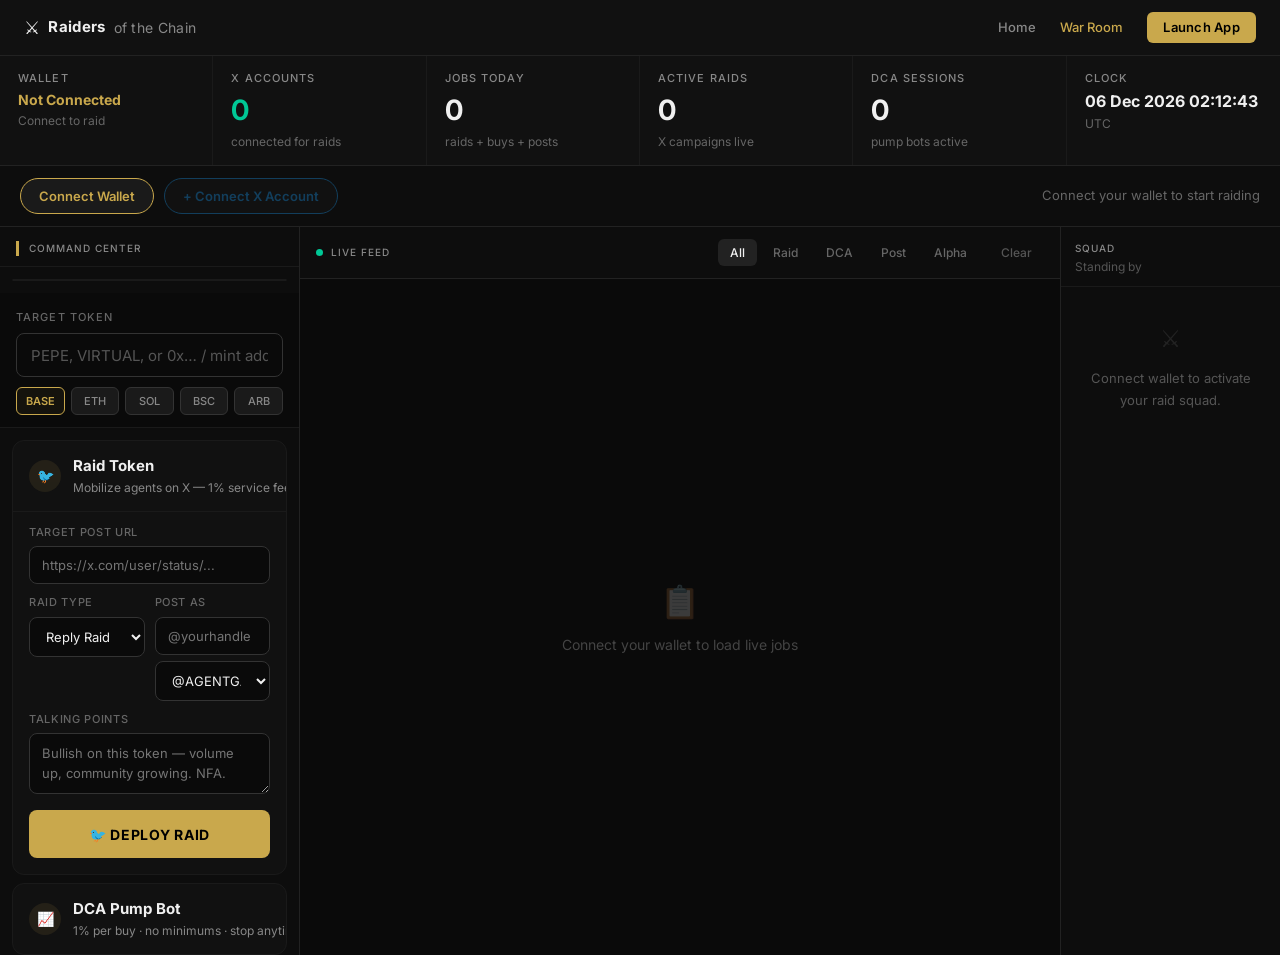
==== dashboard.html @ 89f08d8e "redesign: full dark command center UI — Inter font, flat dark palette, professional layout Co-Author" ====
<!DOCTYPE html>
<html lang="en">
<head>
  <meta charset="UTF-8">
  <meta name="viewport" content="width=device-width, initial-scale=1.0">
  <title>War Room — Raiders of the Chain</title>
  <link rel="preconnect" href="https://fonts.googleapis.com">
  <link rel="preconnect" href="https://fonts.gstatic.com" crossorigin>
  <link href="https://fonts.googleapis.com/css2?family=Inter:wght@400;500;600;700;800&display=swap" rel="stylesheet">
  <link rel="stylesheet" href="style.css">
  <link rel="icon" href="data:image/svg+xml,<svg xmlns='http://www.w3.org/2000/svg' viewBox='0 0 32 32'><rect width='32' height='32' rx='4' fill='%23FF4D00'/><text x='16' y='22' text-anchor='middle' font-family='monospace' font-weight='900' font-size='16' fill='%23000'>⚔</text></svg>">
  <style>
    *, *::before, *::after { box-sizing: border-box; }

    /* ── WAR ROOM SHELL ── */
    .wr-shell {
      display: grid;
      grid-template-columns: 300px 1fr 220px;
      grid-template-rows: auto auto 1fr;
      min-height: calc(100vh - 56px);
      background: #0a0a0a;
    }

    /* ── STATS BAR ── */
    .wr-statsbar {
      grid-column: 1 / -1;
      display: grid;
      grid-template-columns: repeat(6, 1fr);
      gap: 0;
      background: #111;
      border-bottom: 1px solid #222;
    }
    .wr-stat {
      padding: 14px 18px;
      display: flex; flex-direction: column; gap: 2px;
      border-right: 1px solid #1a1a1a;
    }
    .wr-stat:last-child { border-right: none; }
    .wr-stat-label {
      font-family: 'Inter', system-ui, sans-serif;
      font-size: 11px; font-weight: 500;
      color: #888; text-transform: uppercase;
      letter-spacing: 0.1em;
    }
    .wr-stat-val {
      font-family: 'Inter', system-ui, sans-serif;
      font-size: 28px; font-weight: 700;
      color: #f0f0f0;
    }
    .wr-stat-val.green { color: #00c896; }
    .wr-stat-val.red   { color: #ff4444; }
    .wr-stat-sub {
      font-family: 'Inter', system-ui, sans-serif;
      font-size: 12px; color: #666;
    }

    /* ── WALLET CONNECT BAR ── */
    .wallet-bar {
      grid-column: 1 / -1;
      display: flex; align-items: center; justify-content: space-between;
      padding: 12px 20px;
      background: #0d0d0d;
      border-bottom: 1px solid #222;
      flex-wrap: wrap; gap: 8px;
    }
    .wallet-bar-left { display: flex; align-items: center; gap: 10px; flex-wrap: wrap; }
    .wallet-addr {
      font-family: 'Inter', system-ui, sans-serif; font-size: 13px;
      color: #c9a84c; background: rgba(201,168,76,.08);
      border: 1px solid rgba(201,168,76,.2); border-radius: 20px;
      padding: 6px 14px;
    }
    .x-account-pill {
      display: inline-flex; align-items: center; gap: 6px;
      font-family: 'Inter', system-ui, sans-serif; font-size: 13px;
      background: rgba(29,155,240,.08); border: 1px solid rgba(29,155,240,.25);
      color: #1d9bf0; border-radius: 20px; padding: 6px 14px;
      cursor: pointer; transition: background .15s;
    }
    .x-account-pill:hover { background: rgba(29,155,240,.15); }
    .x-account-pill .remove-x { color: #ff4444; margin-left: 4px; font-size: 12px; }
    .btn-connect-wallet {
      font-family: 'Inter', system-ui, sans-serif; font-size: 13px; font-weight: 600;
      background: #1a1a1a; color: #c9a84c;
      border: 1px solid #c9a84c; border-radius: 20px;
      padding: 8px 18px; cursor: pointer;
      transition: all .15s; min-height: 36px;
    }
    .btn-connect-wallet:hover { background: rgba(201,168,76,.1); }
    .btn-connect-wallet.connected {
      background: rgba(0,200,150,.08); color: #00c896;
      border: 1px solid rgba(0,200,150,.3);
    }
    .btn-connect-x {
      font-family: 'Inter', system-ui, sans-serif; font-size: 13px; font-weight: 600;
      background: #1a1a1a; color: #1d9bf0;
      border: 1px solid #1d9bf0; border-radius: 20px;
      padding: 8px 18px; cursor: pointer;
      transition: all .15s; min-height: 36px;
    }
    .btn-connect-x:hover { background: rgba(29,155,240,.1); }
    .btn-connect-x:disabled { opacity: .35; cursor: not-allowed; }

    /* ── LEFT: COMMAND PANEL ── */
    .cmd-panel {
      background: #0d0d0d;
      border-right: 1px solid #222;
      overflow-y: auto;
      height: calc(100vh - 56px - 64px - 52px);
      display: flex; flex-direction: column;
    }
    .cmd-panel::-webkit-scrollbar { width: 3px; }
    .cmd-panel::-webkit-scrollbar-thumb { background: #333; border-radius: 2px; }

    .cmd-target {
      padding: 16px 16px 12px;
      border-bottom: 1px solid #1a1a1a;
      background: #0a0a0a;
    }
    .cmd-target-label {
      font-family: 'Inter', system-ui, sans-serif;
      font-size: 11px; font-weight: 500;
      color: #666; text-transform: uppercase;
      letter-spacing: 0.1em; margin-bottom: 8px;
    }
    .cmd-target-input {
      width: 100%; background: #0a0a0a;
      border: 1px solid #333; border-radius: 8px;
      padding: 10px 14px; height: 44px;
      font-family: 'Inter', system-ui, sans-serif;
      font-size: 15px; color: #f0f0f0; outline: none;
      transition: border-color .15s, box-shadow .15s;
    }
    .cmd-target-input:focus { border-color: #c9a84c; box-shadow: 0 0 0 2px rgba(201,168,76,.12); }
    .cmd-target-input::placeholder { color: #555; }
    .cmd-chain-row { display: flex; gap: 6px; margin-top: 10px; }
    .cmd-chain-btn {
      flex: 1; padding: 6px 4px; height: 28px;
      font-family: 'Inter', system-ui, sans-serif; font-size: 11px; font-weight: 500;
      text-transform: uppercase;
      background: #1a1a1a; border: 1px solid #333;
      color: #888; border-radius: 6px; cursor: pointer; transition: all .15s;
    }
    .cmd-chain-btn:hover { color: #f0f0f0; border-color: #444; }
    .cmd-chain-btn.active { border-color: #c9a84c; color: #c9a84c; background: rgba(201,168,76,.06); font-weight: 600; }

    /* ── ALPHA SCANNER PANEL ── */
    .alpha-panel {
      margin: 12px;
      background: #111;
      border: 1px solid #1a1a1a;
      border-radius: 12px;
      overflow: hidden;
    }
    .alpha-head {
      display: flex; align-items: center; justify-content: space-between;
      padding: 10px 14px;
      background: #0d0d0d;
      border-bottom: 1px solid #1a1a1a;
    }
    .alpha-title {
      font-family: 'Inter', system-ui, sans-serif;
      font-size: 13px; font-weight: 600; color: #f0f0f0;
      text-transform: uppercase; letter-spacing: 0.04em;
    }
    .alpha-scan-btn {
      font-family: 'Inter', system-ui, sans-serif; font-size: 12px; font-weight: 600;
      background: rgba(201,168,76,.08); color: #c9a84c;
      border: 1px solid rgba(201,168,76,.2); border-radius: 6px;
      padding: 6px 14px; cursor: pointer; transition: all .15s;
    }
    .alpha-scan-btn:hover { background: rgba(201,168,76,.15); }
    .alpha-results { padding: 6px 8px; max-height: 180px; overflow-y: auto; }
    .alpha-token-row {
      display: flex; align-items: center; justify-content: space-between;
      padding: 6px 8px; border-radius: 6px; cursor: pointer;
      transition: background .1s;
    }
    .alpha-token-row:hover { background: rgba(255,255,255,.03); }
    .alpha-token-sym { font-family: 'Inter', system-ui, sans-serif; font-size: 13px; color: #f0f0f0; font-weight: 600; }
    .alpha-token-meta { font-family: 'Inter', system-ui, sans-serif; font-size: 12px; color: #666; }
    .alpha-token-change { font-family: 'Inter', system-ui, sans-serif; font-size: 13px; font-weight: 600; }
    .alpha-token-change.pos { color: #00c896; }
    .alpha-token-change.neg { color: #ff4444; }
    .alpha-empty { font-family: 'Inter', system-ui, sans-serif; font-size: 12px; color: #555; padding: 12px 8px; text-align: center; }

    /* action cards */
    .cmd-actions { padding: 12px 12px 24px; display: flex; flex-direction: column; gap: 8px; }

    .action-card {
      background: #111; border: 1px solid #1a1a1a;
      border-radius: 12px; overflow: hidden; transition: border-color .15s;
    }
    .action-card:hover { border-color: #333; }

    .action-card-head {
      display: flex; align-items: center; justify-content: space-between;
      padding: 14px 16px; cursor: pointer; user-select: none;
    }
    .action-card-left { display: flex; align-items: center; gap: 12px; }
    .action-icon {
      width: 32px; height: 32px; border-radius: 50%;
      background: #1a1a1a;
      display: flex; align-items: center; justify-content: center;
      font-size: 14px; flex-shrink: 0;
    }
    .action-icon.raid   { background: rgba(201,168,76,.1); }
    .action-icon.buy    { background: rgba(0,200,150,.1); }
    .action-icon.thread { background: rgba(59,130,246,.1); }
    .action-icon.dca    { background: rgba(201,168,76,.1); }

    .action-name {
      font-family: 'Inter', system-ui, sans-serif;
      font-size: 15px; font-weight: 700; color: #f0f0f0;
    }
    .action-tagline {
      font-family: 'Inter', system-ui, sans-serif;
      font-size: 12px; color: #888; margin-top: 1px;
      white-space: nowrap; overflow: hidden; text-overflow: ellipsis;
    }

    .action-info-btn {
      width: 20px; height: 20px; border-radius: 50%;
      background: transparent; border: 1px solid #333;
      color: #666; font-family: 'Inter', system-ui, sans-serif;
      font-size: 11px; font-weight: 600; cursor: pointer; flex-shrink: 0;
      display: flex; align-items: center; justify-content: center;
      transition: all .15s; line-height: 1;
    }
    .action-info-btn:hover { border-color: #555; color: #aaa; }

    .action-info-box {
      display: none; padding: 10px 16px 14px;
      font-family: 'Inter', system-ui, sans-serif;
      font-size: 13px; color: #888; line-height: 1.6;
      border-top: 1px solid #1a1a1a; background: #0d0d0d;
    }
    .action-info-box.open { display: block; }

    .action-body {
      display: none; padding: 0 16px 16px;
      border-top: 1px solid #1a1a1a;
    }
    .action-body.open { display: block; }

    .deploy-btn {
      width: 100%; padding: 0; height: 48px;
      font-family: 'Inter', system-ui, sans-serif;
      font-size: 14px; font-weight: 700;
      text-transform: uppercase; letter-spacing: 0.05em;
      border: none; border-radius: 8px; cursor: pointer;
      display: flex; align-items: center; justify-content: center; gap: 8px;
      transition: all .15s; position: relative; overflow: hidden;
    }
    .deploy-btn:active { transform: scale(.98); }
    .deploy-btn:disabled { opacity: .4; cursor: not-allowed; }

    .deploy-btn.raid   { background: #c9a84c; color: #000; }
    .deploy-btn.raid:hover:not(:disabled)   { background: #d4b85c; }
    .deploy-btn.buy    { background: #c9a84c; color: #000; }
    .deploy-btn.buy:hover:not(:disabled)    { background: #d4b85c; }
    .deploy-btn.thread { background: #c9a84c; color: #000; }
    .deploy-btn.thread:hover:not(:disabled) { background: #d4b85c; }
    .deploy-btn.dca    { background: #c9a84c; color: #000; }
    .deploy-btn.dca:hover:not(:disabled)    { background: #d4b85c; }

    .ac-form { display: grid; gap: 10px; margin-top: 12px; }
    .ac-row  { display: grid; grid-template-columns: 1fr 1fr; gap: 10px; }
    .ac-field label {
      display: block;
      font-family: 'Inter', system-ui, sans-serif;
      font-size: 11px; font-weight: 500;
      color: #666; text-transform: uppercase;
      letter-spacing: 0.06em; margin-bottom: 6px;
    }
    .ac-field input, .ac-field select, .ac-field textarea {
      width: 100%; background: #0a0a0a; border: 1px solid #333;
      border-radius: 8px; padding: 10px 12px;
      font-family: 'Inter', system-ui, sans-serif;
      font-size: 13px; color: #f0f0f0; outline: none;
      transition: border-color .15s;
    }
    .ac-field input:focus, .ac-field select:focus, .ac-field textarea:focus { border-color: #c9a84c; }
    .ac-field select option { background: #111; color: #f0f0f0; }
    .ac-field textarea { resize: vertical; min-height: 56px; line-height: 1.5; }

    /* DCA sessions */
    .dca-sessions { margin-top: 8px; display: flex; flex-direction: column; gap: 4px; }
    .dca-session-row {
      display: flex; align-items: center; justify-content: space-between;
      padding: 8px 12px;
      background: rgba(201,168,76,.04); border: 1px solid #222; border-radius: 8px;
      font-family: 'Inter', system-ui, sans-serif; font-size: 12px; color: #aaa;
    }
    .dca-stop-btn {
      font-family: 'Inter', system-ui, sans-serif; font-size: 12px; font-weight: 600;
      background: #1a1a1a; color: #ff4444;
      border: 1px solid #ff4444; border-radius: 6px;
      padding: 4px 10px; cursor: pointer; transition: all .15s;
    }
    .dca-stop-btn:hover { background: rgba(255,68,68,.1); }

    /* X account sections */
    .x-accounts-list { display: flex; flex-direction: column; gap: 4px; margin-top: 8px; }
    .x-acct-row {
      display: flex; align-items: center; justify-content: space-between;
      padding: 6px 12px;
      background: rgba(29,155,240,.04); border: 1px solid rgba(29,155,240,.15); border-radius: 8px;
      font-family: 'Inter', system-ui, sans-serif; font-size: 13px; color: #1d9bf0;
    }
    .x-acct-remove { color: #ff4444; cursor: pointer; padding: 0 4px; transition: color .15s; }
    .x-acct-remove:hover { color: #ff6666; }

    /* ── CENTER: JOB FEED ── */
    .job-feed {
      display: flex; flex-direction: column; overflow: hidden;
      height: calc(100vh - 56px - 64px - 52px);
      background: #0a0a0a;
    }
    .job-feed-head {
      display: flex; align-items: center; justify-content: space-between;
      padding: 12px 16px;
      background: #0d0d0d;
      border-bottom: 1px solid #222;
      flex-shrink: 0;
    }
    .job-feed-title {
      font-family: 'Inter', system-ui, sans-serif;
      font-size: 10px; font-weight: 500;
      color: #888; text-transform: uppercase;
      letter-spacing: 0.1em;
      display: flex; align-items: center; gap: 8px;
    }
    .live-dot { width: 7px; height: 7px; border-radius: 50%; background: #00c896; animation: pulse 1.5s infinite; }
    .live-dot.red { background: #ff4444; }
    .job-filter-tabs { display: flex; gap: 4px; }
    .jf-tab {
      padding: 6px 12px;
      font-family: 'Inter', system-ui, sans-serif;
      font-size: 12px; font-weight: 500;
      background: transparent; border: none;
      color: #666; border-radius: 6px; cursor: pointer;
      transition: all .15s;
    }
    .jf-tab:hover { color: #aaa; background: #1a1a1a; }
    .jf-tab.active { background: #222; color: #f0f0f0; }
    .jf-tab-clear { color: #555 !important; }

    .job-scroll { flex: 1; overflow-y: auto; padding: 0; }
    .job-scroll::-webkit-scrollbar { width: 3px; }
    .job-scroll::-webkit-scrollbar-thumb { background: #333; border-radius: 2px; }

    .job-row {
      display: grid; grid-template-columns: 72px 90px 1fr auto auto;
      gap: 8px; align-items: center;
      padding: 10px 16px; min-height: 44px;
      border-bottom: 1px solid #1a1a1a;
      transition: background .1s;
    }
    .job-row:nth-child(odd) { background: #0d0d0d; }
    .job-row:nth-child(even) { background: #111; }
    .job-row:hover { background: #1a1a1a; }
    .job-row.new { animation: rowSlide .3s ease both; }
    .job-time {
      font-family: 'Inter', system-ui, sans-serif;
      font-size: 12px; color: #555;
    }
    .job-agent {
      font-family: 'Inter', system-ui, sans-serif;
      font-size: 13px; color: #f0f0f0; font-weight: 600;
    }
    .job-msg {
      font-family: 'Inter', system-ui, sans-serif;
      font-size: 13px; color: #aaa; line-height: 1.4;
      white-space: nowrap; overflow: hidden; text-overflow: ellipsis;
    }
    .job-badge {
      padding: 3px 8px; border-radius: 4px;
      font-family: 'Inter', system-ui, sans-serif;
      font-size: 11px; font-weight: 600; white-space: nowrap;
    }
    .jb-buy    { background: rgba(0,200,150,.1);  color: #00c896; }
    .jb-raid   { background: rgba(59,130,246,.1);  color: #60a5fa; }
    .jb-post   { background: rgba(168,85,247,.1);  color: #a855f7; }
    .jb-swap   { background: rgba(201,168,76,.1);  color: #c9a84c; }
    .jb-arb    { background: rgba(236,72,153,.1);  color: #f472b6; }
    .jb-dca    { background: rgba(201,168,76,.1);  color: #c9a84c; }
    .jb-alpha  { background: rgba(0,200,150,.1);   color: #00c896; }
    .feed-empty {
      display: flex; flex-direction: column; align-items: center;
      justify-content: center; height: 100%; gap: 8px;
      font-family: 'Inter', system-ui, sans-serif;
      font-size: 14px; color: #444;
    }
    .feed-empty-icon { font-size: 2rem; opacity: .2; }

    /* ── RIGHT: AGENT ROSTER ── */
    .agent-roster {
      background: #0d0d0d; border-left: 1px solid #222;
      overflow-y: auto;
      height: calc(100vh - 56px - 64px - 52px);
    }
    .agent-roster::-webkit-scrollbar { width: 3px; }
    .agent-roster::-webkit-scrollbar-thumb { background: #333; border-radius: 2px; }

    .roster-head {
      padding: 14px 14px 10px;
      border-bottom: 1px solid #1a1a1a;
      background: #0d0d0d; position: sticky; top: 0; z-index: 2;
    }
    .roster-title {
      font-family: 'Inter', system-ui, sans-serif;
      font-size: 10px; font-weight: 500;
      color: #888; text-transform: uppercase;
      letter-spacing: 0.1em;
    }
    .roster-subtitle {
      font-family: 'Inter', system-ui, sans-serif;
      font-size: 12px; color: #555; margin-top: 2px;
    }

    .roster-body { padding: 8px; }

    .agent-chip {
      display: flex; align-items: center; gap: 10px;
      padding: 8px 10px; height: 40px;
      background: #111; border: 1px solid #1a1a1a;
      border-radius: 8px; margin-bottom: 6px;
      position: relative; overflow: hidden; transition: border-color .15s;
    }
    .agent-chip:hover { border-color: #333; }
    .agent-chip::before { content: ''; position: absolute; left: 0; top: 0; bottom: 0; width: 2px; }
    .agent-chip.buying::before  { background: #00c896; }
    .agent-chip.raiding::before { background: #60a5fa; }
    .agent-chip.posting::before { background: #a855f7; }
    .agent-chip.idle::before    { background: #333; }

    .agent-chip-avatar {
      width: 32px; height: 32px; border-radius: 50%; flex-shrink: 0;
      background: #1a1a1a;
      display: flex; align-items: center; justify-content: center;
      font-family: 'Inter', system-ui, sans-serif;
      font-size: 12px; font-weight: 700; color: #f0f0f0;
    }
    .agent-chip-info { flex: 1; min-width: 0; }
    .agent-chip-name {
      font-family: 'Inter', system-ui, sans-serif;
      font-size: 13px; font-weight: 600; color: #f0f0f0;
      white-space: nowrap; overflow: hidden; text-overflow: ellipsis;
    }
    .agent-chip-action {
      font-family: 'Inter', system-ui, sans-serif;
      font-size: 11px; color: #666;
      white-space: nowrap; overflow: hidden; text-overflow: ellipsis;
      margin-top: 1px;
    }
    .agent-chip-status { flex-shrink: 0; }

    .status-dot { width: 8px; height: 8px; border-radius: 50%; }
    .status-dot.buying  { background: #00c896; animation: pulse 1.5s infinite; }
    .status-dot.raiding { background: #60a5fa; animation: pulse 1.5s infinite; }
    .status-dot.posting { background: #a855f7; animation: pulse 1.5s infinite; }
    .status-dot.idle    { background: #444; }

    .agent-chip-stats { display: flex; gap: 8px; margin-top: 4px; }
    .ac-stat-val { font-family: 'Inter', system-ui, sans-serif; font-size: 12px; color: #c9a84c; font-weight: 600; }
    .ac-stat-lbl { font-family: 'Inter', system-ui, sans-serif; font-size: 10px; color: #666; text-transform: uppercase; letter-spacing: 0.06em; }

    .cmd-settings {
      margin-top: auto;
      border-top: 1px solid #1a1a1a;
      padding: 12px 14px;
    }
    .cmd-settings-title {
      font-family: 'Inter', system-ui, sans-serif;
      font-size: 10px; font-weight: 500;
      color: #666; text-transform: uppercase;
      letter-spacing: 0.1em; margin-bottom: 8px;
    }

    .wr-btn {
      display: inline-flex; align-items: center; gap: 6px;
      padding: 8px 14px;
      font-family: 'Inter', system-ui, sans-serif;
      font-size: 13px; font-weight: 600;
      border-radius: 8px; cursor: pointer; border: none;
      transition: all .15s;
    }
    .wr-btn-dim { background: #1a1a1a; color: #888; border: 1px solid #333; }
    .wr-btn-dim:hover { background: #222; color: #f0f0f0; }
    .wr-btn-sm { padding: 6px 12px; font-size: 12px; }
    .wr-btn-gold { background: #c9a84c; color: #000; }
    .wr-btn-gold:hover { background: #d4b85c; }

    /* TOAST */
    .wr-toast {
      position: fixed; bottom: 24px; right: 24px; z-index: 999;
      background: #1a1a1a; border: 1px solid #333;
      border-radius: 10px; padding: 12px 18px;
      font-family: 'Inter', system-ui, sans-serif;
      font-size: 13px; color: #f0f0f0;
      display: flex; align-items: center; gap: 8px;
      transform: translateY(100px); opacity: 0;
      transition: all .3s; pointer-events: none;
      max-width: 380px;
      box-shadow: 0 8px 32px rgba(0,0,0,.5);
    }
    .wr-toast.show { transform: translateY(0); opacity: 1; }

    /* CONNECT MODAL */
    .modal-overlay {
      position: fixed; inset: 0;
      background: rgba(0,0,0,.8); backdrop-filter: blur(4px);
      z-index: 200; display: flex; align-items: center; justify-content: center;
      opacity: 0; pointer-events: none; transition: opacity .2s;
    }
    .modal-overlay.open { opacity: 1; pointer-events: all; }
    .modal-box {
      background: #1a1a1a; border: 1px solid #333;
      border-radius: 16px; padding: 24px; max-width: 380px; width: 90%;
    }
    .modal-title {
      font-family: 'Inter', system-ui, sans-serif;
      font-size: 18px; font-weight: 700; color: #f0f0f0;
      margin-bottom: 6px;
    }
    .modal-sub {
      font-family: 'Inter', system-ui, sans-serif;
      font-size: 13px; color: #888; margin-bottom: 16px; line-height: 1.6;
    }
    .modal-provider-btn {
      width: 100%; display: flex; align-items: center; gap: 12px;
      padding: 12px 16px; background: #111;
      border: 1px solid #222; border-radius: 10px;
      font-family: 'Inter', system-ui, sans-serif;
      font-size: 14px; color: #f0f0f0; cursor: pointer;
      transition: all .15s; margin-bottom: 6px; min-height: 48px;
    }
    .modal-provider-btn:hover { border-color: #444; background: #1a1a1a; }
    .modal-close {
      float: right; background: none; border: none;
      color: #666; font-size: 18px; cursor: pointer; margin-top: -4px;
    }
    .modal-close:hover { color: #aaa; }

    @media (max-width: 1100px) {
      .wr-shell { grid-template-columns: 280px 1fr 0px; }
      .agent-roster { display: none; }
    }
    @media (max-width: 760px) {
      .wr-shell { grid-template-columns: 1fr; }
      .wr-statsbar { grid-template-columns: repeat(3,1fr); }
      .cmd-panel, .agent-roster { height: auto; }
      .job-feed { height: 60vh; }
    }

    @keyframes pulse { 0%,100%{opacity:1} 50%{opacity:.4} }
    @keyframes fadeIn { from{opacity:0;transform:translateY(4px)} to{opacity:1;transform:translateY(0)} }
    @keyframes rowSlide { from{opacity:0;transform:translateX(-6px)} to{opacity:1;transform:translateX(0)} }
    .fade-in { animation: fadeIn .2s ease both; }

    .progress-wrap { background: #1a1a1a; border-radius: 20px; height: 3px; margin: 4px 0; overflow: hidden; }
    .progress-bar { height: 100%; border-radius: 20px; background: linear-gradient(90deg,#a08030,#c9a84c); transition: width .5s; }

    /* Send to Telegram button */
    .btn-tg {
      padding: 4px 8px; height: 28px;
      font-family: 'Inter', system-ui, sans-serif;
      font-size: 11px; font-weight: 600;
      background: rgba(0,136,204,.08); color: #38bdf8;
      border: 1px solid rgba(0,136,204,.2); border-radius: 6px;
      cursor: pointer; transition: all .15s; white-space: nowrap;
    }
    .btn-tg:hover { background: rgba(0,136,204,.15); color: #7dd3fc; }
    .btn-tg:disabled { opacity: .35; cursor: not-allowed; }
  </style>
</head>
<body>

<!-- NAV -->
<nav class="nav-bar">
  <a href="index.html" class="logo">
    <span class="logo-icon">⚔</span>
    Raiders<span class="logo-sub"> of the Chain</span>
  </a>
  <div class="nav-links">
    <a href="index.html">Home</a>
    <a href="dashboard.html" style="color:#c9a84c">War Room</a>
    <a href="#" class="nav-cta">Launch App</a>
  </div>
</nav>

<!-- SHELL -->
<div class="wr-shell">

  <!-- ══ STATS BAR ══ -->
  <div class="wr-statsbar">
    <div class="wr-stat">
      <span class="wr-stat-label">Wallet</span>
      <span class="wr-stat-val" id="stat-wallet" style="font-size:14px;color:#c9a84c;">Not Connected</span>
      <span class="wr-stat-sub" id="stat-wallet-sub">Connect to raid</span>
    </div>
    <div class="wr-stat">
      <span class="wr-stat-label">X Accounts</span>
      <span class="wr-stat-val green" id="stat-x-count">0</span>
      <span class="wr-stat-sub">connected for raids</span>
    </div>
    <div class="wr-stat">
      <span class="wr-stat-label">Jobs Today</span>
      <span class="wr-stat-val" id="stat-buys">0</span>
      <span class="wr-stat-sub">raids + buys + posts</span>
    </div>
    <div class="wr-stat">
      <span class="wr-stat-label">Active Raids</span>
      <span class="wr-stat-val" id="stat-raids">0</span>
      <span class="wr-stat-sub">X campaigns live</span>
    </div>
    <div class="wr-stat">
      <span class="wr-stat-label">DCA Sessions</span>
      <span class="wr-stat-val" id="stat-dca">0</span>
      <span class="wr-stat-sub">pump bots active</span>
    </div>
    <div class="wr-stat">
      <span class="wr-stat-label">Clock</span>
      <span class="wr-stat-val" id="wrClock" style="font-size:16px;">—</span>
      <span class="wr-stat-sub">UTC</span>
    </div>
  </div>

  <!-- ══ WALLET + X CONNECT BAR ══ -->
  <div class="wallet-bar">
    <div class="wallet-bar-left">
      <button class="btn-connect-wallet" id="btnConnectWallet" onclick="openWalletModal()">Connect Wallet</button>
      <span id="walletAddrDisplay" style="display:none;" class="wallet-addr"></span>
      <button class="btn-connect-x" id="btnConnectX" onclick="connectX()" disabled>+ Connect X Account</button>
      <div id="xAccountsBar"></div>
    </div>
    <span id="walletStatus" style="font-family:'Inter',system-ui,sans-serif;font-size:13px;color:#666;">Connect your wallet to start raiding</span>
  </div>

  <!-- ══ LEFT: COMMAND PANEL ══ -->
  <aside class="cmd-panel">

    <div style="padding:14px 16px 10px;border-bottom:1px solid #1a1a1a;">
      <div style="font-family:'Inter',system-ui,sans-serif;font-size:10px;font-weight:500;color:#888;text-transform:uppercase;letter-spacing:0.1em;border-left:3px solid #c9a84c;padding-left:10px;">Command Center</div>
    </div>

    <!-- Alpha Scanner Panel -->
    <div class="alpha-panel">
      <div class="alpha-head">
        <div class="alpha-title">⚡ Alpha Scanner</div>
        <button class="alpha-scan-btn" onclick="runAlphaScan()">Scan Now</button>
      </div>
      <div class="alpha-results" id="alphaResults">
        <div class="alpha-empty">Select chain + hit Scan to find momentum tokens</div>
      </div>
    </div>

    <!-- Token target -->
    <div class="cmd-target">
      <div class="cmd-target-label">Target Token</div>
      <input class="cmd-target-input" id="cmd-token" type="text" placeholder="PEPE, VIRTUAL, or 0x… / mint address" oninput="syncToken(this.value)">
      <div class="cmd-chain-row">
        <button class="cmd-chain-btn active" onclick="setChain('base',this)">Base</button>
        <button class="cmd-chain-btn" onclick="setChain('ethereum',this)">ETH</button>
        <button class="cmd-chain-btn" onclick="setChain('solana',this)">SOL</button>
        <button class="cmd-chain-btn" onclick="setChain('bsc',this)">BSC</button>
        <button class="cmd-chain-btn" onclick="setChain('arbitrum',this)">ARB</button>
      </div>
    </div>

    <!-- Action cards -->
    <div class="cmd-actions">

      <!-- ░░ RAID TOKEN ░░ -->
      <div class="action-card" id="card-raid">
        <div class="action-card-head" onclick="toggleCard('raid')">
          <div class="action-card-left">
            <div class="action-icon raid">🐦</div>
            <div>
              <div class="action-name">Raid Token</div>
              <div class="action-tagline">Mobilize agents on X — 1% service fee</div>
            </div>
          </div>
          <button class="action-info-btn" onclick="event.stopPropagation();toggleInfo('raid')">?</button>
        </div>
        <div class="action-info-box" id="info-raid">
          Sends agents to a target X post to reply, like, and amplify. You supply a post URL and talking points. A 1% service fee is taken from each execution — no subscriptions, no upfront cost. Raids post from your connected X accounts (or @AGENTGASBIBLE if none connected).
        </div>
        <div class="action-body" id="body-raid">
          <div class="ac-form">
            <div class="ac-field">
              <label>Target Post URL</label>
              <input type="text" id="raid-url" placeholder="https://x.com/user/status/...">
            </div>
            <div class="ac-row">
              <div class="ac-field">
                <label>Raid Type</label>
                <select id="raid-type">
                  <option value="reply">Reply Raid</option>
                  <option value="like">Like + Boost</option>
                  <option value="thread">Thread Amplify</option>
                  <option value="full">Full Raid (all)</option>
                </select>
              </div>
              <div class="ac-field">
                <label>Post As</label>
                <input type="text" id="raid-account-custom" placeholder="@yourhandle">
                <select id="raid-account" style="margin-top:6px;">
                  <option value="gsb">@AGENTGASBIBLE (default)</option>
                </select>
              </div>
            </div>
            <div class="ac-field">
              <label>Talking Points</label>
              <textarea id="raid-msg" placeholder="Bullish on this token — volume up, community growing. NFA."></textarea>
            </div>
            <button class="deploy-btn raid" id="btnRaid" onclick="launchRaid()">🐦 Deploy Raid</button>
          </div>
        </div>
      </div>

      <!-- ░░ DCA PUMP BOT ░░ -->
      <div class="action-card" id="card-dca">
        <div class="action-card-head" onclick="toggleCard('dca')">
          <div class="action-card-left">
            <div class="action-icon dca">📈</div>
            <div>
              <div class="action-name">DCA Pump Bot</div>
              <div class="action-tagline">1% per buy · no minimums · stop anytime</div>
            </div>
          </div>
          <button class="action-info-btn" onclick="event.stopPropagation();toggleInfo('dca')">?</button>
        </div>
        <div class="action-info-box" id="info-dca">
          Approve a one-time USDC spend limit from your connected wallet. Your wallet retains full control — no deposits, no custody. The DCA engine executes each buy on your schedule using your allowance, sending tokens directly to your wallet. 1% service fee per buy.
        </div>
        <div class="action-body" id="body-dca">
          <div class="ac-form">
            <div class="ac-row">
              <div class="ac-field">
                <label>Per-Buy (USD)</label>
                <input type="number" id="dca-amount" placeholder="5" min="0.50" step="0.50">
              </div>
              <div class="ac-field">
                <label>Interval</label>
                <select id="dca-interval">
                  <option value="5m">Every 5 min</option>
                  <option value="10m" selected>Every 10 min</option>
                  <option value="15m">Every 15 min</option>
                  <option value="30m">Every 30 min</option>
                  <option value="1h">Every 1 hour</option>
                  <option value="6h">Every 6 hours</option>
                </select>
              </div>
            </div>
            <div class="ac-field">
              <label>Total Budget (USD)</label>
              <input type="number" id="dca-budget" placeholder="50">
            </div>
            <button class="deploy-btn dca" id="btnDca" onclick="launchDca()">📈 Approve & Start DCA</button>
          </div>
          <!-- Active DCA sessions -->
          <div class="dca-sessions" id="dcaSessions"></div>
        </div>
      </div>

      <!-- ░░ THREAD + POST ░░ -->
      <div class="action-card" id="card-thread">
        <div class="action-card-head" onclick="toggleCard('thread')">
          <div class="action-card-left">
            <div class="action-icon thread">✍</div>
            <div>
              <div class="action-name">Thread + Post</div>
              <div class="action-tagline">Free to generate · 1% fee if deployed</div>
            </div>
          </div>
          <button class="action-info-btn" onclick="event.stopPropagation();toggleInfo('thread')">?</button>
        </div>
        <div class="action-info-box" id="info-thread">
          Generates a bullish thread for the target token and posts it to X. You pick the tone — AI writes the copy. Posts from your connected X account or @AGENTGASBIBLE.
        </div>
        <div class="action-body" id="body-thread">
          <div class="ac-form">
            <div class="ac-row">
              <div class="ac-field">
                <label>Tone</label>
                <select id="thread-tone">
                  <option>Bullish Analysis</option>
                  <option>Technical Breakdown</option>
                  <option>Community Hype</option>
                  <option>Whale Alert</option>
                </select>
              </div>
              <div class="ac-field">
                <label>Post As</label>
                <input type="text" id="thread-account-custom" placeholder="@yourhandle">
                <select id="thread-account" style="margin-top:6px;">
                  <option value="gsb">@AGENTGASBIBLE (default)</option>
                </select>
              </div>
            </div>
            <div id="thread-preview-box" style="display:none;background:#0d0d0d;border:1px solid #222;border-radius:8px;padding:10px 14px;font-family:'Inter',system-ui,sans-serif;font-size:13px;color:#aaa;line-height:1.7;white-space:pre-line;max-height:140px;overflow-y:auto;"></div>
            <div style="display:flex;gap:.4rem;">
              <button class="wr-btn wr-btn-dim" onclick="generateThread()" style="flex:1;justify-content:center;">✍ Generate</button>
              <button class="deploy-btn thread" id="deployThreadBtn" onclick="deployThread()" style="flex:2;" disabled>🚀 Deploy to X</button>
            </div>
          </div>
        </div>
      </div>

    </div><!-- /cmd-actions -->

    <!-- Settings strip -->
    <div class="cmd-settings">
      <div class="cmd-settings-title">Config</div>
      <div style="display:flex;gap:.4rem;align-items:center;">
        <input id="cfg-api" type="text" style="flex:1;background:#0a0a0a;border:1px solid #333;border-radius:8px;padding:8px 12px;font-family:'Inter',system-ui,sans-serif;font-size:13px;color:#f0f0f0;outline:none;" placeholder="API base URL">
        <button class="wr-btn wr-btn-dim wr-btn-sm" onclick="saveSettings()">Save</button>
      </div>
    </div>

  </aside><!-- /cmd-panel -->

  <!-- ══ CENTER: LIVE JOB FEED ══ -->
  <section class="job-feed">
    <div class="job-feed-head">
      <div class="job-feed-title">
        <span class="live-dot" id="feedDot"></span>
        Live Feed
      </div>
      <div class="job-filter-tabs">
        <button class="jf-tab active" onclick="filterFeed('all',this)">All</button>
        <button class="jf-tab" onclick="filterFeed('raid',this)">Raid</button>
        <button class="jf-tab" onclick="filterFeed('dca',this)">DCA</button>
        <button class="jf-tab" onclick="filterFeed('post',this)">Post</button>
        <button class="jf-tab" onclick="filterFeed('alpha',this)">Alpha</button>
        <button class="jf-tab jf-tab-clear" onclick="clearFeed()" style="margin-left:6px;">Clear</button>
      </div>
    </div>
    <div class="job-scroll" id="jobScroll">
      <div class="feed-empty" id="feedEmpty">
        <div class="feed-empty-icon">📋</div>
        <div>Connect your wallet to load live jobs</div>
      </div>
    </div>
  </section>

  <!-- ══ RIGHT: AGENT ROSTER ══ -->
  <aside class="agent-roster">
    <div class="roster-head">
      <div class="roster-title">Squad</div>
      <div class="roster-subtitle" id="rosterSub">Standing by</div>
    </div>
    <div class="roster-body" id="rosterBody">
      <div class="roster-standby" style="padding:24px 14px;text-align:center;font-family:'Inter',system-ui,sans-serif;font-size:13px;color:#555;line-height:1.7;">
        <div style="font-size:1.5rem;margin-bottom:8px;opacity:.3;">⚔</div>
        Connect wallet to activate your raid squad.
      </div>
    </div>
  </aside>

</div><!-- /wr-shell -->

<!-- TOAST -->
<div class="wr-toast" id="wrToast">
  <span id="wrToastIcon">✅</span>
  <span id="wrToastMsg">Done</span>
</div>

<!-- WALLET CONNECT MODAL -->
<div class="modal-overlay" id="walletModal">
  <div class="modal-box">
    <button class="modal-close" onclick="closeWalletModal()">✕</button>
    <div class="modal-title">Connect Wallet</div>
    <div class="modal-sub">Your wallet is your identity — private key never leaves your device.</div>

    <div id="walletProviderBtns">
      <button class="modal-provider-btn" onclick="connectMetaMask()">
        <span style="font-size:1.3rem;">🦊</span>
        <span><strong>MetaMask</strong><br><span style="font-size:12px;color:#666;">Browser extension — Base / EVM</span></span>
      </button>
      <button class="modal-provider-btn" onclick="connectPhantom()">
        <span style="font-size:1.3rem;">👻</span>
        <span><strong>Phantom</strong><br><span style="font-size:12px;color:#666;">Solana + EVM</span></span>
      </button>
      <button class="modal-provider-btn" onclick="connectCoinbase()">
        <span style="font-size:1.3rem;">🔵</span>
        <span><strong>Coinbase Wallet</strong><br><span style="font-size:12px;color:#666;">Base-native · also X wallet</span></span>
      </button>
      <button class="modal-provider-btn" onclick="connectXWallet()">
        <span style="font-size:1.3rem;">𝕏</span>
        <span><strong>X Wallet</strong><br><span style="font-size:12px;color:#666;">Scan QR from X app → Wallet tab</span></span>
      </button>
      <button class="modal-provider-btn" onclick="connectWalletConnect()">
        <span style="font-size:1.3rem;">🔗</span>
        <span><strong>WalletConnect</strong><br><span style="font-size:12px;color:#666;">Any mobile wallet — Trust, Rainbow, etc.</span></span>
      </button>
    </div>

    <!-- WC QR section -->
    <div id="wcQrSection" style="display:none;flex-direction:column;align-items:center;margin-top:8px;">
      <div id="wcQrBox" style="width:200px;height:200px;background:#fff;border-radius:12px;display:flex;align-items:center;justify-content:center;overflow:hidden;"></div>
      <div style="font-size:13px;color:#666;margin:8px 0;">Open your wallet app and scan this code</div>
      <button class="modal-provider-btn" onclick="cancelWalletConnect()" style="width:auto;padding:6px 16px;">← Back</button>
    </div>

    <!-- Status / error -->
    <div id="wcStatus" style="display:none;font-size:13px;color:#c9a84c;margin-top:8px;text-align:center;"></div>
    <div id="wcError"  style="display:none;font-size:13px;color:#ff4444;margin-top:6px;padding:8px;background:rgba(255,68,68,.08);border-radius:8px;text-align:center;"></div>
  </div>
</div>

<script>
// ── CONFIG ───────────────────────────────────────────────────────────────────
const API_BASE = localStorage.getItem('wr_api') || 'https://gsb-swarm-production.up.railway.app';
const RAIDERS_API = API_BASE + '/api/raiders';

let selectedChain = 'base';
let connectedWallet = null;   // { address, type }
let connectedXAccounts = [];  // [{ id, username }]
let dcaSessions = [];

// ── CLOCK ────────────────────────────────────────────────────────────────────
function updateClock() {
  const now = new Date();
  document.getElementById('wrClock').textContent =
    now.toUTCString().replace('GMT','UTC').slice(5,25);
}
updateClock(); setInterval(updateClock, 1000);

// ── TOAST ────────────────────────────────────────────────────────────────────
function toast(icon, msg) {
  const t = document.getElementById('wrToast');
  document.getElementById('wrToastIcon').textContent = icon;
  document.getElementById('wrToastMsg').textContent  = msg;
  t.classList.add('show');
  setTimeout(() => t.classList.remove('show'), 3200);
}

// ── CHAIN SELECTOR ────────────────────────────────────────────────────────────
function setChain(chain, el) {
  selectedChain = chain;
  document.querySelectorAll('.cmd-chain-btn').forEach(b => b.classList.remove('active'));
  el.classList.add('active');
}

function syncToken(val) { /* stored in input — launchers read it live */ }

// ── ACTION CARD TOGGLE ────────────────────────────────────────────────────────
const openCards = new Set();
function toggleCard(id) {
  const body = document.getElementById('body-' + id);
  if (openCards.has(id)) { body.classList.remove('open'); openCards.delete(id); }
  else { body.classList.add('open'); openCards.add(id); }
}
const openInfos = new Set();
function toggleInfo(id) {
  const box = document.getElementById('info-' + id);
  if (openInfos.has(id)) { box.classList.remove('open'); openInfos.delete(id); }
  else { box.classList.add('open'); openInfos.add(id); }
}

// ── WALLET MODAL ─────────────────────────────────────────────────────────────
const WC_PROJECT_ID = 'ff5dd5e462b92932d7b28c00b81695e8';
let _wcProvider = null, _wcSdkLoaded = false;

function openWalletModal() {
  // reset state
  document.getElementById('walletProviderBtns').style.display = 'block';
  document.getElementById('wcQrSection').style.display = 'none';
  document.getElementById('wcStatus').style.display = 'none';
  document.getElementById('wcError').style.display = 'none';
  document.getElementById('walletModal').classList.add('open');
}
function closeWalletModal() {
  document.getElementById('walletModal').classList.remove('open');
  if (_wcProvider) { try { _wcProvider.disconnect(); } catch(_) {} _wcProvider = null; }
}

function _wcShowStatus(msg) {
  const el = document.getElementById('wcStatus');
  el.textContent = msg; el.style.display = msg ? 'block' : 'none';
}
function _wcShowError(msg) {
  const el = document.getElementById('wcError');
  el.textContent = msg; el.style.display = msg ? 'block' : 'none';
}
function _wcSetBtnsDisabled(d) {
  document.querySelectorAll('#walletProviderBtns .modal-provider-btn').forEach(b => b.disabled = d);
}

async function connectMetaMask() {
  _wcShowError('');
  _wcSetBtnsDisabled(true);
  _wcShowStatus('Connecting…');
  try {
    // Try MetaMask, then Phantom EVM, then any injected provider
    const provider =
      window.ethereum?.providers?.find(p => p.isMetaMask) ||
      (window.ethereum?.isMetaMask ? window.ethereum : null) ||
      window.phantom?.ethereum ||
      window.ethereum;
    if (!provider) throw new Error('no_provider');
    const accounts = await provider.request({ method: 'eth_requestAccounts' });
    onWalletConnected(accounts[0], 'metamask');
    closeWalletModal();
  } catch(e) {
    _wcShowStatus('');
    _wcSetBtnsDisabled(false);
    if (e.message === 'no_provider') {
      _wcShowError('No browser wallet found. Install MetaMask or use WalletConnect.');
    } else if (e.code === 4001) {
      _wcShowError('Connection cancelled.');
    } else {
      _wcShowError('Connection failed: ' + (e.message || e));
    }
  }
}

async function connectPhantom() {
  _wcShowError('');
  _wcSetBtnsDisabled(true);
  _wcShowStatus('Connecting Phantom…');
  try {
    // Try Phantom Solana first, then Phantom EVM, then legacy window.solana
    if (window.phantom?.solana) {
      const resp = await window.phantom.solana.connect();
      onWalletConnected(resp.publicKey.toString(), 'phantom');
      closeWalletModal(); return;
    }
    if (window.phantom?.ethereum) {
      const accounts = await window.phantom.ethereum.request({ method: 'eth_requestAccounts' });
      onWalletConnected(accounts[0], 'phantom-evm');
      closeWalletModal(); return;
    }
    if (window.solana?.isPhantom) {
      const resp = await window.solana.connect();
      onWalletConnected(resp.publicKey.toString(), 'phantom');
      closeWalletModal(); return;
    }
    // Not installed — redirect to open this page inside Phantom browser
    _wcShowStatus('');
    _wcSetBtnsDisabled(false);
    const phantomLink = `https://phantom.app/ul/browse/${encodeURIComponent(window.location.href)}?ref=${encodeURIComponent('https://raiders-of-the-chain.vercel.app')}`;
    _wcShowError('Phantom not installed. Tap to open in Phantom browser.');
    document.getElementById('wcError').style.cursor = 'pointer';
    document.getElementById('wcError').onclick = () => window.location.href = phantomLink;
  } catch(e) {
    _wcShowStatus('');
    _wcSetBtnsDisabled(false);
    _wcShowError(e.code === 4001 ? 'Cancelled.' : 'Phantom connection failed: ' + (e.message || e));
  }
}

async function connectCoinbase() {
  _wcShowError('');
  _wcSetBtnsDisabled(true);
  _wcShowStatus('Connecting Coinbase Wallet…');
  try {
    const provider =
      window.coinbaseWalletExtension ||
      (window.ethereum?.isCoinbaseWallet ? window.ethereum : null) ||
      window.ethereum?.providers?.find(p => p.isCoinbaseWallet);
    if (!provider) {
      // No extension — fall through to WC QR (Coinbase Wallet mobile scans WC)
      _wcShowStatus('');
      _wcSetBtnsDisabled(false);
      connectWalletConnect();
      return;
    }
    const accounts = await provider.request({ method: 'eth_requestAccounts' });
    onWalletConnected(accounts[0], 'coinbase');
    closeWalletModal();
  } catch(e) {
    _wcShowStatus('');
    _wcSetBtnsDisabled(false);
    _wcShowError(e.code === 4001 ? 'Cancelled.' : 'Coinbase Wallet error: ' + (e.message || e));
  }
}

// X Wallet = Coinbase Smart Wallet on Base — connects via WC QR
// User opens X app → Wallet tab → scan QR. We show QR with a hint.
function connectXWallet() {
  _wcShowError('');
  // Swap the hint text to explain X wallet flow
  const hintEl = document.querySelector('#wcQrSection div');
  if (hintEl) hintEl.textContent = 'Open X app → Wallet tab → tap QR icon → scan';
  connectWalletConnect();
}

function _loadWCSdk(cb) {
  if (_wcSdkLoaded) { cb(); return; }
  _wcShowStatus('Loading WalletConnect…');
  const s = document.createElement('script');
  s.src = 'https://unpkg.com/@walletconnect/ethereum-provider@2.17.0/dist/index.umd.js';
  s.onload = () => { _wcSdkLoaded = true; _wcShowStatus(''); cb(); };
  s.onerror = () => { _wcShowStatus(''); _wcShowError('Could not load WalletConnect SDK.'); };
  document.head.appendChild(s);
}

function connectWalletConnect() {
  _wcShowError('');
  _wcSetBtnsDisabled(true);
  document.getElementById('walletProviderBtns').style.display = 'none';
  document.getElementById('wcQrSection').style.display = 'flex';
  _loadWCSdk(async () => {
    try {
      const EthereumProvider = window.EthereumProvider ||
        window.WalletConnectEthereumProvider ||
        window['@walletconnect/ethereum-provider']?.EthereumProvider;
      if (!EthereumProvider) throw new Error('EthereumProvider not in bundle');
      _wcShowStatus('Generating QR…');
      _wcProvider = await EthereumProvider.init({
        projectId: WC_PROJECT_ID,
        chains: [1, 8453],
        showQrModal: false,
        methods: ['eth_requestAccounts','eth_accounts','personal_sign','eth_sendTransaction'],
        events: ['accountsChanged','chainChanged','disconnect'],
        metadata: {
          name: 'Raiders of the Chain',
          description: 'GSB Raid Platform',
          url: 'https://raiders-of-the-chain.vercel.app',
          icons: ['https://raiders-of-the-chain.vercel.app/favicon.ico']
        },
      });
      _wcShowStatus('');
      window._wcProvider = _wcProvider;
      _wcProvider.on('display_uri', uri => _renderWcQR(uri));
      _wcProvider.on('connect', async () => {
        document.getElementById('wcQrSection').style.display = 'none';
        _wcShowStatus('Connected! Fetching address…');
        try {
          const accounts = await _wcProvider.request({ method: 'eth_accounts' });
          if (accounts?.[0]) { onWalletConnected(accounts[0], 'walletconnect'); closeWalletModal(); }
        } catch(e) { _wcShowError('Connected but address fetch failed.'); }
      });
      _wcProvider.on('disconnect', () => {
        if (!document.getElementById('walletModal').classList.contains('open')) return;
        cancelWalletConnect(); _wcShowError('WalletConnect session ended.');
      });
      await _wcProvider.enable();
    } catch(e) {
      document.getElementById('wcQrSection').style.display = 'none';
      document.getElementById('walletProviderBtns').style.display = 'block';
      _wcSetBtnsDisabled(false);
      _wcShowError('WalletConnect error: ' + (e.message || e));
    }
  });
}

function _renderWcQR(uri) {
  const box = document.getElementById('wcQrBox');
  if (typeof QRCode !== 'undefined') {
    box.innerHTML = '';
    try { new QRCode(box, { text: uri, width: 200, height: 200, colorDark:'#000', colorLight:'#fff', correctLevel: QRCode.CorrectLevel.M }); return; }
    catch(_) {}
  }
  // Load QR lib then render
  const s = document.createElement('script');
  s.src = 'https://cdnjs.cloudflare.com/ajax/libs/qrcodejs/1.0.0/qrcode.min.js';
  s.onload  = () => { box.innerHTML=''; new QRCode(box, { text:uri, width:200, height:200, colorDark:'#000', colorLight:'#fff' }); };
  s.onerror = () => { box.innerHTML = `<img src="https://api.qrserver.com/v1/create-qr-code/?size=200x200&data=${encodeURIComponent(uri)}&margin=4" style="width:200px;height:200px;" />`; };
  document.head.appendChild(s);
}

function cancelWalletConnect() {
  document.getElementById('wcQrSection').style.display = 'none';
  document.getElementById('walletProviderBtns').style.display = 'block';
  _wcSetBtnsDisabled(false);
  _wcShowError('');
  if (_wcProvider) { try { _wcProvider.disconnect(); } catch(_) {} _wcProvider = null; }
}

function onWalletConnected(address, type) {
  connectedWallet = { address, type };

  // Update UI
  const short = address.slice(0,6) + '...' + address.slice(-4);
  document.getElementById('stat-wallet').textContent = short;
  document.getElementById('stat-wallet-sub').textContent = type;
  document.getElementById('walletAddrDisplay').textContent = short;
  document.getElementById('walletAddrDisplay').style.display = '';

  const btn = document.getElementById('btnConnectWallet');
  btn.textContent = short;
  btn.classList.add('connected');

  document.getElementById('btnConnectX').disabled = false;
  document.getElementById('walletStatus').textContent = 'Wallet connected — add X accounts to raid';

  toast('✅', 'Wallet connected: ' + short);

  // Load X accounts and jobs
  loadXAccounts();
  loadJobs();
  loadDcaSessions();
}

// ── X OAUTH ──────────────────────────────────────────────────────────────────
function connectX() {
  if (!connectedWallet) { toast('⚠', 'Connect wallet first'); return; }
  const url = `${RAIDERS_API}/auth/x/start?wallet=${encodeURIComponent(connectedWallet.address)}`;
  const popup = window.open(url, 'x_oauth', 'width=600,height=700,left=200,top=100');

  // Poll for callback
  const poll = setInterval(() => {
    if (popup.closed) {
      clearInterval(poll);
      setTimeout(loadXAccounts, 1000); // reload after OAuth completes
    }
  }, 500);
}

async function loadXAccounts() {
  if (!connectedWallet) return;
  try {
    const res = await fetch(`${RAIDERS_API}/accounts?wallet=${encodeURIComponent(connectedWallet.address)}`);
    const data = await res.json();
    connectedXAccounts = data.accounts || [];
    renderXAccounts();
  } catch(e) { console.warn('X accounts load failed', e); }
}

async function disconnectX(accountId, username) {
  if (!connectedWallet) return;
  try {
    await fetch(`${RAIDERS_API}/accounts/disconnect`, {
      method: 'DELETE',
      headers: { 'Content-Type': 'application/json' },
      body: JSON.stringify({ wallet: connectedWallet.address, accountId })
    });
    toast('✅', '@' + username + ' disconnected');
    loadXAccounts();
  } catch(e) { toast('✕', 'Failed to disconnect'); }
}

function renderXAccounts() {
  const bar = document.getElementById('xAccountsBar');
  const count = connectedXAccounts.length;
  document.getElementById('stat-x-count').textContent = count;

  if (!count) { bar.innerHTML = ''; return; }

  bar.innerHTML = connectedXAccounts.map(a => `
    <span class="x-account-pill">
      @${a.username}
      <span class="remove-x" onclick="disconnectX('${a.id}','${a.username}')">✕</span>
    </span>
  `).join('');

  // Update account selects in forms
  const opts = connectedXAccounts.map(a => `<option value="${a.id}">@${a.username}</option>`).join('');
  const baseOpt = '<option value="gsb">@AGENTGASBIBLE (default)</option>';
  document.getElementById('raid-account').innerHTML = baseOpt + opts;
  document.getElementById('thread-account').innerHTML = baseOpt + opts;
}

// ── JOB FEED (real Redis) ─────────────────────────────────────────────────────
let allJobs = [];
let feedFilter = 'all';
let jobPollTimer = null;

const TYPE_BADGE = {
  raid:  '<span class="job-badge jb-raid">RAID</span>',
  buy:   '<span class="job-badge jb-buy">BUY</span>',
  post:  '<span class="job-badge jb-post">POST</span>',
  swap:  '<span class="job-badge jb-swap">SWAP</span>',
  dca:   '<span class="job-badge jb-dca">DCA</span>',
  alpha: '<span class="job-badge jb-alpha">ALPHA</span>',
};

async function loadJobs() {
  if (!connectedWallet) return;
  try {
    const res = await fetch(`${RAIDERS_API}/jobs?wallet=${encodeURIComponent(connectedWallet.address)}`);
    const data = await res.json();
    const jobs = data.jobs || [];
    if (jobs.length) {
      allJobs = jobs.map(j => ({
        time: new Date(j.ts || j.timestamp || Date.now()).toTimeString().slice(0,8),
        agent: j.agent || 'Agent',
        msg: j.message || j.msg || '',
        type: j.type || 'post'
      }));
      renderFeed();
      document.getElementById('stat-buys').textContent = allJobs.length;
    }
    document.getElementById('feedDot').classList.remove('red');
  } catch(e) {
    document.getElementById('feedDot').classList.add('red');
  }

  // Poll every 8 seconds
  clearTimeout(jobPollTimer);
  jobPollTimer = setTimeout(loadJobs, 8000);
}

function renderFeed() {
  const scroll = document.getElementById('jobScroll');
  const empty  = document.getElementById('feedEmpty');
  const filtered = feedFilter === 'all' ? allJobs : allJobs.filter(j => j.type === feedFilter);

  if (!filtered.length) {
    scroll.innerHTML = '';
    scroll.appendChild(empty);
    empty.style.display = 'flex';
    empty.querySelector('div:last-child').textContent =
      connectedWallet ? 'No jobs yet — deploy an operation' : 'Connect your wallet to load live jobs';
    return;
  }
  empty.style.display = 'none';
  scroll.innerHTML = filtered.slice(0,300).map((j,i) => `
    <div class="job-row${i===0?' new':''}">
      <span class="job-time">${j.time}</span>
      <span class="job-agent">${j.agent}</span>
      <span class="job-msg">${j.msg}</span>
      ${TYPE_BADGE[j.type] || ''}
      <button class="btn-tg" onclick="sendToTelegram(${i})" title="Send to Telegram">📤 TG</button>
    </div>
  `).join('');
  document.getElementById('stat-buys').textContent = allJobs.length;
}

function addJob(agent, msg, type) {
  const time = new Date().toTimeString().slice(0,8);
  allJobs.unshift({ time, agent, msg, type });
  renderFeed();
}

function filterFeed(type, el) {
  feedFilter = type;
  document.querySelectorAll('.jf-tab').forEach(t => t.classList.remove('active'));
  if (el) el.classList.add('active');
  renderFeed();
}

function clearFeed() { allJobs = []; renderFeed(); }

// ── SEND TO TELEGRAM ─────────────────────────────────────────────────────────
async function sendToTelegram(idx) {
  const filtered = feedFilter === 'all' ? allJobs : allJobs.filter(j => j.type === feedFilter);
  const job = filtered[idx];
  if (!job) { toast('⚠', 'Job not found'); return; }

  const btn = document.querySelectorAll('.btn-tg')[idx];
  if (btn) { btn.textContent = '⏳'; btn.disabled = true; }

  try {
    const res = await fetch(`${API_BASE}/api/raiders/send-telegram`, {
      method: 'POST',
      headers: { 'Content-Type': 'application/json' },
      body: JSON.stringify({
        time: job.time,
        agent: job.agent,
        message: job.msg,
        type: job.type,
        wallet: connectedWallet?.address || null
      })
    });
    const data = await res.json();
    if (data.error) throw new Error(data.error);
    toast('📤', 'Sent to Telegram');
  } catch(e) {
    toast('✕', 'Telegram send failed: ' + (e.message || 'check connection'));
  }

  if (btn) { btn.textContent = '📤 TG'; btn.disabled = false; }
}

// ── ALPHA SCANNER ─────────────────────────────────────────────────────────────
async function runAlphaScan() {
  const btn = document.querySelector('.alpha-scan-btn');
  btn.textContent = 'Scanning...';
  btn.disabled = true;

  const container = document.getElementById('alphaResults');
  container.innerHTML = '<div class="alpha-empty">Scanning ' + selectedChain + '...</div>';

  try {
    const query = document.getElementById('cmd-token').value.trim() || 'trending';
    const res = await fetch(`${RAIDERS_API}/alpha?chain=${selectedChain}&query=${encodeURIComponent(query)}`);
    const data = await res.json();
    const tokens = data.tokens || [];

    if (!tokens.length) {
      container.innerHTML = '<div class="alpha-empty">No signals found — try a different chain</div>';
    } else {
      container.innerHTML = tokens.slice(0,8).map(t => `
        <div class="alpha-token-row" onclick="selectAlphaToken('${t.address||t.symbol}','${t.symbol}')">
          <div>
            <div class="alpha-token-sym">${t.symbol}</div>
            <div class="alpha-token-meta">${t.name || ''} · vol $${fmtNum(t.volume24h||0)}</div>
          </div>
          <div class="alpha-token-change ${(t.priceChange24h||0)>=0?'pos':'neg'}">
            ${(t.priceChange24h||0)>=0?'+':''}${(t.priceChange24h||0).toFixed(1)}%
          </div>
        </div>
      `).join('');
    }
    addJob('Alpha Scanner', `Scanned ${selectedChain} — found ${tokens.length} signals`, 'alpha');
  } catch(e) {
    container.innerHTML = '<div class="alpha-empty">Scan failed — check connection</div>';
  }

  btn.textContent = 'Scan Now';
  btn.disabled = false;
}

function selectAlphaToken(address, symbol) {
  document.getElementById('cmd-token').value = address || symbol;
  toast('⚡', symbol + ' loaded as target');
}

function fmtNum(n) {
  if (n >= 1e6) return (n/1e6).toFixed(1)+'M';
  if (n >= 1e3) return (n/1e3).toFixed(1)+'K';
  return n.toFixed(0);
}

// ── LAUNCH: RAID ──────────────────────────────────────────────────────────────
async function launchRaid() {
  if (!connectedWallet) { toast('⚠', 'Connect wallet first'); return; }
  const url  = document.getElementById('raid-url').value.trim();
  const type = document.getElementById('raid-type').value;
  const msg  = document.getElementById('raid-msg').value.trim();
  const customHandle = document.getElementById('raid-account-custom')?.value?.trim().replace('@','');
  const acct = customHandle || document.getElementById('raid-account').value;
  const token = document.getElementById('cmd-token').value.trim();

  if (!url) { toast('⚠', 'Enter a target post URL'); return; }

  const btn = document.getElementById('btnRaid');
  btn.textContent = 'Deploying...';
  btn.disabled = true;

  try {
    const res = await fetch(`${RAIDERS_API}/raid`, {
      method: 'POST',
      headers: { 'Content-Type': 'application/json' },
      body: JSON.stringify({
        wallet: connectedWallet.address,
        targetUrl: url,
        raidType: type,
        talkingPoints: msg,
        token: token || undefined,
        chain: selectedChain,
        xAccountId: acct !== 'gsb' ? acct : undefined
      })
    });
    const data = await res.json();
    if (data.error) throw new Error(data.error);

    addJob('Raider', `Raid deployed → ${url.slice(0,50)}… [${type}]`, 'raid');
    document.getElementById('stat-raids').textContent =
      parseInt(document.getElementById('stat-raids').textContent) + 1;
    toast('🐦', 'Raid live — ' + (data.tweetId ? 'tweet ' + data.tweetId : 'dispatched'));
  } catch(e) {
    toast('✕', 'Raid failed: ' + (e.message||'check logs'));
  }

  btn.textContent = '🐦 Deploy Raid';
  btn.disabled = false;
}

// ── LAUNCH: DCA PUMP BOT ──────────────────────────────────────────────────────
async function resolveTokenAddress(ticker, chain) {
  try {
    const chainMap = { base:'base', ethereum:'ethereum', solana:'solana', bsc:'bsc', arbitrum:'arbitrum' };
    const chainId = chainMap[chain] || 'base';
    const res = await fetch(`https://api.dexscreener.com/latest/dex/search?q=${encodeURIComponent(ticker)}`);
    const data = await res.json();
    const pairs = (data.pairs || []).filter(p => p.chainId === chainId);
    pairs.sort((a,b) => (b.liquidity?.usd||0) - (a.liquidity?.usd||0));
    return pairs[0]?.baseToken?.address || null;
  } catch { return null; }
}

async function launchDca() {
  if (!connectedWallet) { toast('⚠', 'Connect wallet first'); return; }
  const token = document.getElementById('cmd-token').value.trim();
  const amount = parseFloat(document.getElementById('dca-amount').value);
  const interval = document.getElementById('dca-interval').value;
  const budget = parseFloat(document.getElementById('dca-budget').value);

  if (!token) { toast('⚠', 'Enter a target token first'); return; }
  if (!amount || amount <= 0) { toast('⚠', 'Enter a per-buy amount'); return; }
  if (!budget || budget <= 0) { toast('⚠', 'Enter total budget'); return; }
  if (budget < amount) { toast('⚠', 'Budget must be >= per-buy amount'); return; }

  const btn = document.getElementById('btnDca');
  btn.textContent = 'Approving USDC...';
  btn.disabled = true;

  try {
    // Step 1: resolve token address
    const tokenAddress = token.startsWith('0x') || token.length > 30
      ? token
      : await resolveTokenAddress(token, selectedChain);
    if (!tokenAddress) { toast('✕', 'Token not found: ' + token); btn.textContent = '📈 Approve & Start DCA'; btn.disabled = false; return; }

    // Step 2: send USDC approval from user's wallet
    const USDC_BASE = '0x833589fCD6eDb6E08f4c7C32D4f71b54bdA02913';
    const ROUTER = '0x2626664c2603336E57B271c5C0b26F421741e481';
    const approveAmount = BigInt(Math.round(budget * 1_000_000)); // USDC 6 decimals
    // ERC-20 approve calldata: approve(address,uint256)
    const approveData = '0x095ea7b3' +
      ROUTER.slice(2).toLowerCase().padStart(64, '0') +
      approveAmount.toString(16).padStart(64, '0');

    // Get the right provider based on wallet type
    let provider = window.ethereum;
    if (connectedWallet.type === 'phantom-evm' && window.phantom?.ethereum) provider = window.phantom.ethereum;
    if (connectedWallet.type === 'walletconnect' && window._wcProvider) provider = window._wcProvider;

    toast('📝', 'Approve USDC in your wallet...');
    const txHash = await provider.request({
      method: 'eth_sendTransaction',
      params: [{ from: connectedWallet.address, to: USDC_BASE, data: approveData }]
    });

    btn.textContent = 'Waiting for confirmation...';
    toast('⏳', 'Waiting for approval tx...');

    // Wait for tx confirmation by polling
    await waitForTx(txHash, provider);
    toast('✓', 'USDC approved! Starting DCA...');

    // Step 3: register DCA session with backend
    const buyCount = Math.floor(budget / amount);
    const res = await fetch(`${RAIDERS_API}/dca/start`, {
      method: 'POST',
      headers: { 'Content-Type': 'application/json' },
      body: JSON.stringify({
        wallet: connectedWallet.address,
        tokenAddress,
        chain: selectedChain,
        solPerBuy: amount,       // USD per buy
        buyCount,
        intervalMinutes: parseIntervalMinutes(interval),
        budgetUsdc: budget,
        approvalTx: txHash,
      })
    });
    const data = await res.json();
    if (data.error) throw new Error(data.error);

    addJob('DCA Bot', `DCA started: $${amount}/buy × ${buyCount} buys, ${interval} interval — ${token.toUpperCase()} on ${selectedChain}`, 'dca');
    toast('📈', `DCA live! ${buyCount} buys of $${amount} each`);
    loadDcaSessions();
  } catch(e) {
    toast('✕', 'DCA failed: ' + (e.message || String(e)));
  }
  btn.textContent = '📈 Approve & Start DCA';
  btn.disabled = false;
}

async function waitForTx(txHash, provider) {
  for (let i = 0; i < 60; i++) {
    await new Promise(r => setTimeout(r, 3000));
    try {
      const receipt = await provider.request({ method: 'eth_getTransactionReceipt', params: [txHash] });
      if (receipt && receipt.blockNumber) return receipt;
    } catch(_) {}
  }
  throw new Error('Transaction confirmation timeout');
}

function parseIntervalMinutes(s) {
  if (s.endsWith('m')) return parseInt(s);
  if (s.endsWith('h')) return parseInt(s) * 60;
  return 10;
}

async function loadDcaSessions() {
  if (!connectedWallet) return;
  try {
    const res = await fetch(`${RAIDERS_API}/dca/sessions?wallet=${encodeURIComponent(connectedWallet.address)}`);
    const data = await res.json();
    dcaSessions = data.sessions || [];
    renderDcaSessions();
    document.getElementById('stat-dca').textContent = dcaSessions.filter(s => s.status === 'active').length;
  } catch(e) { console.warn('DCA load failed', e); }
}

function renderDcaSessions() {
  const container = document.getElementById('dcaSessions');
  if (!dcaSessions.length) { container.innerHTML = ''; return; }
  container.innerHTML = dcaSessions.map(s => `
    <div class="dca-session-row">
      <div>
        <strong>${s.token}</strong> — $${s.amountUsd}/${s.intervalMinutes}min
        ${s.budgetUsd ? ' · $'+s.budgetUsd+' budget' : ''}
        <span style="color:${s.status==='active'?'#4ade80':'#f87171'};margin-left:.4rem;">${s.status}</span>
      </div>
      ${s.status==='active'?`<button class="dca-stop-btn" onclick="stopDca('${s.sessionId}')">Stop</button>`:''}
    </div>
  `).join('');
}

async function stopDca(sessionId) {
  try {
    await fetch(`${RAIDERS_API}/dca/stop`, {
      method: 'POST',
      headers: { 'Content-Type': 'application/json' },
      body: JSON.stringify({ sessionId, wallet: connectedWallet.address })
    });
    toast('⏹', 'DCA session stopped');
    loadDcaSessions();
  } catch(e) { toast('✕', 'Stop failed'); }
}

// ── THREAD + POST ─────────────────────────────────────────────────────────────
const THREAD_TEMPLATES = {
  'Bullish Analysis':    t => `1/ 🚨 $${t} is setting up for a major move.\n\n2/ Volume up 3x in 24h. Liquidity deepening. Whale wallets accumulating.\n\n3/ Chart: Higher lows forming, compression near resistance. Classic pre-breakout structure.\n\n4/ Community growing daily, dev team shipping, partnerships incoming.\n\n5/ My thesis: $${t} hits new ATH before end of month. NFA.`,
  'Technical Breakdown': t => `1/ $${t} technical breakdown — let's go.\n\n2/ RSI at 45 — not overbought, room to run. MACD bullish crossover on 4H.\n\n3/ Key resistance: Flip it and we see 2x from here.\n\n4/ Volume profile: Accumulation over 7 days. Smart money loading.\n\n5/ Targets: R1, R2, then moon. 🚀 $${t}`,
  'Community Hype':      t => `1/ The $${t} community is one of the strongest I've seen.\n\n2/ Every dip = buying opportunity. Diamond hands only.\n\n3/ The narrative is just getting started. Early adopters will be rewarded.\n\n4/ If you're not in $${t} yet — what are you doing?\n\n5/ RT if you're holding $${t}. 🤝`,
  'Whale Alert':         t => `1/ 🐳 WHALE ALERT: Major $${t} accumulation happening now.\n\n2/ Major wallet just moved tokens from exchange to cold storage. Bullish sign.\n\n3/ When whales accumulate, retail follows.\n\n4/ We're at the bottom. Whales know it.\n\n5/ $${t} — watch this space. 👀`,
};

function generateThread() {
  const token = document.getElementById('cmd-token').value.trim() || 'TOKEN';
  const tone  = document.getElementById('thread-tone').value;
  const fn    = THREAD_TEMPLATES[tone] || THREAD_TEMPLATES['Bullish Analysis'];
  const box   = document.getElementById('thread-preview-box');
  box.textContent = fn(token.replace('$',''));
  box.style.display = 'block';
  document.getElementById('deployThreadBtn').disabled = false;
  toast('✍', 'Thread generated — review and deploy');
}

async function deployThread() {
  if (!connectedWallet) { toast('⚠', 'Connect wallet first'); return; }
  const token   = document.getElementById('cmd-token').value.trim() || 'TOKEN';
  const content = document.getElementById('thread-preview-box').textContent;
  const threadCustom = document.getElementById('thread-account-custom')?.value?.trim().replace('@','');
  const acct = threadCustom || document.getElementById('thread-account').value;
  const btn     = document.getElementById('deployThreadBtn');

  btn.textContent = 'Posting...';
  btn.disabled = true;

  try {
    const res = await fetch(`${RAIDERS_API}/raid`, {
      method: 'POST',
      headers: { 'Content-Type': 'application/json' },
      body: JSON.stringify({
        wallet: connectedWallet.address,
        raidType: 'thread',
        talkingPoints: content,
        token,
        chain: selectedChain,
        xAccountId: acct !== 'gsb' ? acct : undefined
      })
    });
    const data = await res.json();
    if (data.error) throw new Error(data.error);
    addJob('Thread Writer', `Posted $${token.toUpperCase()} thread on X`, 'post');
    toast('🚀', 'Thread live on X');
  } catch(e) {
    toast('✕', 'Post failed: ' + (e.message||'check logs'));
  }

  btn.textContent = '🚀 Deploy to X';
  btn.disabled = false;
}

// ── ROSTER ────────────────────────────────────────────────────────────────────
function renderRoster() {
  const body = document.getElementById('rosterBody');
  if (!connectedWallet) {
    body.innerHTML = `<div style="padding:24px 14px;text-align:center;font-family:'Inter',system-ui,sans-serif;font-size:13px;color:#555;line-height:1.7;"><div style="font-size:1.5rem;margin-bottom:8px;opacity:.3;">⚔</div>Connect wallet to activate your raid squad.</div>`;
    return;
  }

  const xCount = connectedXAccounts.length;
  const dcaCount = dcaSessions.filter(s => s.status === 'active').length;
  document.getElementById('rosterSub').textContent = `${xCount} X acct${xCount!==1?'s':''} · ${dcaCount} DCA active`;

  const chips = [];
  if (xCount > 0) {
    connectedXAccounts.forEach(a => {
      chips.push(`
        <div class="agent-chip raiding fade-in">
          <div class="agent-chip-avatar">X</div>
          <div class="agent-chip-info">
            <div class="agent-chip-name">@${a.username}</div>
            <div class="agent-chip-action">Ready to raid</div>
          </div>
          <div class="agent-chip-status"><span class="status-dot raiding"></span></div>
        </div>
      `);
    });
  }
  if (dcaCount > 0) {
    dcaSessions.filter(s => s.status === 'active').forEach(s => {
      chips.push(`
        <div class="agent-chip buying fade-in">
          <div class="agent-chip-avatar">D</div>
          <div class="agent-chip-info">
            <div class="agent-chip-name">DCA · ${s.token}</div>
            <div class="agent-chip-action">$${s.amountUsd} every ${s.intervalMinutes}min</div>
          </div>
          <div class="agent-chip-status"><span class="status-dot buying"></span></div>
        </div>
      `);
    });
  }
  if (!chips.length) {
    body.innerHTML = `<div style="padding:24px 14px;text-align:center;font-family:'Inter',system-ui,sans-serif;font-size:13px;color:#555;line-height:1.7;"><div style="font-size:1.5rem;margin-bottom:8px;opacity:.3;">⚔</div>Add X accounts or start DCA to see your squad here.</div>`;
    return;
  }
  body.innerHTML = chips.join('');
}

// ── SETTINGS ─────────────────────────────────────────────────────────────────
function saveSettings() {
  localStorage.setItem('wr_api', document.getElementById('cfg-api').value);
  toast('✅', 'Settings saved — reload to apply');
}

// ── INIT ─────────────────────────────────────────────────────────────────────
document.getElementById('cfg-api').value = API_BASE;
toggleCard('raid');
renderFeed();
renderRoster();

// Check for wallet already in storage
const savedWallet = localStorage.getItem('raidersWallet');
if (savedWallet) {
  try {
    const w = JSON.parse(savedWallet);
    onWalletConnected(w.address, w.type);
  } catch(e) {}
}

// Persist wallet on connect
const _origOnWalletConnected = onWalletConnected;
window.onWalletConnected = function(address, type) {
  localStorage.setItem('raidersWallet', JSON.stringify({ address, type }));
  _origOnWalletConnected(address, type);
  renderRoster();
};

// Reload DCA + roster on a slow poll
setInterval(() => {
  if (connectedWallet) { loadDcaSessions().then(renderRoster); }
}, 30000);

// Check OAuth callback result (popup closed)
window.addEventListener('focus', () => {
  if (connectedWallet) loadXAccounts().then(renderRoster);
});
</script>
</body>
</html>
---- style.css ----
/* Raiders of the Chain — Dark Command Center */
@import url('https://fonts.googleapis.com/css2?family=Inter:wght@400;500;600;700;800&display=swap');

:root {
  --bg: #0a0a0a;
  --surface: #111111;
  --surface-elevated: #1a1a1a;
  --gold: #c9a84c;
  --gold-bright: #d4b85c;
  --gold-dim: #a08030;
  --green: #00c896;
  --red: #ff4444;
  --text-primary: #f0f0f0;
  --text-secondary: #888888;
  --text-muted: #666666;
  --text-dim: #444444;
  --border: #222222;
  --border-subtle: #1a1a1a;
  --twitter-blue: #1d9bf0;
  --font-main: 'Inter', system-ui, -apple-system, sans-serif;
  --r: 8px;
}

*, *::before, *::after { box-sizing: border-box; margin: 0; padding: 0; }
html { scroll-behavior: smooth; }

body {
  font-family: var(--font-main);
  background: var(--bg);
  color: var(--text-primary);
  line-height: 1.5;
  overflow-x: hidden;
  -webkit-font-smoothing: antialiased;
  -moz-osx-font-smoothing: grayscale;
}

/* ── NAV ─────────────────────────────────────────────────────────────────── */
.nav-bar {
  position: sticky; top: 0; z-index: 100;
  display: flex; align-items: center; justify-content: space-between;
  padding: 0 24px;
  height: 56px;
  background: var(--surface);
  border-bottom: 1px solid var(--border);
}
.logo {
  display: flex; align-items: center; gap: 8px;
  text-decoration: none;
  font-family: var(--font-main);
  font-size: 15px;
  font-weight: 700;
  color: var(--text-primary);
  letter-spacing: 0.02em;
}
.logo-icon { font-size: 18px; }
.logo-sub { color: var(--text-secondary); font-weight: 400; font-size: 14px; }
.nav-links { display: flex; align-items: center; gap: 24px; }
.nav-links a {
  font-family: var(--font-main);
  font-size: 13px;
  font-weight: 500;
  color: var(--text-secondary);
  text-decoration: none;
  transition: color 150ms;
}
.nav-links a:hover { color: var(--text-primary); }
.nav-cta {
  background: var(--gold) !important;
  color: #000 !important;
  padding: 6px 16px !important;
  border-radius: 6px !important;
  font-weight: 600 !important;
  font-size: 13px !important;
  letter-spacing: 0.02em;
}
.nav-cta:hover { background: var(--gold-bright) !important; }

/* Landing page nav (keeps working if shared) */
.nav {
  position: sticky; top: 0; z-index: 100;
  display: flex; align-items: center; justify-content: space-between;
  padding: 0 24px;
  height: 56px;
  background: var(--surface);
  border-bottom: 1px solid var(--border);
}
.logo-text {
  font-family: var(--font-main);
  font-size: 15px;
  font-weight: 700;
  color: var(--text-primary);
  letter-spacing: 0.02em;
}

/* ── HERO ────────────────────────────────────────────────────────────────── */
.hero {
  position: relative;
  min-height: 92vh;
  display: flex; align-items: center;
  overflow: hidden;
  background: var(--bg);
}
.hero-bg {
  position: absolute; inset: 0;
  background:
    radial-gradient(ellipse at 20% 50%, rgba(201,168,76,.08) 0%, transparent 60%),
    radial-gradient(ellipse at 80% 20%, rgba(17,17,17,.6) 0%, transparent 50%),
    linear-gradient(160deg, #0a0a0a 0%, #111 40%, #0a0a0a 100%);
}
.hero-map-lines {
  position: absolute; inset: 0; opacity: .03;
  background-image:
    repeating-linear-gradient(0deg, var(--border) 0px, transparent 1px, transparent 60px, var(--border) 61px),
    repeating-linear-gradient(90deg, var(--border) 0px, transparent 1px, transparent 80px, var(--border) 81px);
}
.hero-vignette {
  position: absolute; inset: 0;
  background: radial-gradient(ellipse at center, transparent 40%, rgba(0,0,0,.7) 100%);
}

.corner { position: absolute; width: 60px; height: 60px; opacity: .2; }
.corner svg { width: 100%; height: 100%; }
.corner-tl { top: 20px; left: 20px; }
.corner-tr { top: 20px; right: 20px; transform: scaleX(-1); }
.corner-bl { bottom: 20px; left: 20px; transform: scaleY(-1); }
.corner-br { bottom: 20px; right: 20px; transform: scale(-1,-1); }

.container { position: relative; z-index: 1; max-width: 1100px; margin: 0 auto; width: 100%; padding: 0 2rem; }
.container-narrow { max-width: 700px; }

.hero-badge {
  display: inline-flex; align-items: center; gap: 8px;
  background: rgba(201,168,76,.08);
  border: 1px solid rgba(201,168,76,.2);
  color: var(--gold);
  padding: 6px 16px;
  border-radius: 20px;
  font-family: var(--font-main);
  font-size: 12px;
  font-weight: 600;
  letter-spacing: 0.08em;
  text-transform: uppercase;
  margin-bottom: 2rem;
}
.badge-dot { width: 6px; height: 6px; border-radius: 50%; background: var(--green); animation: pulse 2s infinite; }
@keyframes pulse { 0%,100%{opacity:1;transform:scale(1)} 50%{opacity:.4;transform:scale(.8)} }

.hero-eyebrow {
  font-family: var(--font-main);
  font-size: 11px;
  font-weight: 600;
  color: var(--text-secondary);
  letter-spacing: 0.2em;
  text-transform: uppercase;
  margin-bottom: .75rem;
}

.hero-title {
  font-family: var(--font-main);
  font-size: clamp(2.5rem, 0.5rem + 6vw, 5rem);
  font-weight: 800;
  line-height: 1.05;
  letter-spacing: -0.02em;
  margin-bottom: 1.5rem;
  color: var(--text-primary);
}
.hero-title .line-gold { color: var(--gold); display: block; }
.hero-title .line-accent {
  color: var(--text-secondary);
  display: block;
  font-size: .45em;
  letter-spacing: 0.15em;
  font-weight: 500;
  opacity: .7;
}

.hero-divider {
  display: flex; align-items: center; gap: 1rem;
  margin-bottom: 1.5rem; max-width: 500px;
}
.divider-line { flex: 1; height: 1px; background: linear-gradient(90deg, var(--border), transparent); }
.divider-icon { color: var(--gold); font-size: 1rem; }

.hero-sub {
  font-family: var(--font-main);
  font-size: 18px;
  font-weight: 400;
  color: var(--text-secondary);
  max-width: 560px;
  margin-bottom: 2.5rem;
  line-height: 1.7;
}

.hero-actions { display: flex; gap: 12px; flex-wrap: wrap; margin-bottom: 3.5rem; }

.hero-stats {
  display: flex; align-items: stretch;
  border: 1px solid var(--border);
  border-radius: var(--r);
  width: fit-content;
  overflow: hidden;
  background: var(--surface);
}
.stat { padding: 16px 24px; display: flex; flex-direction: column; gap: 4px; }
.stat-num {
  font-family: var(--font-main);
  font-size: 28px;
  font-weight: 700;
  color: var(--text-primary);
  line-height: 1;
}
.stat-label {
  font-family: var(--font-main);
  font-size: 11px;
  font-weight: 500;
  color: var(--text-secondary);
  text-transform: uppercase;
  letter-spacing: 0.1em;
}
.stat-divider { width: 1px; background: var(--border); }

/* ── BUTTONS ─────────────────────────────────────────────────────────────── */
.btn {
  display: inline-flex; align-items: center; justify-content: center; gap: 8px;
  padding: 10px 24px;
  font-family: var(--font-main);
  font-size: 13px;
  font-weight: 600;
  letter-spacing: 0.02em;
  cursor: pointer; border: none;
  border-radius: var(--r);
  transition: all 150ms;
  text-decoration: none;
}
.btn-primary {
  background: var(--gold);
  color: #000;
  box-shadow: 0 2px 8px rgba(201,168,76,.2);
}
.btn-primary:hover { background: var(--gold-bright); transform: translateY(-1px); box-shadow: 0 4px 16px rgba(201,168,76,.3); }
.btn-ghost {
  background: transparent;
  color: var(--text-secondary);
  border: 1px solid var(--border);
}
.btn-ghost:hover { color: var(--text-primary); border-color: var(--text-secondary); }
.btn-full { width: 100%; }
.btn-large { padding: 14px 32px; font-size: 14px; }

/* ── SECTION COMMONS ─────────────────────────────────────────────────────── */
.section { padding: 80px 0; }
.section-stone { background: var(--surface); }
.section-leather { background: var(--bg); }

.section-label {
  font-family: var(--font-main);
  font-size: 11px;
  font-weight: 600;
  color: var(--gold);
  text-transform: uppercase;
  letter-spacing: 0.15em;
  margin-bottom: 12px;
  display: flex; align-items: center; gap: 12px;
}
.section-label::before, .section-label::after {
  content: ''; flex: 0 0 24px; height: 1px; background: var(--gold-dim);
}
.section-title {
  font-family: var(--font-main);
  font-size: clamp(1.8rem, 1rem + 2.5vw, 3rem);
  font-weight: 800;
  letter-spacing: -0.01em;
  color: var(--text-primary);
  margin-bottom: 1rem;
}
.section-sub {
  font-family: var(--font-main);
  font-size: 16px;
  color: var(--text-secondary);
  max-width: 540px;
  margin-bottom: 3rem;
  line-height: 1.7;
}

.ornament {
  display: flex; align-items: center; gap: 1rem;
  margin: 2rem 0; opacity: .3;
}
.ornament-line { flex: 1; height: 1px; background: var(--border); }
.ornament span { color: var(--text-muted); font-size: 11px; letter-spacing: 0.15em; font-family: var(--font-main); font-weight: 500; }

/* ── BOTS GRID ───────────────────────────────────────────────────────────── */
.bots-grid {
  display: grid;
  grid-template-columns: repeat(3, 1fr);
  gap: 16px;
  margin-top: 3rem;
}

.bot-card {
  background: var(--surface);
  border: 1px solid var(--border);
  border-radius: 12px;
  padding: 24px;
  display: flex; flex-direction: column; gap: 12px;
  position: relative;
  transition: transform 200ms, border-color 200ms;
}
.bot-card:hover { transform: translateY(-2px); border-color: var(--gold-dim); }
.bot-featured {
  border-color: var(--gold) !important;
  background: linear-gradient(160deg, rgba(201,168,76,.04) 0%, var(--surface) 60%) !important;
}
.bot-badge {
  position: absolute; top: 16px; right: 16px;
  background: var(--gold);
  color: #000;
  font-family: var(--font-main);
  font-size: 11px;
  font-weight: 700;
  padding: 3px 10px;
  letter-spacing: 0.06em;
  text-transform: uppercase;
  border-radius: 4px;
}
.bot-icon { font-size: 2rem; line-height: 1; }
.bot-tag {
  font-family: var(--font-main);
  font-size: 11px;
  font-weight: 600;
  color: var(--gold);
  text-transform: uppercase;
  letter-spacing: 0.12em;
}
.bot-name {
  font-family: var(--font-main);
  font-size: 22px;
  font-weight: 700;
  color: var(--text-primary);
  letter-spacing: -0.01em;
}
.bot-desc { font-size: 14px; color: var(--text-secondary); line-height: 1.7; flex: 1; }
.bot-features { list-style: none; display: flex; flex-direction: column; gap: 6px; font-size: 14px; color: var(--text-secondary); }
.bot-features li { padding-left: 16px; position: relative; }
.bot-features li::before { content: "›"; color: var(--gold); position: absolute; left: 0; }
.bot-price { display: flex; align-items: baseline; gap: 6px; margin-top: 8px; padding-top: 12px; border-top: 1px solid var(--border); }
.price-from { font-size: 12px; color: var(--text-muted); font-family: var(--font-main); }
.price-num { font-family: var(--font-main); font-size: 24px; font-weight: 700; color: var(--text-primary); }
.price-unit { font-size: 12px; color: var(--text-muted); }
.btn-bot {
  background: rgba(201,168,76,.08);
  color: var(--gold);
  border: 1px solid rgba(201,168,76,.2);
  padding: 10px 16px;
  border-radius: var(--r);
  font-family: var(--font-main);
  font-size: 13px;
  font-weight: 600;
  letter-spacing: 0.02em;
  cursor: pointer;
  transition: all 150ms;
  text-decoration: none;
  display: block;
  text-align: center;
  margin-top: 8px;
}
.btn-bot:hover { background: rgba(201,168,76,.15); border-color: var(--gold); }
.btn-bot-featured { background: var(--gold); color: #000; border-color: var(--gold); }
.btn-bot-featured:hover { background: var(--gold-bright); }

/* ── STEPS ───────────────────────────────────────────────────────────────── */
.steps { display: flex; align-items: flex-start; gap: 24px; margin-top: 3rem; }
.step {
  flex: 1;
  background: var(--surface);
  border: 1px solid var(--border);
  border-radius: 12px;
  padding: 24px;
  position: relative;
}
.step-arrow { font-size: 1.25rem; color: var(--text-dim); padding-top: 3.5rem; flex-shrink: 0; }
.step-num {
  font-family: var(--font-main);
  font-size: clamp(3rem, 6vw, 4.5rem);
  font-weight: 800;
  color: rgba(201,168,76,.08);
  line-height: 1;
  margin-bottom: 16px;
  display: block;
}
.step-title { font-family: var(--font-main); font-size: 18px; font-weight: 700; color: var(--text-primary); margin-bottom: 8px; }
.step-desc { font-size: 14px; color: var(--text-secondary); line-height: 1.7; }

/* ── PRICING ─────────────────────────────────────────────────────────────── */
.pricing-grid { display: grid; grid-template-columns: repeat(3, 1fr); gap: 16px; margin-top: 3rem; }
.pricing-card {
  background: var(--surface);
  border: 1px solid var(--border);
  border-radius: 12px;
  padding: 24px;
  display: flex; flex-direction: column; gap: 16px;
  position: relative;
}
.pricing-card-featured {
  border-color: var(--gold) !important;
  background: linear-gradient(160deg, rgba(201,168,76,.04) 0%, var(--surface) 60%) !important;
}
.pricing-badge {
  position: absolute; top: 16px; right: 16px;
  background: var(--gold); color: #000;
  font-family: var(--font-main); font-size: 11px; font-weight: 700;
  padding: 3px 10px; letter-spacing: 0.06em; text-transform: uppercase;
  border-radius: 4px;
}
.pricing-tier { font-family: var(--font-main); font-size: 11px; font-weight: 600; color: var(--gold); text-transform: uppercase; letter-spacing: 0.12em; }
.pricing-hero { display: flex; align-items: baseline; gap: 6px; flex-wrap: wrap; }
.pricing-amount { font-family: var(--font-main); font-size: clamp(1.8rem, 1rem + 2.5vw, 3rem); font-weight: 800; color: var(--text-primary); }
.pricing-period { font-size: 13px; color: var(--text-muted); font-family: var(--font-main); }
.pricing-features { list-style: none; display: flex; flex-direction: column; gap: 8px; font-size: 14px; color: var(--text-secondary); flex: 1; }
.pricing-features li { padding-left: 16px; position: relative; }
.pricing-features li::before { content: "✦"; color: var(--gold-dim); position: absolute; left: 0; font-size: 10px; top: 3px; }
.payment-note { display: flex; align-items: center; gap: 8px; justify-content: center; margin-top: 2.5rem; font-size: 12px; color: var(--text-muted); flex-wrap: wrap; text-align: center; font-family: var(--font-main); }
.payment-note code { font-family: 'SF Mono', 'Fira Code', monospace; color: var(--gold-dim); font-size: 12px; }

/* ── DEPLOY FORM ─────────────────────────────────────────────────────────── */
.deploy-form {
  background: var(--surface);
  border: 1px solid var(--border);
  border-radius: 12px;
  padding: 32px;
  display: flex; flex-direction: column; gap: 20px;
  position: relative;
}
.form-row { display: grid; grid-template-columns: 1fr 1fr; gap: 16px; }
.form-group { display: flex; flex-direction: column; gap: 6px; }
.form-label { font-family: var(--font-main); font-size: 12px; font-weight: 600; color: var(--text-secondary); text-transform: uppercase; letter-spacing: 0.06em; }
.req { color: var(--red); }
.form-input {
  background: var(--bg);
  border: 1px solid #333;
  border-radius: var(--r);
  padding: 10px 14px;
  font-size: 14px;
  color: var(--text-primary);
  font-family: var(--font-main);
  transition: border-color 150ms;
  outline: none; width: 100%;
}
.form-input:focus { border-color: var(--gold); }
.form-textarea { resize: vertical; min-height: 110px; line-height: 1.5; }
.form-hint { font-size: 12px; color: var(--text-muted); font-family: var(--font-main); }
.form-hint.center { text-align: center; }
.form-check { display: flex; align-items: flex-start; gap: 10px; font-size: 14px; color: var(--text-secondary); cursor: pointer; }
.form-check input { accent-color: var(--gold); margin-top: 3px; flex-shrink: 0; }
.form-check a { color: var(--gold); text-decoration: underline; }

.bot-selector { display: grid; grid-template-columns: repeat(4, 1fr); gap: 10px; }
.bot-select-option input { display: none; }
.bot-select-card {
  display: flex; flex-direction: column; align-items: center; gap: 6px;
  background: var(--bg);
  border: 1px solid var(--border);
  border-radius: var(--r);
  padding: 14px 10px;
  cursor: pointer;
  transition: all 150ms;
  text-align: center;
}
.bot-select-card:hover { border-color: var(--gold-dim); }
.bot-select-option input:checked + .bot-select-card { border-color: var(--gold); background: rgba(201,168,76,.06); }
.bot-select-icon { font-size: 1.5rem; }
.bot-select-name { font-family: var(--font-main); font-size: 12px; font-weight: 600; color: var(--text-primary); letter-spacing: 0.02em; }
.bot-select-price { font-family: var(--font-main); font-size: 12px; color: var(--text-muted); }

/* SUCCESS */
.hidden { display: none !important; }
.deploy-success {
  text-align: center; padding: 48px 24px;
  background: var(--surface);
  border: 1px solid var(--border);
  border-radius: 12px;
}
.deploy-success .success-icon { font-size: 3rem; margin-bottom: 16px; }
.deploy-success h3 { font-family: var(--font-main); font-size: 24px; font-weight: 700; color: var(--text-primary); margin-bottom: 12px; }
.deploy-success p { color: var(--text-secondary); margin-bottom: 8px; }

/* ── FOOTER ──────────────────────────────────────────────────────────────── */
.footer {
  background: var(--surface);
  border-top: 1px solid var(--border);
  padding: 48px 24px 32px;
}
.footer-inner { display: flex; justify-content: space-between; align-items: flex-start; gap: 48px; flex-wrap: wrap; padding-bottom: 32px; border-bottom: 1px solid var(--border); margin: 0 auto; max-width: 1100px; }
.footer-brand { max-width: 280px; }
.footer-brand .logo { margin-bottom: 16px; }
.footer-brand p { font-size: 14px; color: var(--text-muted); line-height: 1.7; }
.footer-links { display: flex; gap: 48px; }
.footer-col { display: flex; flex-direction: column; gap: 8px; }
.footer-col-title { font-family: var(--font-main); font-size: 11px; font-weight: 600; text-transform: uppercase; letter-spacing: 0.1em; color: var(--text-secondary); margin-bottom: 4px; }
.footer-col a { font-size: 14px; color: var(--text-muted); transition: color 150ms; text-decoration: none; }
.footer-col a:hover { color: var(--text-primary); }
.footer-bottom { max-width: 1100px; margin: 24px auto 0; display: flex; flex-direction: column; gap: 6px; }
.footer-bottom p { font-family: var(--font-main); font-size: 12px; color: var(--text-dim); text-align: center; }
.footer-bottom code { font-family: 'SF Mono', monospace; color: var(--text-muted); font-size: 11px; }

.nav-mobile-btn {
  display: none; flex-direction: column; gap: 5px;
  background: none; border: none; cursor: pointer; padding: 8px;
}
.nav-mobile-btn span { display: block; width: 22px; height: 2px; background: var(--text-secondary); border-radius: 2px; }

.parch-bg { background: var(--bg); }

/* ── RESPONSIVE ──────────────────────────────────────────────────────────── */
@media(max-width: 900px) {
  .bots-grid, .pricing-grid { grid-template-columns: 1fr; }
  .steps { flex-direction: column; }
  .step-arrow { transform: rotate(90deg); padding: 0; align-self: center; }
  .bot-selector { grid-template-columns: repeat(2, 1fr); }
  .form-row { grid-template-columns: 1fr; }
  .footer-inner { flex-direction: column; }
  .hero { padding: 4rem 0 3rem; min-height: auto; }
  .hero-stats { flex-wrap: wrap; }
}
@media(max-width: 680px) {
  .nav-links { display: none; }
  .nav-mobile-btn { display: flex; }
  .hero-title { font-size: clamp(2.2rem, 8vw, 4rem); }
  .section { padding: 56px 0; }
  .corner { width: 40px; height: 40px; }
}
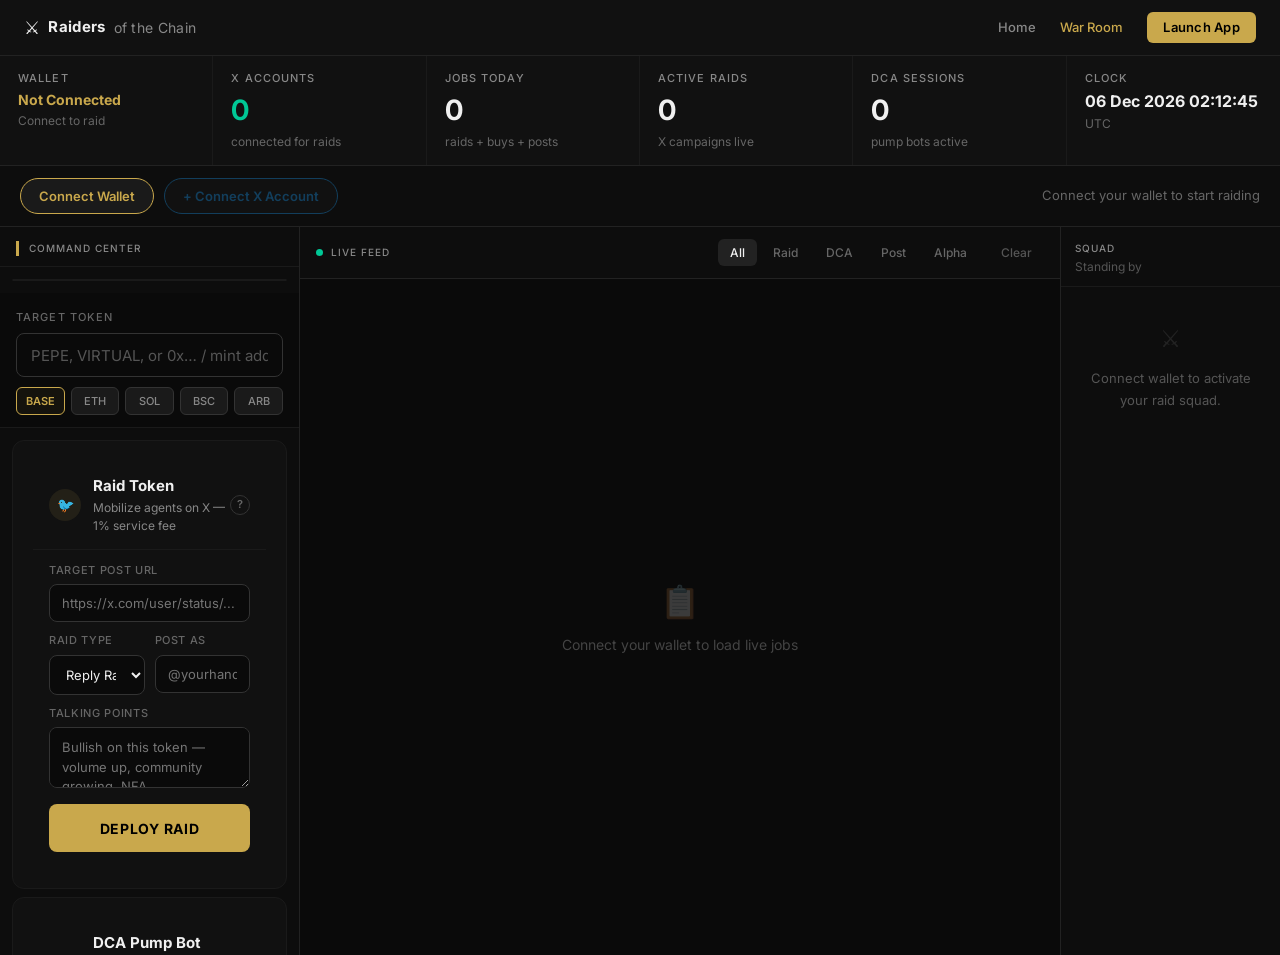
==== commit febb3596: "polish: tagline overflow fix, clean POST AS input, remove button emojis, card breathing room" ====
--- a/dashboard.html
+++ b/dashboard.html
@@ -187,7 +187,7 @@
     /* action cards */
     .cmd-actions { padding: 12px 12px 24px; display: flex; flex-direction: column; gap: 8px; }
 
-    .action-card {
+    .action-card { padding: 20px !important;
       background: #111; border: 1px solid #1a1a1a;
       border-radius: 12px; overflow: hidden; transition: border-color .15s;
     }
@@ -213,7 +213,7 @@
       font-family: 'Inter', system-ui, sans-serif;
       font-size: 15px; font-weight: 700; color: #f0f0f0;
     }
-    .action-tagline {
+    .action-tagline { white-space: normal !important; overflow: visible !important; text-overflow: unset !important;
       font-family: 'Inter', system-ui, sans-serif;
       font-size: 12px; color: #888; margin-top: 1px;
       white-space: nowrap; overflow: hidden; text-overflow: ellipsis;
@@ -705,8 +705,8 @@
               </div>
               <div class="ac-field">
                 <label>Post As</label>
-                <input type="text" id="raid-account-custom" placeholder="@yourhandle">
-                <select id="raid-account" style="margin-top:6px;">
+                <input type="text" id="raid-account-custom" placeholder="@yourhandle or leave blank">
+                <select id="raid-account" style="display:none;">
                   <option value="gsb">@AGENTGASBIBLE (default)</option>
                 </select>
               </div>
@@ -715,7 +715,7 @@
               <label>Talking Points</label>
               <textarea id="raid-msg" placeholder="Bullish on this token — volume up, community growing. NFA."></textarea>
             </div>
-            <button class="deploy-btn raid" id="btnRaid" onclick="launchRaid()">🐦 Deploy Raid</button>
+            <button class="deploy-btn raid" id="btnRaid" onclick="launchRaid()">DEPLOY RAID</button>
           </div>
         </div>
       </div>
@@ -758,7 +758,7 @@
               <label>Total Budget (USD)</label>
               <input type="number" id="dca-budget" placeholder="50">
             </div>
-            <button class="deploy-btn dca" id="btnDca" onclick="launchDca()">📈 Approve & Start DCA</button>
+            <button class="deploy-btn dca" id="btnDca" onclick="launchDca()">APPROVE & START DCA</button>
           </div>
           <!-- Active DCA sessions -->
           <div class="dca-sessions" id="dcaSessions"></div>
@@ -794,8 +794,8 @@
               </div>
               <div class="ac-field">
                 <label>Post As</label>
-                <input type="text" id="thread-account-custom" placeholder="@yourhandle">
-                <select id="thread-account" style="margin-top:6px;">
+                <input type="text" id="thread-account-custom" placeholder="@yourhandle or leave blank">
+                <select id="thread-account" style="display:none;">
                   <option value="gsb">@AGENTGASBIBLE (default)</option>
                 </select>
               </div>
@@ -1459,7 +1459,7 @@
     toast('✕', 'Raid failed: ' + (e.message||'check logs'));
   }
 
-  btn.textContent = '🐦 Deploy Raid';
+  btn.textContent = 'DEPLOY RAID';
   btn.disabled = false;
 }
 
@@ -1497,7 +1497,7 @@
     const tokenAddress = token.startsWith('0x') || token.length > 30
       ? token
       : await resolveTokenAddress(token, selectedChain);
-    if (!tokenAddress) { toast('✕', 'Token not found: ' + token); btn.textContent = '📈 Approve & Start DCA'; btn.disabled = false; return; }
+    if (!tokenAddress) { toast('✕', 'Token not found: ' + token); btn.textContent = 'APPROVE & START DCA'; btn.disabled = false; return; }
 
     // Step 2: send USDC approval from user's wallet
     const USDC_BASE = '0x833589fCD6eDb6E08f4c7C32D4f71b54bdA02913';
@@ -1551,7 +1551,7 @@
   } catch(e) {
     toast('✕', 'DCA failed: ' + (e.message || String(e)));
   }
-  btn.textContent = '📈 Approve & Start DCA';
+  btn.textContent = 'APPROVE & START DCA';
   btn.disabled = false;
 }
 
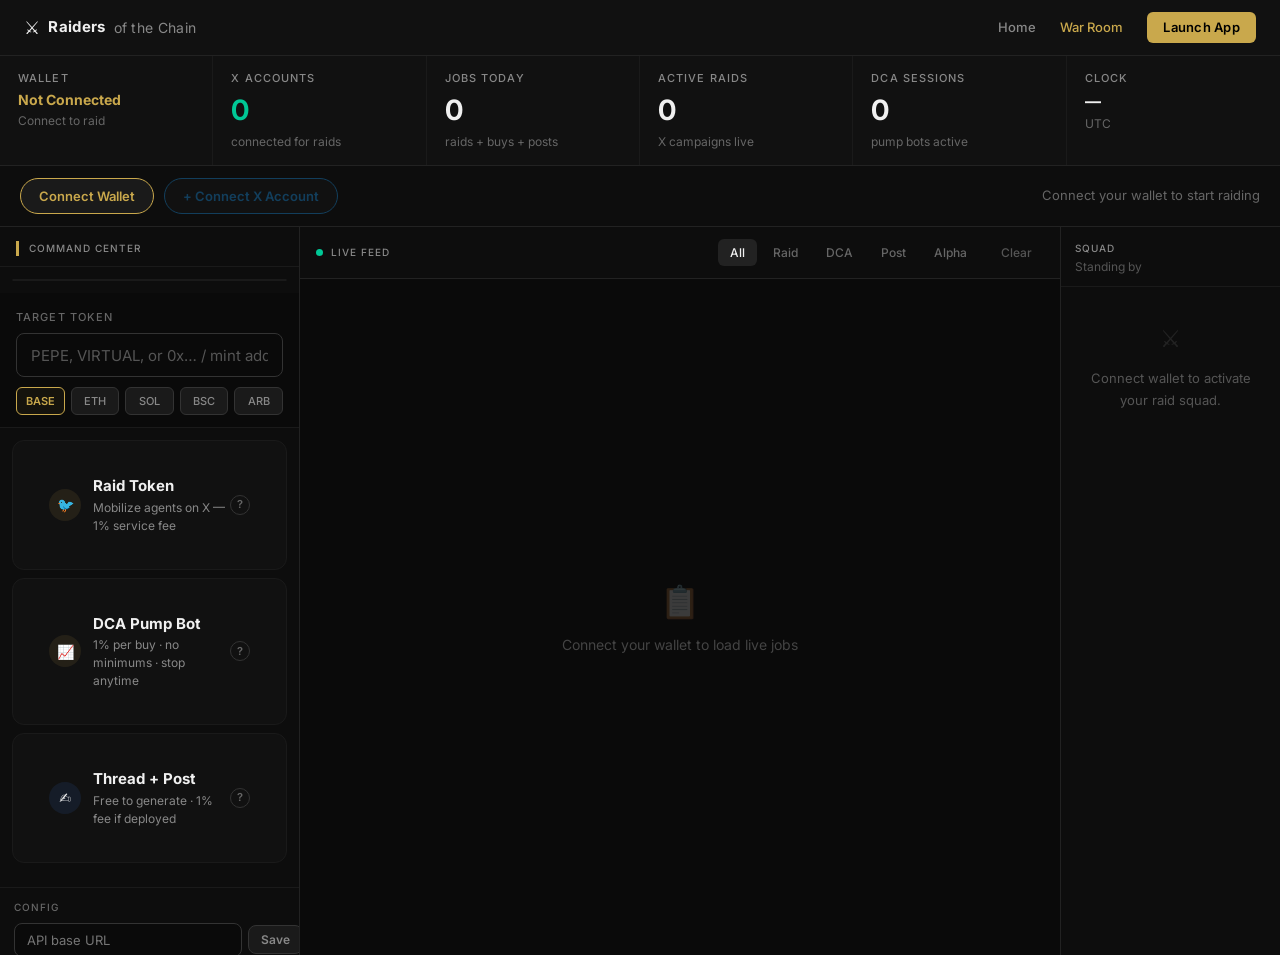
==== commit a16a60c6: "fix: connectX fetches authUrl from API then opens Twitter OAuth popup" ====
--- a/dashboard.html
+++ b/dashboard.html
@@ -1198,10 +1198,13 @@
 }
 
 // ── X OAUTH ──────────────────────────────────────────────────────────────────
-function connectX() {
+async function connectX() {
   if (!connectedWallet) { toast('⚠', 'Connect wallet first'); return; }
-  const url = `${RAIDERS_API}/auth/x/start?wallet=${encodeURIComponent(connectedWallet.address)}`;
-  const popup = window.open(url, 'x_oauth', 'width=600,height=700,left=200,top=100');
+  try {
+    const res  = await fetch(`${RAIDERS_API}/auth/x/start?wallet=${encodeURIComponent(connectedWallet.address)}`);
+    const data = await res.json();
+    if (data.error) { toast('✕', 'X Auth error: ' + data.error); return; }
+    const popup = window.open(data.authUrl, 'x_oauth', 'width=600,height=700,left=200,top=100');
 
   // Poll for callback
   const poll = setInterval(() => {
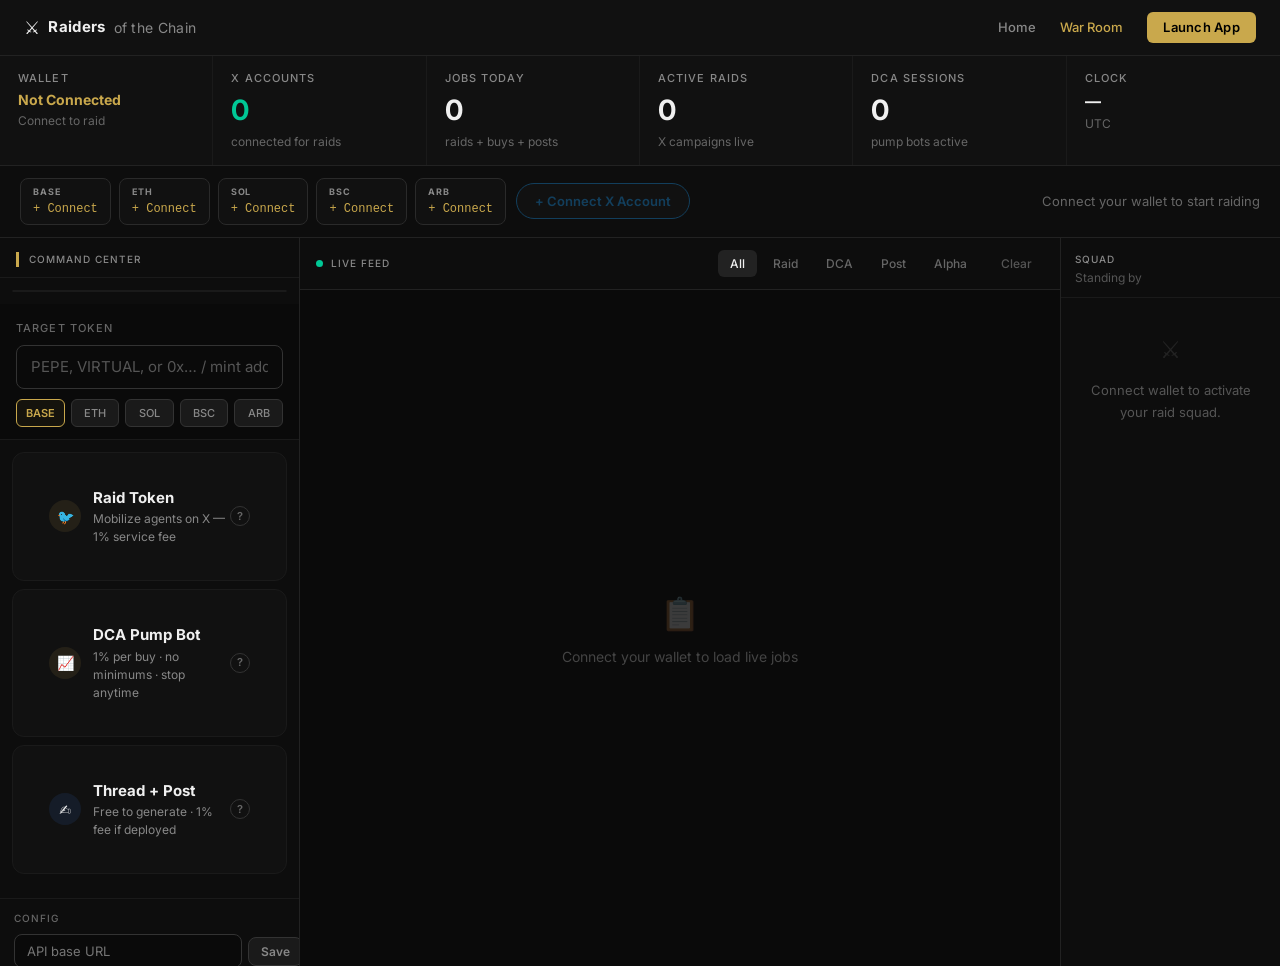
==== commit 61c6b912: "feat: per-chain wallet slots — BASE/ETH/SOL/BSC/ARB each get their own connect button" ====
--- a/dashboard.html
+++ b/dashboard.html
@@ -91,6 +91,23 @@
       background: rgba(0,200,150,.08); color: #00c896;
       border: 1px solid rgba(0,200,150,.3);
     }
+    .chain-wallet-slot {
+      display: flex; flex-direction: column; align-items: flex-start;
+      background: #111; border: 1px solid #2a2a2a; border-radius: 8px;
+      padding: 6px 12px; cursor: pointer; min-width: 90px;
+      transition: border-color .15s;
+    }
+    .chain-wallet-slot:hover { border-color: #c9a84c; }
+    .chain-wallet-slot.connected { border-color: #00c896; }
+    .cw-chain {
+      font-size: 9px; font-weight: 700; letter-spacing: .1em;
+      color: #888; text-transform: uppercase; margin-bottom: 2px;
+    }
+    .chain-wallet-slot.connected .cw-chain { color: #00c896; }
+    .cw-addr {
+      font-size: 12px; font-weight: 500; color: #c9a84c; font-family: monospace;
+    }
+    .chain-wallet-slot.connected .cw-addr { color: #f0f0f0; }
     .btn-connect-x {
       font-family: 'Inter', system-ui, sans-serif; font-size: 13px; font-weight: 600;
       background: #1a1a1a; color: #1d9bf0;
@@ -630,7 +647,28 @@
   <!-- ══ WALLET + X CONNECT BAR ══ -->
   <div class="wallet-bar">
     <div class="wallet-bar-left">
-      <button class="btn-connect-wallet" id="btnConnectWallet" onclick="openWalletModal()">Connect Wallet</button>
+      <div id="chain-wallet-row" style="display:flex;gap:8px;flex-wrap:wrap;align-items:center;">
+        <div class="chain-wallet-slot" id="slot-base" onclick="openWalletModal('base')">
+          <span class="cw-chain">BASE</span>
+          <span class="cw-addr" id="cw-base">+ Connect</span>
+        </div>
+        <div class="chain-wallet-slot" id="slot-ethereum" onclick="openWalletModal('ethereum')">
+          <span class="cw-chain">ETH</span>
+          <span class="cw-addr" id="cw-ethereum">+ Connect</span>
+        </div>
+        <div class="chain-wallet-slot" id="slot-solana" onclick="openWalletModal('solana')">
+          <span class="cw-chain">SOL</span>
+          <span class="cw-addr" id="cw-solana">+ Connect</span>
+        </div>
+        <div class="chain-wallet-slot" id="slot-bsc" onclick="openWalletModal('bsc')">
+          <span class="cw-chain">BSC</span>
+          <span class="cw-addr" id="cw-bsc">+ Connect</span>
+        </div>
+        <div class="chain-wallet-slot" id="slot-arbitrum" onclick="openWalletModal('arbitrum')">
+          <span class="cw-chain">ARB</span>
+          <span class="cw-addr" id="cw-arbitrum">+ Connect</span>
+        </div>
+      </div>
       <span id="walletAddrDisplay" style="display:none;" class="wallet-addr"></span>
       <button class="btn-connect-x" id="btnConnectX" onclick="connectX()" disabled>+ Connect X Account</button>
       <div id="xAccountsBar"></div>
@@ -876,15 +914,15 @@
     <div class="modal-sub">Your wallet is your identity — private key never leaves your device.</div>
 
     <div id="walletProviderBtns">
-      <button class="modal-provider-btn" onclick="connectMetaMask()">
+      <button class="modal-provider-btn" id="btn-metamask" onclick="connectMetaMask()">
         <span style="font-size:1.3rem;">🦊</span>
         <span><strong>MetaMask</strong><br><span style="font-size:12px;color:#666;">Browser extension — Base / EVM</span></span>
       </button>
-      <button class="modal-provider-btn" onclick="connectPhantom()">
+      <button class="modal-provider-btn" id="btn-phantom" onclick="connectPhantom()">
         <span style="font-size:1.3rem;">👻</span>
         <span><strong>Phantom</strong><br><span style="font-size:12px;color:#666;">Solana + EVM</span></span>
       </button>
-      <button class="modal-provider-btn" onclick="connectCoinbase()">
+      <button class="modal-provider-btn" id="btn-coinbase" onclick="connectCoinbase()">
         <span style="font-size:1.3rem;">🔵</span>
         <span><strong>Coinbase Wallet</strong><br><span style="font-size:12px;color:#666;">Base-native · also X wallet</span></span>
       </button>
@@ -892,7 +930,7 @@
         <span style="font-size:1.3rem;">𝕏</span>
         <span><strong>X Wallet</strong><br><span style="font-size:12px;color:#666;">Scan QR from X app → Wallet tab</span></span>
       </button>
-      <button class="modal-provider-btn" onclick="connectWalletConnect()">
+      <button class="modal-provider-btn" id="btn-wc" onclick="connectWalletConnect()">
         <span style="font-size:1.3rem;">🔗</span>
         <span><strong>WalletConnect</strong><br><span style="font-size:12px;color:#666;">Any mobile wallet — Trust, Rainbow, etc.</span></span>
       </button>
@@ -965,7 +1003,25 @@
 const WC_PROJECT_ID = 'ff5dd5e462b92932d7b28c00b81695e8';
 let _wcProvider = null, _wcSdkLoaded = false;
 
-function openWalletModal() {
+let _connectingChain = null;
+
+function openWalletModal(chain) {
+  _connectingChain = chain || null;
+  const chainLabels = { base:'Base (EVM)', ethereum:'Ethereum (EVM)', solana:'Solana', bsc:'BNB Chain (EVM)', arbitrum:'Arbitrum (EVM)' };
+  const chainHints  = { base:'MetaMask, Phantom EVM, or Coinbase', ethereum:'MetaMask or WalletConnect', solana:'Phantom (Solana)', bsc:'MetaMask', arbitrum:'MetaMask or WalletConnect' };
+  const isSolana = chain === 'solana';
+
+  const labelEl = document.getElementById('modal-chain-label');
+  const hintEl  = document.getElementById('modal-chain-hint');
+  if (labelEl) labelEl.textContent = chain ? (chainLabels[chain] || chain) : 'All Chains';
+  if (hintEl)  hintEl.textContent  = chain ? (chainHints[chain]  || 'Choose your wallet') : 'Choose your wallet provider';
+
+  // Show/hide providers by chain
+  const mm = document.getElementById('btn-metamask');
+  const cb = document.getElementById('btn-coinbase');
+  if (mm) mm.style.display = isSolana ? 'none' : 'flex';
+  if (cb) cb.style.display = isSolana ? 'none' : 'flex';
+
   // reset state
   document.getElementById('walletProviderBtns').style.display = 'block';
   document.getElementById('wcQrSection').style.display = 'none';
@@ -1172,26 +1228,55 @@
   if (_wcProvider) { try { _wcProvider.disconnect(); } catch(_) {} _wcProvider = null; }
 }
 
+// Per-chain wallet registry (persisted in localStorage)
+let chainWallets = JSON.parse(localStorage.getItem('raiders_chain_wallets') || '{}');
+
+function updateChainSlotUI() {
+  const evmChains = ['base','ethereum','bsc','arbitrum'];
+  // Reset all
+  [...evmChains, 'solana'].forEach(c => {
+    const el   = document.getElementById('cw-' + c);
+    const slot = document.getElementById('slot-' + c);
+    if (el)   el.textContent = '+ Connect';
+    if (slot) slot.classList.remove('connected');
+  });
+  // Apply stored wallets
+  Object.entries(chainWallets).forEach(([chain, w]) => {
+    const el   = document.getElementById('cw-' + chain);
+    const slot = document.getElementById('slot-' + chain);
+    const short = w.address.slice(0,4) + '..' + w.address.slice(-4);
+    if (el)   el.textContent = short;
+    if (slot) slot.classList.add('connected');
+  });
+}
+
 function onWalletConnected(address, type) {
   connectedWallet = { address, type };
+
+  // Store per chain
+  const isSolana = (type === 'phantom' && !address.startsWith('0x')) || type === 'solana';
+  const targetChain = _connectingChain || (isSolana ? 'solana' : 'base');
+  if (isSolana) {
+    chainWallets['solana'] = { address, type };
+  } else {
+    // EVM wallet covers all EVM chains
+    ['base','ethereum','bsc','arbitrum'].forEach(c => { chainWallets[c] = { address, type }; });
+  }
+  localStorage.setItem('raiders_chain_wallets', JSON.stringify(chainWallets));
+  updateChainSlotUI();
 
   // Update UI
   const short = address.slice(0,6) + '...' + address.slice(-4);
   document.getElementById('stat-wallet').textContent = short;
   document.getElementById('stat-wallet-sub').textContent = type;
-  document.getElementById('walletAddrDisplay').textContent = short;
-  document.getElementById('walletAddrDisplay').style.display = '';
-
-  const btn = document.getElementById('btnConnectWallet');
-  btn.textContent = short;
-  btn.classList.add('connected');
+  const addrEl = document.getElementById('walletAddrDisplay');
+  if (addrEl) { addrEl.textContent = short; addrEl.style.display = ''; }
 
   document.getElementById('btnConnectX').disabled = false;
   document.getElementById('walletStatus').textContent = 'Wallet connected — add X accounts to raid';
-
   toast('✅', 'Wallet connected: ' + short);
 
-  // Load X accounts and jobs
+  // Load data
   loadXAccounts();
   loadJobs();
   loadDcaSessions();
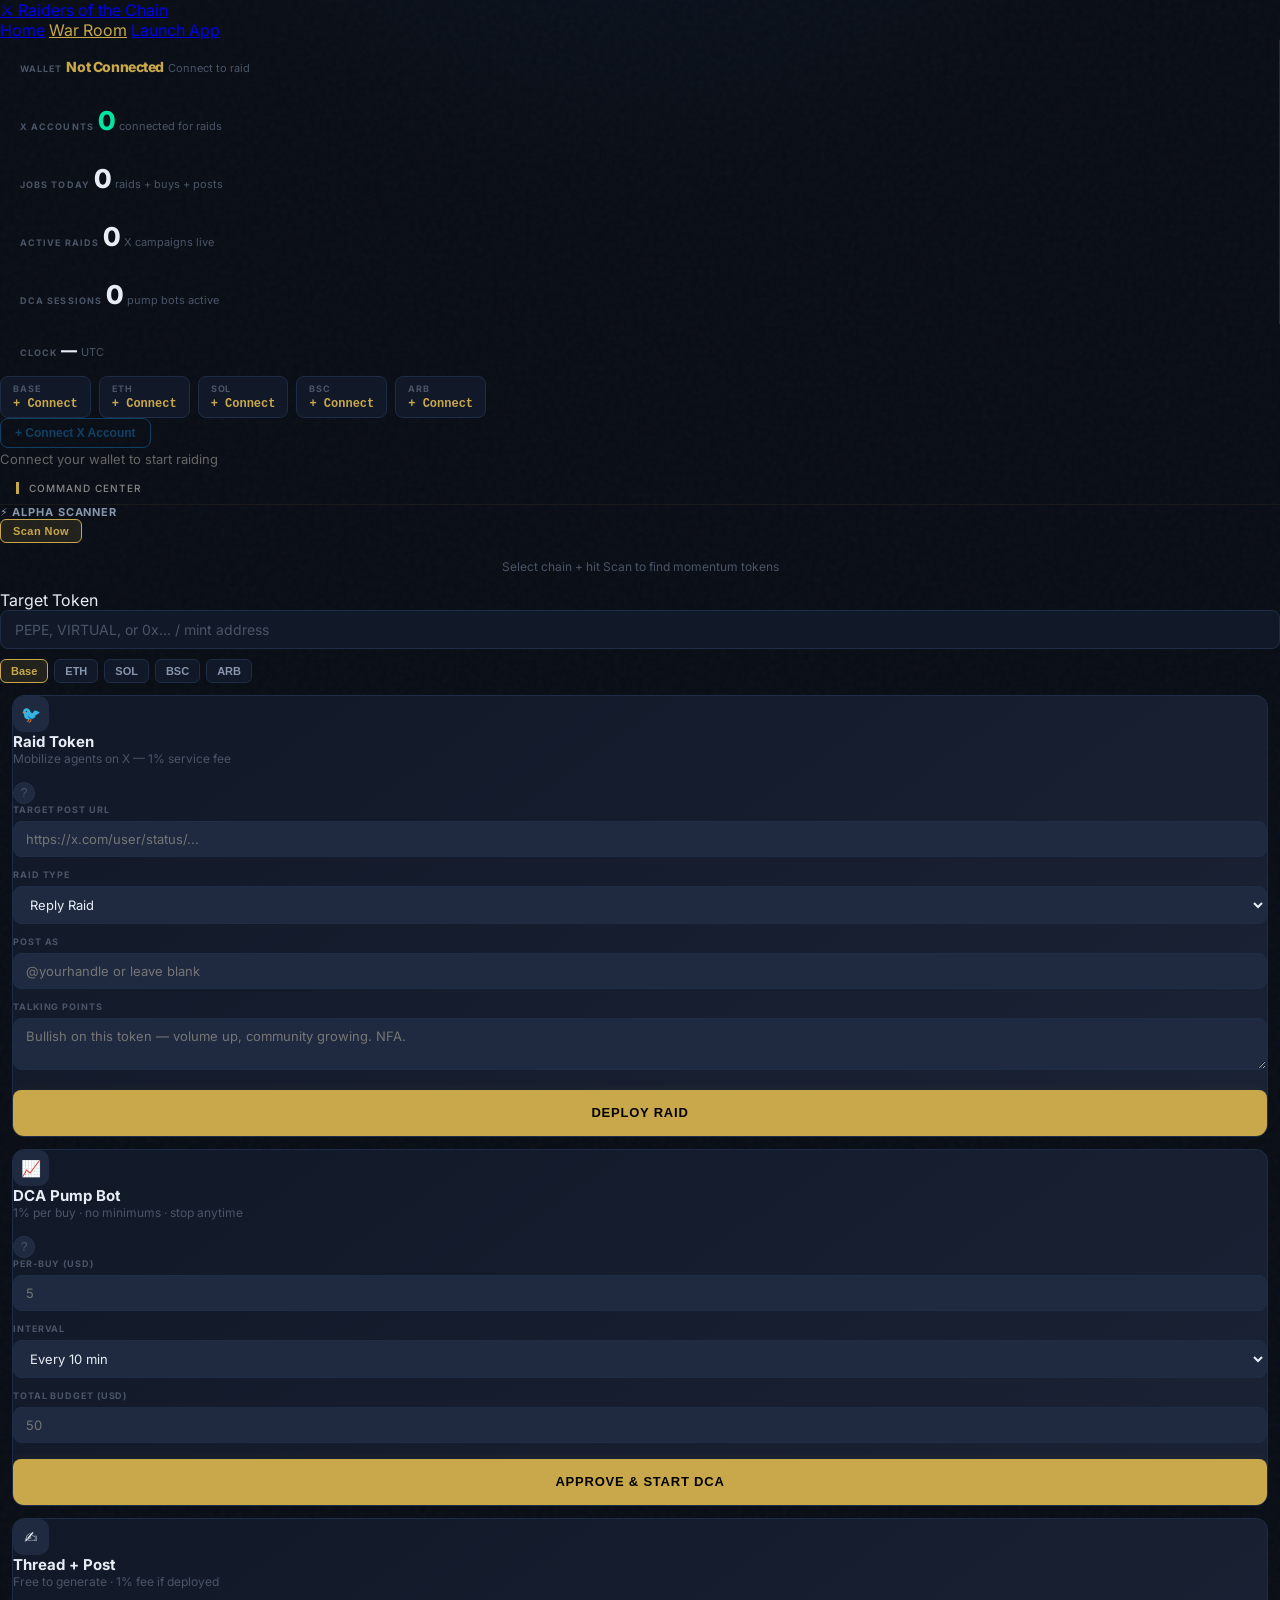
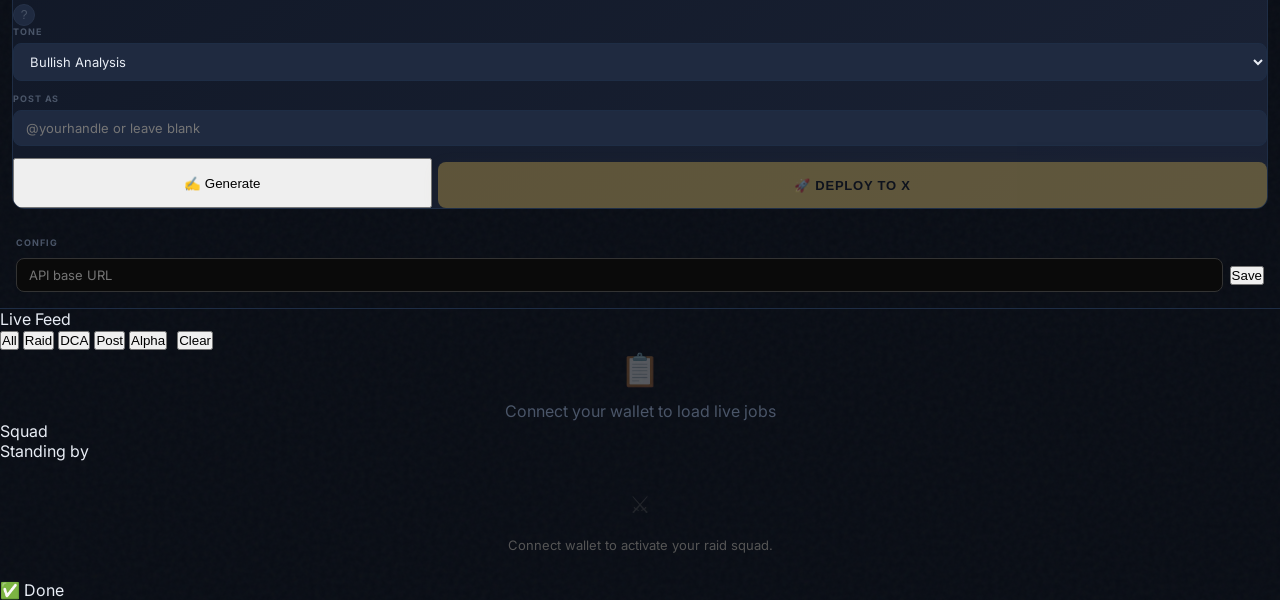
==== commit 6498b2e2: "redesign: move all styles to style.css, remove inline block" ====
--- a/dashboard.html
+++ b/dashboard.html
@@ -9,588 +9,7 @@
   <link href="https://fonts.googleapis.com/css2?family=Inter:wght@400;500;600;700;800&display=swap" rel="stylesheet">
   <link rel="stylesheet" href="style.css">
   <link rel="icon" href="data:image/svg+xml,<svg xmlns='http://www.w3.org/2000/svg' viewBox='0 0 32 32'><rect width='32' height='32' rx='4' fill='%23FF4D00'/><text x='16' y='22' text-anchor='middle' font-family='monospace' font-weight='900' font-size='16' fill='%23000'>⚔</text></svg>">
-  <style>
-    *, *::before, *::after { box-sizing: border-box; }
-
-    /* ── WAR ROOM SHELL ── */
-    .wr-shell {
-      display: grid;
-      grid-template-columns: 300px 1fr 220px;
-      grid-template-rows: auto auto 1fr;
-      min-height: calc(100vh - 56px);
-      background: #0a0a0a;
-    }
-
-    /* ── STATS BAR ── */
-    .wr-statsbar {
-      grid-column: 1 / -1;
-      display: grid;
-      grid-template-columns: repeat(6, 1fr);
-      gap: 0;
-      background: #111;
-      border-bottom: 1px solid #222;
-    }
-    .wr-stat {
-      padding: 14px 18px;
-      display: flex; flex-direction: column; gap: 2px;
-      border-right: 1px solid #1a1a1a;
-    }
-    .wr-stat:last-child { border-right: none; }
-    .wr-stat-label {
-      font-family: 'Inter', system-ui, sans-serif;
-      font-size: 11px; font-weight: 500;
-      color: #888; text-transform: uppercase;
-      letter-spacing: 0.1em;
-    }
-    .wr-stat-val {
-      font-family: 'Inter', system-ui, sans-serif;
-      font-size: 28px; font-weight: 700;
-      color: #f0f0f0;
-    }
-    .wr-stat-val.green { color: #00c896; }
-    .wr-stat-val.red   { color: #ff4444; }
-    .wr-stat-sub {
-      font-family: 'Inter', system-ui, sans-serif;
-      font-size: 12px; color: #666;
-    }
-
-    /* ── WALLET CONNECT BAR ── */
-    .wallet-bar {
-      grid-column: 1 / -1;
-      display: flex; align-items: center; justify-content: space-between;
-      padding: 12px 20px;
-      background: #0d0d0d;
-      border-bottom: 1px solid #222;
-      flex-wrap: wrap; gap: 8px;
-    }
-    .wallet-bar-left { display: flex; align-items: center; gap: 10px; flex-wrap: wrap; }
-    .wallet-addr {
-      font-family: 'Inter', system-ui, sans-serif; font-size: 13px;
-      color: #c9a84c; background: rgba(201,168,76,.08);
-      border: 1px solid rgba(201,168,76,.2); border-radius: 20px;
-      padding: 6px 14px;
-    }
-    .x-account-pill {
-      display: inline-flex; align-items: center; gap: 6px;
-      font-family: 'Inter', system-ui, sans-serif; font-size: 13px;
-      background: rgba(29,155,240,.08); border: 1px solid rgba(29,155,240,.25);
-      color: #1d9bf0; border-radius: 20px; padding: 6px 14px;
-      cursor: pointer; transition: background .15s;
-    }
-    .x-account-pill:hover { background: rgba(29,155,240,.15); }
-    .x-account-pill .remove-x { color: #ff4444; margin-left: 4px; font-size: 12px; }
-    .btn-connect-wallet {
-      font-family: 'Inter', system-ui, sans-serif; font-size: 13px; font-weight: 600;
-      background: #1a1a1a; color: #c9a84c;
-      border: 1px solid #c9a84c; border-radius: 20px;
-      padding: 8px 18px; cursor: pointer;
-      transition: all .15s; min-height: 36px;
-    }
-    .btn-connect-wallet:hover { background: rgba(201,168,76,.1); }
-    .btn-connect-wallet.connected {
-      background: rgba(0,200,150,.08); color: #00c896;
-      border: 1px solid rgba(0,200,150,.3);
-    }
-    .chain-wallet-slot {
-      display: flex; flex-direction: column; align-items: flex-start;
-      background: #111; border: 1px solid #2a2a2a; border-radius: 8px;
-      padding: 6px 12px; cursor: pointer; min-width: 90px;
-      transition: border-color .15s;
-    }
-    .chain-wallet-slot:hover { border-color: #c9a84c; }
-    .chain-wallet-slot.connected { border-color: #00c896; }
-    .cw-chain {
-      font-size: 9px; font-weight: 700; letter-spacing: .1em;
-      color: #888; text-transform: uppercase; margin-bottom: 2px;
-    }
-    .chain-wallet-slot.connected .cw-chain { color: #00c896; }
-    .cw-addr {
-      font-size: 12px; font-weight: 500; color: #c9a84c; font-family: monospace;
-    }
-    .chain-wallet-slot.connected .cw-addr { color: #f0f0f0; }
-    .btn-connect-x {
-      font-family: 'Inter', system-ui, sans-serif; font-size: 13px; font-weight: 600;
-      background: #1a1a1a; color: #1d9bf0;
-      border: 1px solid #1d9bf0; border-radius: 20px;
-      padding: 8px 18px; cursor: pointer;
-      transition: all .15s; min-height: 36px;
-    }
-    .btn-connect-x:hover { background: rgba(29,155,240,.1); }
-    .btn-connect-x:disabled { opacity: .35; cursor: not-allowed; }
-
-    /* ── LEFT: COMMAND PANEL ── */
-    .cmd-panel {
-      background: #0d0d0d;
-      border-right: 1px solid #222;
-      overflow-y: auto;
-      height: calc(100vh - 56px - 64px - 52px);
-      display: flex; flex-direction: column;
-    }
-    .cmd-panel::-webkit-scrollbar { width: 3px; }
-    .cmd-panel::-webkit-scrollbar-thumb { background: #333; border-radius: 2px; }
-
-    .cmd-target {
-      padding: 16px 16px 12px;
-      border-bottom: 1px solid #1a1a1a;
-      background: #0a0a0a;
-    }
-    .cmd-target-label {
-      font-family: 'Inter', system-ui, sans-serif;
-      font-size: 11px; font-weight: 500;
-      color: #666; text-transform: uppercase;
-      letter-spacing: 0.1em; margin-bottom: 8px;
-    }
-    .cmd-target-input {
-      width: 100%; background: #0a0a0a;
-      border: 1px solid #333; border-radius: 8px;
-      padding: 10px 14px; height: 44px;
-      font-family: 'Inter', system-ui, sans-serif;
-      font-size: 15px; color: #f0f0f0; outline: none;
-      transition: border-color .15s, box-shadow .15s;
-    }
-    .cmd-target-input:focus { border-color: #c9a84c; box-shadow: 0 0 0 2px rgba(201,168,76,.12); }
-    .cmd-target-input::placeholder { color: #555; }
-    .cmd-chain-row { display: flex; gap: 6px; margin-top: 10px; }
-    .cmd-chain-btn {
-      flex: 1; padding: 6px 4px; height: 28px;
-      font-family: 'Inter', system-ui, sans-serif; font-size: 11px; font-weight: 500;
-      text-transform: uppercase;
-      background: #1a1a1a; border: 1px solid #333;
-      color: #888; border-radius: 6px; cursor: pointer; transition: all .15s;
-    }
-    .cmd-chain-btn:hover { color: #f0f0f0; border-color: #444; }
-    .cmd-chain-btn.active { border-color: #c9a84c; color: #c9a84c; background: rgba(201,168,76,.06); font-weight: 600; }
-
-    /* ── ALPHA SCANNER PANEL ── */
-    .alpha-panel {
-      margin: 12px;
-      background: #111;
-      border: 1px solid #1a1a1a;
-      border-radius: 12px;
-      overflow: hidden;
-    }
-    .alpha-head {
-      display: flex; align-items: center; justify-content: space-between;
-      padding: 10px 14px;
-      background: #0d0d0d;
-      border-bottom: 1px solid #1a1a1a;
-    }
-    .alpha-title {
-      font-family: 'Inter', system-ui, sans-serif;
-      font-size: 13px; font-weight: 600; color: #f0f0f0;
-      text-transform: uppercase; letter-spacing: 0.04em;
-    }
-    .alpha-scan-btn {
-      font-family: 'Inter', system-ui, sans-serif; font-size: 12px; font-weight: 600;
-      background: rgba(201,168,76,.08); color: #c9a84c;
-      border: 1px solid rgba(201,168,76,.2); border-radius: 6px;
-      padding: 6px 14px; cursor: pointer; transition: all .15s;
-    }
-    .alpha-scan-btn:hover { background: rgba(201,168,76,.15); }
-    .alpha-results { padding: 6px 8px; max-height: 180px; overflow-y: auto; }
-    .alpha-token-row {
-      display: flex; align-items: center; justify-content: space-between;
-      padding: 6px 8px; border-radius: 6px; cursor: pointer;
-      transition: background .1s;
-    }
-    .alpha-token-row:hover { background: rgba(255,255,255,.03); }
-    .alpha-token-sym { font-family: 'Inter', system-ui, sans-serif; font-size: 13px; color: #f0f0f0; font-weight: 600; }
-    .alpha-token-meta { font-family: 'Inter', system-ui, sans-serif; font-size: 12px; color: #666; }
-    .alpha-token-change { font-family: 'Inter', system-ui, sans-serif; font-size: 13px; font-weight: 600; }
-    .alpha-token-change.pos { color: #00c896; }
-    .alpha-token-change.neg { color: #ff4444; }
-    .alpha-empty { font-family: 'Inter', system-ui, sans-serif; font-size: 12px; color: #555; padding: 12px 8px; text-align: center; }
-
-    /* action cards */
-    .cmd-actions { padding: 12px 12px 24px; display: flex; flex-direction: column; gap: 8px; }
-
-    .action-card { padding: 20px !important;
-      background: #111; border: 1px solid #1a1a1a;
-      border-radius: 12px; overflow: hidden; transition: border-color .15s;
-    }
-    .action-card:hover { border-color: #333; }
-
-    .action-card-head {
-      display: flex; align-items: center; justify-content: space-between;
-      padding: 14px 16px; cursor: pointer; user-select: none;
-    }
-    .action-card-left { display: flex; align-items: center; gap: 12px; }
-    .action-icon {
-      width: 32px; height: 32px; border-radius: 50%;
-      background: #1a1a1a;
-      display: flex; align-items: center; justify-content: center;
-      font-size: 14px; flex-shrink: 0;
-    }
-    .action-icon.raid   { background: rgba(201,168,76,.1); }
-    .action-icon.buy    { background: rgba(0,200,150,.1); }
-    .action-icon.thread { background: rgba(59,130,246,.1); }
-    .action-icon.dca    { background: rgba(201,168,76,.1); }
-
-    .action-name {
-      font-family: 'Inter', system-ui, sans-serif;
-      font-size: 15px; font-weight: 700; color: #f0f0f0;
-    }
-    .action-tagline { white-space: normal !important; overflow: visible !important; text-overflow: unset !important;
-      font-family: 'Inter', system-ui, sans-serif;
-      font-size: 12px; color: #888; margin-top: 1px;
-      white-space: nowrap; overflow: hidden; text-overflow: ellipsis;
-    }
-
-    .action-info-btn {
-      width: 20px; height: 20px; border-radius: 50%;
-      background: transparent; border: 1px solid #333;
-      color: #666; font-family: 'Inter', system-ui, sans-serif;
-      font-size: 11px; font-weight: 600; cursor: pointer; flex-shrink: 0;
-      display: flex; align-items: center; justify-content: center;
-      transition: all .15s; line-height: 1;
-    }
-    .action-info-btn:hover { border-color: #555; color: #aaa; }
-
-    .action-info-box {
-      display: none; padding: 10px 16px 14px;
-      font-family: 'Inter', system-ui, sans-serif;
-      font-size: 13px; color: #888; line-height: 1.6;
-      border-top: 1px solid #1a1a1a; background: #0d0d0d;
-    }
-    .action-info-box.open { display: block; }
-
-    .action-body {
-      display: none; padding: 0 16px 16px;
-      border-top: 1px solid #1a1a1a;
-    }
-    .action-body.open { display: block; }
-
-    .deploy-btn {
-      width: 100%; padding: 0; height: 48px;
-      font-family: 'Inter', system-ui, sans-serif;
-      font-size: 14px; font-weight: 700;
-      text-transform: uppercase; letter-spacing: 0.05em;
-      border: none; border-radius: 8px; cursor: pointer;
-      display: flex; align-items: center; justify-content: center; gap: 8px;
-      transition: all .15s; position: relative; overflow: hidden;
-    }
-    .deploy-btn:active { transform: scale(.98); }
-    .deploy-btn:disabled { opacity: .4; cursor: not-allowed; }
-
-    .deploy-btn.raid   { background: #c9a84c; color: #000; }
-    .deploy-btn.raid:hover:not(:disabled)   { background: #d4b85c; }
-    .deploy-btn.buy    { background: #c9a84c; color: #000; }
-    .deploy-btn.buy:hover:not(:disabled)    { background: #d4b85c; }
-    .deploy-btn.thread { background: #c9a84c; color: #000; }
-    .deploy-btn.thread:hover:not(:disabled) { background: #d4b85c; }
-    .deploy-btn.dca    { background: #c9a84c; color: #000; }
-    .deploy-btn.dca:hover:not(:disabled)    { background: #d4b85c; }
-
-    .ac-form { display: grid; gap: 10px; margin-top: 12px; }
-    .ac-row  { display: grid; grid-template-columns: 1fr 1fr; gap: 10px; }
-    .ac-field label {
-      display: block;
-      font-family: 'Inter', system-ui, sans-serif;
-      font-size: 11px; font-weight: 500;
-      color: #666; text-transform: uppercase;
-      letter-spacing: 0.06em; margin-bottom: 6px;
-    }
-    .ac-field input, .ac-field select, .ac-field textarea {
-      width: 100%; background: #0a0a0a; border: 1px solid #333;
-      border-radius: 8px; padding: 10px 12px;
-      font-family: 'Inter', system-ui, sans-serif;
-      font-size: 13px; color: #f0f0f0; outline: none;
-      transition: border-color .15s;
-    }
-    .ac-field input:focus, .ac-field select:focus, .ac-field textarea:focus { border-color: #c9a84c; }
-    .ac-field select option { background: #111; color: #f0f0f0; }
-    .ac-field textarea { resize: vertical; min-height: 56px; line-height: 1.5; }
-
-    /* DCA sessions */
-    .dca-sessions { margin-top: 8px; display: flex; flex-direction: column; gap: 4px; }
-    .dca-session-row {
-      display: flex; align-items: center; justify-content: space-between;
-      padding: 8px 12px;
-      background: rgba(201,168,76,.04); border: 1px solid #222; border-radius: 8px;
-      font-family: 'Inter', system-ui, sans-serif; font-size: 12px; color: #aaa;
-    }
-    .dca-stop-btn {
-      font-family: 'Inter', system-ui, sans-serif; font-size: 12px; font-weight: 600;
-      background: #1a1a1a; color: #ff4444;
-      border: 1px solid #ff4444; border-radius: 6px;
-      padding: 4px 10px; cursor: pointer; transition: all .15s;
-    }
-    .dca-stop-btn:hover { background: rgba(255,68,68,.1); }
-
-    /* X account sections */
-    .x-accounts-list { display: flex; flex-direction: column; gap: 4px; margin-top: 8px; }
-    .x-acct-row {
-      display: flex; align-items: center; justify-content: space-between;
-      padding: 6px 12px;
-      background: rgba(29,155,240,.04); border: 1px solid rgba(29,155,240,.15); border-radius: 8px;
-      font-family: 'Inter', system-ui, sans-serif; font-size: 13px; color: #1d9bf0;
-    }
-    .x-acct-remove { color: #ff4444; cursor: pointer; padding: 0 4px; transition: color .15s; }
-    .x-acct-remove:hover { color: #ff6666; }
-
-    /* ── CENTER: JOB FEED ── */
-    .job-feed {
-      display: flex; flex-direction: column; overflow: hidden;
-      height: calc(100vh - 56px - 64px - 52px);
-      background: #0a0a0a;
-    }
-    .job-feed-head {
-      display: flex; align-items: center; justify-content: space-between;
-      padding: 12px 16px;
-      background: #0d0d0d;
-      border-bottom: 1px solid #222;
-      flex-shrink: 0;
-    }
-    .job-feed-title {
-      font-family: 'Inter', system-ui, sans-serif;
-      font-size: 10px; font-weight: 500;
-      color: #888; text-transform: uppercase;
-      letter-spacing: 0.1em;
-      display: flex; align-items: center; gap: 8px;
-    }
-    .live-dot { width: 7px; height: 7px; border-radius: 50%; background: #00c896; animation: pulse 1.5s infinite; }
-    .live-dot.red { background: #ff4444; }
-    .job-filter-tabs { display: flex; gap: 4px; }
-    .jf-tab {
-      padding: 6px 12px;
-      font-family: 'Inter', system-ui, sans-serif;
-      font-size: 12px; font-weight: 500;
-      background: transparent; border: none;
-      color: #666; border-radius: 6px; cursor: pointer;
-      transition: all .15s;
-    }
-    .jf-tab:hover { color: #aaa; background: #1a1a1a; }
-    .jf-tab.active { background: #222; color: #f0f0f0; }
-    .jf-tab-clear { color: #555 !important; }
-
-    .job-scroll { flex: 1; overflow-y: auto; padding: 0; }
-    .job-scroll::-webkit-scrollbar { width: 3px; }
-    .job-scroll::-webkit-scrollbar-thumb { background: #333; border-radius: 2px; }
-
-    .job-row {
-      display: grid; grid-template-columns: 72px 90px 1fr auto auto;
-      gap: 8px; align-items: center;
-      padding: 10px 16px; min-height: 44px;
-      border-bottom: 1px solid #1a1a1a;
-      transition: background .1s;
-    }
-    .job-row:nth-child(odd) { background: #0d0d0d; }
-    .job-row:nth-child(even) { background: #111; }
-    .job-row:hover { background: #1a1a1a; }
-    .job-row.new { animation: rowSlide .3s ease both; }
-    .job-time {
-      font-family: 'Inter', system-ui, sans-serif;
-      font-size: 12px; color: #555;
-    }
-    .job-agent {
-      font-family: 'Inter', system-ui, sans-serif;
-      font-size: 13px; color: #f0f0f0; font-weight: 600;
-    }
-    .job-msg {
-      font-family: 'Inter', system-ui, sans-serif;
-      font-size: 13px; color: #aaa; line-height: 1.4;
-      white-space: nowrap; overflow: hidden; text-overflow: ellipsis;
-    }
-    .job-badge {
-      padding: 3px 8px; border-radius: 4px;
-      font-family: 'Inter', system-ui, sans-serif;
-      font-size: 11px; font-weight: 600; white-space: nowrap;
-    }
-    .jb-buy    { background: rgba(0,200,150,.1);  color: #00c896; }
-    .jb-raid   { background: rgba(59,130,246,.1);  color: #60a5fa; }
-    .jb-post   { background: rgba(168,85,247,.1);  color: #a855f7; }
-    .jb-swap   { background: rgba(201,168,76,.1);  color: #c9a84c; }
-    .jb-arb    { background: rgba(236,72,153,.1);  color: #f472b6; }
-    .jb-dca    { background: rgba(201,168,76,.1);  color: #c9a84c; }
-    .jb-alpha  { background: rgba(0,200,150,.1);   color: #00c896; }
-    .feed-empty {
-      display: flex; flex-direction: column; align-items: center;
-      justify-content: center; height: 100%; gap: 8px;
-      font-family: 'Inter', system-ui, sans-serif;
-      font-size: 14px; color: #444;
-    }
-    .feed-empty-icon { font-size: 2rem; opacity: .2; }
-
-    /* ── RIGHT: AGENT ROSTER ── */
-    .agent-roster {
-      background: #0d0d0d; border-left: 1px solid #222;
-      overflow-y: auto;
-      height: calc(100vh - 56px - 64px - 52px);
-    }
-    .agent-roster::-webkit-scrollbar { width: 3px; }
-    .agent-roster::-webkit-scrollbar-thumb { background: #333; border-radius: 2px; }
-
-    .roster-head {
-      padding: 14px 14px 10px;
-      border-bottom: 1px solid #1a1a1a;
-      background: #0d0d0d; position: sticky; top: 0; z-index: 2;
-    }
-    .roster-title {
-      font-family: 'Inter', system-ui, sans-serif;
-      font-size: 10px; font-weight: 500;
-      color: #888; text-transform: uppercase;
-      letter-spacing: 0.1em;
-    }
-    .roster-subtitle {
-      font-family: 'Inter', system-ui, sans-serif;
-      font-size: 12px; color: #555; margin-top: 2px;
-    }
-
-    .roster-body { padding: 8px; }
-
-    .agent-chip {
-      display: flex; align-items: center; gap: 10px;
-      padding: 8px 10px; height: 40px;
-      background: #111; border: 1px solid #1a1a1a;
-      border-radius: 8px; margin-bottom: 6px;
-      position: relative; overflow: hidden; transition: border-color .15s;
-    }
-    .agent-chip:hover { border-color: #333; }
-    .agent-chip::before { content: ''; position: absolute; left: 0; top: 0; bottom: 0; width: 2px; }
-    .agent-chip.buying::before  { background: #00c896; }
-    .agent-chip.raiding::before { background: #60a5fa; }
-    .agent-chip.posting::before { background: #a855f7; }
-    .agent-chip.idle::before    { background: #333; }
-
-    .agent-chip-avatar {
-      width: 32px; height: 32px; border-radius: 50%; flex-shrink: 0;
-      background: #1a1a1a;
-      display: flex; align-items: center; justify-content: center;
-      font-family: 'Inter', system-ui, sans-serif;
-      font-size: 12px; font-weight: 700; color: #f0f0f0;
-    }
-    .agent-chip-info { flex: 1; min-width: 0; }
-    .agent-chip-name {
-      font-family: 'Inter', system-ui, sans-serif;
-      font-size: 13px; font-weight: 600; color: #f0f0f0;
-      white-space: nowrap; overflow: hidden; text-overflow: ellipsis;
-    }
-    .agent-chip-action {
-      font-family: 'Inter', system-ui, sans-serif;
-      font-size: 11px; color: #666;
-      white-space: nowrap; overflow: hidden; text-overflow: ellipsis;
-      margin-top: 1px;
-    }
-    .agent-chip-status { flex-shrink: 0; }
-
-    .status-dot { width: 8px; height: 8px; border-radius: 50%; }
-    .status-dot.buying  { background: #00c896; animation: pulse 1.5s infinite; }
-    .status-dot.raiding { background: #60a5fa; animation: pulse 1.5s infinite; }
-    .status-dot.posting { background: #a855f7; animation: pulse 1.5s infinite; }
-    .status-dot.idle    { background: #444; }
-
-    .agent-chip-stats { display: flex; gap: 8px; margin-top: 4px; }
-    .ac-stat-val { font-family: 'Inter', system-ui, sans-serif; font-size: 12px; color: #c9a84c; font-weight: 600; }
-    .ac-stat-lbl { font-family: 'Inter', system-ui, sans-serif; font-size: 10px; color: #666; text-transform: uppercase; letter-spacing: 0.06em; }
-
-    .cmd-settings {
-      margin-top: auto;
-      border-top: 1px solid #1a1a1a;
-      padding: 12px 14px;
-    }
-    .cmd-settings-title {
-      font-family: 'Inter', system-ui, sans-serif;
-      font-size: 10px; font-weight: 500;
-      color: #666; text-transform: uppercase;
-      letter-spacing: 0.1em; margin-bottom: 8px;
-    }
-
-    .wr-btn {
-      display: inline-flex; align-items: center; gap: 6px;
-      padding: 8px 14px;
-      font-family: 'Inter', system-ui, sans-serif;
-      font-size: 13px; font-weight: 600;
-      border-radius: 8px; cursor: pointer; border: none;
-      transition: all .15s;
-    }
-    .wr-btn-dim { background: #1a1a1a; color: #888; border: 1px solid #333; }
-    .wr-btn-dim:hover { background: #222; color: #f0f0f0; }
-    .wr-btn-sm { padding: 6px 12px; font-size: 12px; }
-    .wr-btn-gold { background: #c9a84c; color: #000; }
-    .wr-btn-gold:hover { background: #d4b85c; }
-
-    /* TOAST */
-    .wr-toast {
-      position: fixed; bottom: 24px; right: 24px; z-index: 999;
-      background: #1a1a1a; border: 1px solid #333;
-      border-radius: 10px; padding: 12px 18px;
-      font-family: 'Inter', system-ui, sans-serif;
-      font-size: 13px; color: #f0f0f0;
-      display: flex; align-items: center; gap: 8px;
-      transform: translateY(100px); opacity: 0;
-      transition: all .3s; pointer-events: none;
-      max-width: 380px;
-      box-shadow: 0 8px 32px rgba(0,0,0,.5);
-    }
-    .wr-toast.show { transform: translateY(0); opacity: 1; }
-
-    /* CONNECT MODAL */
-    .modal-overlay {
-      position: fixed; inset: 0;
-      background: rgba(0,0,0,.8); backdrop-filter: blur(4px);
-      z-index: 200; display: flex; align-items: center; justify-content: center;
-      opacity: 0; pointer-events: none; transition: opacity .2s;
-    }
-    .modal-overlay.open { opacity: 1; pointer-events: all; }
-    .modal-box {
-      background: #1a1a1a; border: 1px solid #333;
-      border-radius: 16px; padding: 24px; max-width: 380px; width: 90%;
-    }
-    .modal-title {
-      font-family: 'Inter', system-ui, sans-serif;
-      font-size: 18px; font-weight: 700; color: #f0f0f0;
-      margin-bottom: 6px;
-    }
-    .modal-sub {
-      font-family: 'Inter', system-ui, sans-serif;
-      font-size: 13px; color: #888; margin-bottom: 16px; line-height: 1.6;
-    }
-    .modal-provider-btn {
-      width: 100%; display: flex; align-items: center; gap: 12px;
-      padding: 12px 16px; background: #111;
-      border: 1px solid #222; border-radius: 10px;
-      font-family: 'Inter', system-ui, sans-serif;
-      font-size: 14px; color: #f0f0f0; cursor: pointer;
-      transition: all .15s; margin-bottom: 6px; min-height: 48px;
-    }
-    .modal-provider-btn:hover { border-color: #444; background: #1a1a1a; }
-    .modal-close {
-      float: right; background: none; border: none;
-      color: #666; font-size: 18px; cursor: pointer; margin-top: -4px;
-    }
-    .modal-close:hover { color: #aaa; }
-
-    @media (max-width: 1100px) {
-      .wr-shell { grid-template-columns: 280px 1fr 0px; }
-      .agent-roster { display: none; }
-    }
-    @media (max-width: 760px) {
-      .wr-shell { grid-template-columns: 1fr; }
-      .wr-statsbar { grid-template-columns: repeat(3,1fr); }
-      .cmd-panel, .agent-roster { height: auto; }
-      .job-feed { height: 60vh; }
-    }
-
-    @keyframes pulse { 0%,100%{opacity:1} 50%{opacity:.4} }
-    @keyframes fadeIn { from{opacity:0;transform:translateY(4px)} to{opacity:1;transform:translateY(0)} }
-    @keyframes rowSlide { from{opacity:0;transform:translateX(-6px)} to{opacity:1;transform:translateX(0)} }
-    .fade-in { animation: fadeIn .2s ease both; }
-
-    .progress-wrap { background: #1a1a1a; border-radius: 20px; height: 3px; margin: 4px 0; overflow: hidden; }
-    .progress-bar { height: 100%; border-radius: 20px; background: linear-gradient(90deg,#a08030,#c9a84c); transition: width .5s; }
-
-    /* Send to Telegram button */
-    .btn-tg {
-      padding: 4px 8px; height: 28px;
-      font-family: 'Inter', system-ui, sans-serif;
-      font-size: 11px; font-weight: 600;
-      background: rgba(0,136,204,.08); color: #38bdf8;
-      border: 1px solid rgba(0,136,204,.2); border-radius: 6px;
-      cursor: pointer; transition: all .15s; white-space: nowrap;
-    }
-    .btn-tg:hover { background: rgba(0,136,204,.15); color: #7dd3fc; }
-    .btn-tg:disabled { opacity: .35; cursor: not-allowed; }
-  </style>
+  <!-- styles in style.css -->
 </head>
 <body>
 
--- a/style.css
+++ b/style.css
@@ -1,531 +1,544 @@
-/* Raiders of the Chain — Dark Command Center */
+/* Raiders of the Chain — Dark Ops Theme */
 @import url('https://fonts.googleapis.com/css2?family=Inter:wght@400;500;600;700;800&display=swap');
 
 :root {
-  --bg: #0a0a0a;
-  --surface: #111111;
-  --surface-elevated: #1a1a1a;
-  --gold: #c9a84c;
-  --gold-bright: #d4b85c;
-  --gold-dim: #a08030;
-  --green: #00c896;
-  --red: #ff4444;
-  --text-primary: #f0f0f0;
-  --text-secondary: #888888;
-  --text-muted: #666666;
-  --text-dim: #444444;
-  --border: #222222;
-  --border-subtle: #1a1a1a;
-  --twitter-blue: #1d9bf0;
-  --font-main: 'Inter', system-ui, -apple-system, sans-serif;
-  --r: 8px;
-}
-
-*, *::before, *::after { box-sizing: border-box; margin: 0; padding: 0; }
-html { scroll-behavior: smooth; }
+  /* Core palette — deep navy-black, not pure black */
+  --bg:          #080c14;
+  --bg-mid:      #0d1220;
+  --surface:     #111827;
+  --surface-2:   #1a2235;
+  --surface-3:   #1f2a40;
+  --border:      #1e2d45;
+  --border-2:    #263248;
+
+  /* Accent */
+  --gold:        #c9a84c;
+  --gold-dim:    rgba(201,168,76,.12);
+  --gold-glow:   rgba(201,168,76,.25);
+  --green:       #00e5a0;
+  --green-dim:   rgba(0,229,160,.1);
+  --red:         #ff4d6a;
+  --blue:        #3b82f6;
+  --purple:      #a855f7;
+
+  /* Text */
+  --text:        #e8edf5;
+  --text-2:      #8896ad;
+  --text-3:      #4a5568;
+
+  /* Fonts */
+  --font:        'Inter', system-ui, sans-serif;
+  --font-mono:   'SF Mono', 'Fira Code', monospace;
+}
+
+* { box-sizing: border-box; margin: 0; padding: 0; }
 
 body {
-  font-family: var(--font-main);
+  font-family: var(--font);
   background: var(--bg);
-  color: var(--text-primary);
-  line-height: 1.5;
-  overflow-x: hidden;
-  -webkit-font-smoothing: antialiased;
-  -moz-osx-font-smoothing: grayscale;
-}
-
-/* ── NAV ─────────────────────────────────────────────────────────────────── */
-.nav-bar {
+  color: var(--text);
+  min-height: 100vh;
+  /* Subtle grain texture via SVG */
+  background-image:
+    radial-gradient(ellipse 80% 50% at 50% -20%, rgba(59,130,246,.08) 0%, transparent 60%),
+    url("data:image/svg+xml,%3Csvg viewBox='0 0 256 256' xmlns='http://www.w3.org/2000/svg'%3E%3Cfilter id='noise'%3E%3CfeTurbulence type='fractalNoise' baseFrequency='0.9' numOctaves='4' stitchTiles='stitch'/%3E%3C/filter%3E%3Crect width='100%25' height='100%25' filter='url(%23noise)' opacity='0.03'/%3E%3C/svg%3E");
+}
+
+/* ── Nav ─────────────────────────────────────────────────────────────────── */
+.wr-nav {
+  display: flex; align-items: center; justify-content: space-between;
+  padding: 0 24px; height: 52px;
+  background: rgba(8,12,20,.95);
+  border-bottom: 1px solid var(--border);
   position: sticky; top: 0; z-index: 100;
+  backdrop-filter: blur(12px);
+}
+.wr-logo { display: flex; align-items: center; gap: 10px; }
+.wr-logo-icon { color: var(--gold); font-size: 18px; }
+.wr-logo-text { font-size: 15px; font-weight: 700; color: var(--text); letter-spacing: -.02em; }
+.wr-logo-text span { color: var(--text-2); font-weight: 400; }
+.wr-nav-links { display: flex; gap: 4px; }
+.wr-nav-link {
+  padding: 6px 14px; font-size: 13px; font-weight: 500; color: var(--text-2);
+  background: none; border: none; border-radius: 6px; cursor: pointer;
+  text-decoration: none; transition: color .15s, background .15s;
+}
+.wr-nav-link:hover { color: var(--text); background: var(--surface); }
+.wr-btn-launch {
+  padding: 7px 18px; font-size: 13px; font-weight: 700;
+  background: var(--gold); color: #000; border: none; border-radius: 7px;
+  cursor: pointer; letter-spacing: .02em;
+  box-shadow: 0 0 20px var(--gold-glow);
+  transition: opacity .15s, box-shadow .15s;
+}
+.wr-btn-launch:hover { opacity: .9; box-shadow: 0 0 32px var(--gold-glow); }
+
+/* ── Stats Bar ───────────────────────────────────────────────────────────── */
+.wr-stats {
+  display: grid; grid-template-columns: repeat(6, 1fr);
+  border-bottom: 1px solid var(--border);
+  background: linear-gradient(180deg, var(--bg-mid) 0%, var(--bg) 100%);
+}
+.wr-stat {
+  padding: 16px 20px;
+  border-right: 1px solid var(--border);
+}
+.wr-stat:last-child { border-right: none; }
+.wr-stat-label {
+  font-size: 9px; font-weight: 700; letter-spacing: .12em;
+  text-transform: uppercase; color: var(--text-3); margin-bottom: 6px;
+}
+.wr-stat-val {
+  font-size: 26px; font-weight: 800; color: var(--text);
+  letter-spacing: -.03em; line-height: 1;
+}
+.wr-stat-val.gold { color: var(--gold); }
+.wr-stat-val.green { color: var(--green); }
+.wr-stat-sub { font-size: 11px; color: var(--text-3); margin-top: 4px; }
+
+/* ── Connection Bar ──────────────────────────────────────────────────────── */
+.wr-conn-bar {
+  display: flex; align-items: center; gap: 10px; flex-wrap: wrap;
+  padding: 12px 20px;
+  background: var(--bg-mid);
+  border-bottom: 1px solid var(--border);
+}
+.chain-wallet-slot {
+  display: flex; flex-direction: column;
+  background: var(--surface); border: 1px solid var(--border);
+  border-radius: 8px; padding: 6px 12px; cursor: pointer; min-width: 88px;
+  transition: border-color .15s, background .15s;
+}
+.chain-wallet-slot:hover { border-color: var(--gold); background: var(--surface-2); }
+.chain-wallet-slot.connected {
+  border-color: var(--green);
+  background: var(--green-dim);
+}
+.cw-chain {
+  font-size: 9px; font-weight: 700; letter-spacing: .1em;
+  color: var(--text-3); text-transform: uppercase; margin-bottom: 3px;
+}
+.chain-wallet-slot.connected .cw-chain { color: var(--green); }
+.cw-addr { font-size: 12px; font-weight: 600; color: var(--gold); font-family: var(--font-mono); }
+.chain-wallet-slot.connected .cw-addr { color: var(--text); }
+.btn-connect-x {
+  display: flex; align-items: center; gap: 6px;
+  padding: 7px 14px; font-size: 12px; font-weight: 600;
+  background: transparent; border: 1px solid #1d9bf0; color: #1d9bf0;
+  border-radius: 8px; cursor: pointer; transition: background .15s;
+}
+.btn-connect-x:hover { background: rgba(29,155,240,.08); }
+.btn-connect-x:disabled { opacity: .35; cursor: not-allowed; }
+.wr-wallet-status {
+  margin-left: auto; font-size: 12px; color: var(--text-3);
+}
+
+/* ── Main Layout ─────────────────────────────────────────────────────────── */
+.wr-main {
+  display: grid;
+  grid-template-columns: 280px 1fr 220px;
+  height: calc(100vh - 52px - 57px - 49px);
+  overflow: hidden;
+}
+
+/* ── Left Panel — Command Center ─────────────────────────────────────────── */
+.wr-left {
+  background: var(--bg-mid);
+  border-right: 1px solid var(--border);
+  overflow-y: auto; overflow-x: hidden;
+  padding: 0;
+}
+.cmd-header {
+  display: flex; align-items: center; gap: 10px;
+  padding: 14px 16px;
+  border-bottom: 1px solid var(--border);
+  border-left: 3px solid var(--gold);
+}
+.cmd-header-text {
+  font-size: 9px; font-weight: 700; letter-spacing: .12em;
+  text-transform: uppercase; color: var(--text-2);
+}
+.cmd-section { padding: 16px; border-bottom: 1px solid var(--border); }
+.cmd-label {
+  font-size: 9px; font-weight: 700; letter-spacing: .1em;
+  text-transform: uppercase; color: var(--text-3); margin-bottom: 8px;
+}
+.cmd-target-input {
+  width: 100%; background: var(--surface); border: 1px solid var(--border);
+  border-radius: 8px; padding: 10px 14px; font-size: 14px; color: var(--text);
+  font-family: var(--font); outline: none; transition: border-color .15s;
+}
+.cmd-target-input:focus { border-color: var(--gold); box-shadow: 0 0 0 3px var(--gold-dim); }
+.cmd-target-input::placeholder { color: var(--text-3); }
+.cmd-chain-row { display: flex; gap: 6px; flex-wrap: wrap; margin-top: 10px; }
+.cmd-chain-btn {
+  padding: 5px 10px; font-size: 11px; font-weight: 700;
+  background: var(--surface); border: 1px solid var(--border);
+  border-radius: 6px; color: var(--text-2); cursor: pointer;
+  transition: all .15s;
+}
+.cmd-chain-btn:hover { border-color: var(--border-2); color: var(--text); }
+.cmd-chain-btn.active { border-color: var(--gold); color: var(--gold); background: var(--gold-dim); }
+
+/* ── Alpha Scanner ────────────────────────────────────────────────────────── */
+.alpha-section { padding: 16px; border-bottom: 1px solid var(--border); }
+.alpha-header { display: flex; align-items: center; justify-content: space-between; margin-bottom: 12px; }
+.alpha-title { font-size: 11px; font-weight: 700; text-transform: uppercase; letter-spacing: .08em; color: var(--text-2); }
+.alpha-scan-btn {
+  padding: 5px 12px; font-size: 11px; font-weight: 700;
+  background: var(--gold-dim); border: 1px solid var(--gold);
+  color: var(--gold); border-radius: 6px; cursor: pointer; letter-spacing: .04em;
+  transition: background .15s;
+}
+.alpha-scan-btn:hover { background: rgba(201,168,76,.2); }
+.alpha-token-row {
   display: flex; align-items: center; justify-content: space-between;
-  padding: 0 24px;
-  height: 56px;
-  background: var(--surface);
+  padding: 8px 10px; border-radius: 7px; cursor: pointer;
+  transition: background .15s; margin-bottom: 4px;
+}
+.alpha-token-row:hover { background: var(--surface); }
+.alpha-token-sym { font-size: 13px; font-weight: 700; color: var(--text); }
+.alpha-token-meta { font-size: 11px; color: var(--text-3); margin-top: 2px; }
+.alpha-token-change { font-size: 13px; font-weight: 700; }
+.alpha-token-change.up { color: var(--green); }
+.alpha-token-change.down { color: var(--red); }
+.alpha-empty { font-size: 12px; color: var(--text-3); text-align: center; padding: 16px 0; }
+
+/* ── Action Cards ────────────────────────────────────────────────────────── */
+.action-card {
+  margin: 12px; border-radius: 12px; overflow: hidden;
+  border: 1px solid var(--border);
+  background: linear-gradient(145deg, var(--surface) 0%, var(--surface-2) 100%);
+  transition: border-color .2s;
+}
+.action-card:hover { border-color: var(--border-2); }
+.action-card-inner { padding: 16px; }
+.action-header { display: flex; align-items: center; gap: 12px; margin-bottom: 6px; }
+.action-icon {
+  width: 36px; height: 36px; border-radius: 10px; display: flex;
+  align-items: center; justify-content: center; font-size: 16px; flex-shrink: 0;
+  background: var(--surface-3);
+}
+.action-name { font-size: 15px; font-weight: 700; color: var(--text); flex: 1; }
+.action-info-btn {
+  width: 22px; height: 22px; border-radius: 50%; border: 1px solid var(--border-2);
+  background: var(--surface-3); color: var(--text-3); font-size: 12px;
+  cursor: pointer; display: flex; align-items: center; justify-content: center;
+  transition: border-color .15s;
+}
+.action-info-btn:hover { border-color: var(--text-3); color: var(--text-2); }
+.action-tagline { font-size: 12px; color: var(--text-3); margin-bottom: 14px; line-height: 1.4; }
+.action-config { display: none; }
+.action-config.open { display: block; }
+.action-info-box {
+  background: var(--surface-3); border-radius: 8px; padding: 12px;
+  font-size: 12px; color: var(--text-2); line-height: 1.6; margin-bottom: 12px; display: none;
+}
+.ac-field { margin-bottom: 12px; }
+.ac-field label { display: block; font-size: 9px; font-weight: 700; letter-spacing: .1em; text-transform: uppercase; color: var(--text-3); margin-bottom: 6px; }
+.ac-field input,
+.ac-field select,
+.ac-field textarea {
+  width: 100%; background: var(--surface-3); border: 1px solid var(--border);
+  border-radius: 8px; padding: 9px 12px; font-size: 13px; color: var(--text);
+  font-family: var(--font); outline: none; transition: border-color .15s;
+}
+.ac-field input:focus, .ac-field select:focus, .ac-field textarea:focus {
+  border-color: var(--gold); box-shadow: 0 0 0 2px var(--gold-dim);
+}
+.ac-field select option { background: var(--surface-2); }
+.ac-row-2 { display: grid; grid-template-columns: 1fr 1fr; gap: 10px; }
+.deploy-btn {
+  width: 100%; height: 46px; font-size: 13px; font-weight: 800;
+  letter-spacing: .06em; text-transform: uppercase;
+  background: var(--gold); color: #000; border: none; border-radius: 8px;
+  cursor: pointer; margin-top: 4px;
+  box-shadow: 0 4px 16px var(--gold-dim);
+  transition: opacity .15s, box-shadow .15s, transform .1s;
+}
+.deploy-btn:hover { opacity: .92; box-shadow: 0 6px 24px var(--gold-glow); transform: translateY(-1px); }
+.deploy-btn:active { transform: translateY(0); }
+.deploy-btn:disabled { opacity: .4; cursor: not-allowed; transform: none; }
+.stop-btn {
+  width: 100%; height: 38px; font-size: 12px; font-weight: 700;
+  letter-spacing: .05em; text-transform: uppercase;
+  background: transparent; color: var(--red); border: 1px solid var(--red);
+  border-radius: 8px; cursor: pointer; margin-top: 8px; transition: background .15s;
+}
+.stop-btn:hover { background: rgba(255,77,106,.08); }
+
+/* ── Live Feed ───────────────────────────────────────────────────────────── */
+.wr-center {
+  display: flex; flex-direction: column;
+  background: var(--bg); overflow: hidden;
+}
+.feed-header {
+  display: flex; align-items: center; gap: 12px; padding: 12px 16px;
   border-bottom: 1px solid var(--border);
-}
-.logo {
+  background: var(--bg-mid);
+}
+.feed-title {
   display: flex; align-items: center; gap: 8px;
+  font-size: 11px; font-weight: 700; letter-spacing: .1em; text-transform: uppercase; color: var(--text-2);
+}
+.feed-live-dot {
+  width: 7px; height: 7px; border-radius: 50%; background: var(--green);
+  box-shadow: 0 0 8px var(--green); animation: pulse 2s infinite;
+}
+@keyframes pulse { 0%,100% { opacity: 1; } 50% { opacity: .4; } }
+.feed-tabs { display: flex; gap: 2px; margin-left: auto; }
+.feed-tab {
+  padding: 5px 12px; font-size: 11px; font-weight: 600; border-radius: 6px;
+  background: none; border: none; color: var(--text-3); cursor: pointer;
+  transition: all .15s;
+}
+.feed-tab:hover { color: var(--text-2); background: var(--surface); }
+.feed-tab.active { color: var(--text); background: var(--surface-2); }
+.feed-clear {
+  padding: 5px 10px; font-size: 11px; font-weight: 600;
+  background: none; border: 1px solid var(--border); border-radius: 6px;
+  color: var(--text-3); cursor: pointer; transition: all .15s;
+}
+.feed-clear:hover { border-color: var(--red); color: var(--red); }
+.feed-body { flex: 1; overflow-y: auto; }
+.job-row {
+  display: grid;
+  grid-template-columns: 8px 120px 1fr 80px 40px;
+  align-items: center; gap: 12px;
+  padding: 10px 16px;
+  border-bottom: 1px solid var(--border);
+  transition: background .1s;
+}
+.job-row:hover { background: var(--surface); }
+.job-dot { width: 8px; height: 8px; border-radius: 50%; flex-shrink: 0; }
+.job-dot.raid   { background: var(--blue);   box-shadow: 0 0 6px var(--blue); }
+.job-dot.dca    { background: var(--gold);   box-shadow: 0 0 6px var(--gold); }
+.job-dot.post   { background: var(--purple); box-shadow: 0 0 6px var(--purple); }
+.job-dot.alpha  { background: var(--green);  box-shadow: 0 0 6px var(--green); }
+.job-agent { font-size: 12px; font-weight: 600; color: var(--text-2); }
+.job-action { font-size: 12px; color: var(--text-3); white-space: nowrap; overflow: hidden; text-overflow: ellipsis; }
+.job-status {
+  font-size: 10px; font-weight: 700; letter-spacing: .06em; text-transform: uppercase;
+  padding: 3px 8px; border-radius: 4px; text-align: center;
+}
+.job-status.ok    { background: rgba(0,229,160,.1); color: var(--green); }
+.job-status.error { background: rgba(255,77,106,.1); color: var(--red); }
+.job-status.running { background: rgba(201,168,76,.1); color: var(--gold); }
+.btn-tg {
+  width: 28px; height: 28px; border-radius: 6px; border: 1px solid var(--border);
+  background: none; color: var(--text-3); font-size: 12px; cursor: pointer;
+  display: flex; align-items: center; justify-content: center; transition: all .15s;
+}
+.btn-tg:hover { border-color: #1d9bf0; color: #1d9bf0; }
+.feed-empty {
+  display: flex; flex-direction: column; align-items: center; justify-content: center;
+  height: 100%; color: var(--text-3); gap: 12px;
+}
+.feed-empty-icon { font-size: 32px; opacity: .3; }
+.feed-empty-text { font-size: 13px; }
+
+/* ── Right Panel — Squad ─────────────────────────────────────────────────── */
+.wr-right {
+  background: var(--bg-mid);
+  border-left: 1px solid var(--border);
+  overflow-y: auto; padding: 0;
+}
+.squad-header {
+  padding: 14px 16px; border-bottom: 1px solid var(--border);
+  font-size: 9px; font-weight: 700; letter-spacing: .12em;
+  text-transform: uppercase; color: var(--text-3);
+}
+.agent-card {
+  display: flex; align-items: center; gap: 10px;
+  padding: 10px 14px; border-bottom: 1px solid var(--border);
+  cursor: default; transition: background .1s;
+}
+.agent-card:hover { background: var(--surface); }
+.agent-avatar {
+  width: 34px; height: 34px; border-radius: 9px; flex-shrink: 0;
+  display: flex; align-items: center; justify-content: center;
+  font-size: 14px; font-weight: 800; color: #000;
+}
+.agent-info { flex: 1; min-width: 0; }
+.agent-name { font-size: 12px; font-weight: 700; color: var(--text); }
+.agent-stat { font-size: 11px; color: var(--text-3); margin-top: 1px; }
+.agent-status {
+  width: 7px; height: 7px; border-radius: 50%; flex-shrink: 0;
+}
+.agent-status.active { background: var(--green); box-shadow: 0 0 6px var(--green); }
+.agent-status.idle   { background: var(--text-3); }
+.squad-empty { padding: 24px 16px; font-size: 12px; color: var(--text-3); text-align: center; line-height: 1.6; }
+
+/* ── Modal ───────────────────────────────────────────────────────────────── */
+.modal-overlay {
+  display: none; position: fixed; inset: 0; z-index: 1000;
+  background: rgba(0,0,0,.7); backdrop-filter: blur(4px);
+  align-items: center; justify-content: center;
+}
+.modal-overlay.open { display: flex; }
+.modal-box {
+  background: var(--surface); border: 1px solid var(--border-2);
+  border-radius: 16px; padding: 28px; width: 380px; max-width: 95vw;
+  box-shadow: 0 24px 80px rgba(0,0,0,.6);
+}
+.modal-header { display: flex; align-items: flex-start; justify-content: space-between; margin-bottom: 20px; }
+.modal-title { font-size: 16px; font-weight: 700; color: var(--text); }
+.modal-sub { font-size: 13px; color: var(--text-3); margin-top: 4px; }
+.modal-close {
+  background: none; border: none; color: var(--text-3); font-size: 20px;
+  cursor: pointer; line-height: 1; padding: 0; transition: color .15s;
+}
+.modal-close:hover { color: var(--text); }
+.modal-provider-btn {
+  display: flex; align-items: center; gap: 14px;
+  width: 100%; padding: 14px 16px; margin-bottom: 10px;
+  background: var(--surface-2); border: 1px solid var(--border);
+  border-radius: 10px; color: var(--text); font-size: 14px; font-weight: 600;
+  cursor: pointer; text-align: left; transition: border-color .15s, background .15s;
+  min-height: 52px;
+}
+.modal-provider-btn:hover { border-color: var(--border-2); background: var(--surface-3); }
+.modal-provider-btn:disabled { opacity: .4; cursor: not-allowed; }
+.wc-section { display: none; text-align: center; }
+.wc-qr { margin: 16px auto; max-width: 220px; }
+.wc-qr canvas, .wc-qr img { border-radius: 12px; border: 8px solid #fff; }
+.wc-status { font-size: 13px; color: var(--text-2); margin: 8px 0; }
+.wc-error  { font-size: 12px; color: var(--red); margin: 8px 0; cursor: pointer; }
+.modal-back-btn {
+  padding: 8px 16px; font-size: 12px; background: none;
+  border: 1px solid var(--border); color: var(--text-3);
+  border-radius: 8px; cursor: pointer; margin-top: 8px; transition: all .15s;
+}
+.modal-back-btn:hover { border-color: var(--text-3); color: var(--text); }
+
+/* ── DCA sessions, config, toast ─────────────────────────────────────────── */
+.dca-session-row {
+  display: flex; align-items: center; justify-content: space-between;
+  padding: 10px 12px; background: var(--surface-3); border-radius: 8px; margin-bottom: 8px;
+}
+.dca-session-info { font-size: 12px; color: var(--text-2); }
+.dca-session-progress { font-size: 11px; color: var(--text-3); margin-top: 2px; }
+.dca-stop-btn {
+  padding: 4px 10px; font-size: 11px; font-weight: 700;
+  background: none; border: 1px solid var(--red); color: var(--red);
+  border-radius: 6px; cursor: pointer; transition: background .15s;
+}
+.dca-stop-btn:hover { background: rgba(255,77,106,.1); }
+
+.cmd-settings { padding: 16px; border-bottom: 1px solid var(--border); }
+.cmd-settings-title { font-size: 9px; font-weight: 700; letter-spacing: .1em; text-transform: uppercase; color: var(--text-3); margin-bottom: 10px; }
+
+.toast {
+  position: fixed; bottom: 24px; right: 24px; z-index: 9999;
+  display: flex; align-items: center; gap: 10px;
+  background: var(--surface-2); border: 1px solid var(--border-2);
+  border-radius: 10px; padding: 12px 16px;
+  font-size: 13px; color: var(--text);
+  box-shadow: 0 8px 32px rgba(0,0,0,.4);
+  transform: translateY(80px); opacity: 0;
+  transition: transform .25s, opacity .25s;
+  max-width: 320px;
+}
+.toast.show { transform: translateY(0); opacity: 1; }
+.toast-icon { font-size: 16px; }
+.toast-msg { flex: 1; }
+
+/* ── Landing page ────────────────────────────────────────────────────────── */
+.landing-hero {
+  min-height: 100vh; display: flex; align-items: center; justify-content: center;
+  text-align: center; padding: 40px 20px;
+  background:
+    radial-gradient(ellipse 70% 60% at 50% 0%, rgba(201,168,76,.12) 0%, transparent 60%),
+    radial-gradient(ellipse 50% 40% at 80% 80%, rgba(59,130,246,.06) 0%, transparent 50%),
+    var(--bg);
+}
+.hero-eyebrow {
+  font-size: 11px; font-weight: 700; letter-spacing: .15em; text-transform: uppercase;
+  color: var(--gold); margin-bottom: 20px;
+}
+.hero-title {
+  font-size: clamp(40px, 6vw, 72px); font-weight: 800;
+  line-height: 1.05; letter-spacing: -.03em; margin-bottom: 20px;
+  background: linear-gradient(135deg, #fff 0%, #8896ad 100%);
+  -webkit-background-clip: text; -webkit-text-fill-color: transparent;
+}
+.hero-sub { font-size: 18px; color: var(--text-2); max-width: 520px; margin: 0 auto 36px; line-height: 1.6; }
+.hero-cta {
+  display: inline-flex; align-items: center; gap: 8px;
+  padding: 14px 32px; font-size: 15px; font-weight: 700;
+  background: var(--gold); color: #000; border: none; border-radius: 10px;
+  cursor: pointer; letter-spacing: .02em;
+  box-shadow: 0 0 40px var(--gold-glow); transition: opacity .15s;
   text-decoration: none;
-  font-family: var(--font-main);
-  font-size: 15px;
-  font-weight: 700;
-  color: var(--text-primary);
-  letter-spacing: 0.02em;
-}
-.logo-icon { font-size: 18px; }
-.logo-sub { color: var(--text-secondary); font-weight: 400; font-size: 14px; }
-.nav-links { display: flex; align-items: center; gap: 24px; }
-.nav-links a {
-  font-family: var(--font-main);
-  font-size: 13px;
-  font-weight: 500;
-  color: var(--text-secondary);
-  text-decoration: none;
-  transition: color 150ms;
-}
-.nav-links a:hover { color: var(--text-primary); }
-.nav-cta {
-  background: var(--gold) !important;
-  color: #000 !important;
-  padding: 6px 16px !important;
-  border-radius: 6px !important;
-  font-weight: 600 !important;
-  font-size: 13px !important;
-  letter-spacing: 0.02em;
-}
-.nav-cta:hover { background: var(--gold-bright) !important; }
-
-/* Landing page nav (keeps working if shared) */
-.nav {
-  position: sticky; top: 0; z-index: 100;
+}
+.hero-cta:hover { opacity: .9; }
+.hero-stats { display: flex; gap: 40px; justify-content: center; margin-top: 48px; }
+.hero-stat-num { font-size: 32px; font-weight: 800; color: var(--text); }
+.hero-stat-lbl { font-size: 12px; color: var(--text-3); margin-top: 4px; }
+
+.bots-section {
+  padding: 80px 40px; max-width: 1100px; margin: 0 auto;
+}
+.section-label { font-size: 10px; font-weight: 700; letter-spacing: .15em; text-transform: uppercase; color: var(--gold); margin-bottom: 12px; }
+.section-title { font-size: clamp(28px, 3vw, 40px); font-weight: 800; letter-spacing: -.02em; margin-bottom: 40px; }
+.bots-grid { display: grid; grid-template-columns: repeat(auto-fit, minmax(300px, 1fr)); gap: 20px; }
+.bot-card {
+  background: var(--surface); border: 1px solid var(--border);
+  border-radius: 16px; padding: 28px;
+  transition: border-color .2s, transform .2s;
+}
+.bot-card:hover { border-color: var(--border-2); transform: translateY(-2px); }
+.bot-card-icon { font-size: 28px; margin-bottom: 16px; }
+.bot-card-name { font-size: 18px; font-weight: 700; margin-bottom: 6px; }
+.bot-card-desc { font-size: 14px; color: var(--text-2); line-height: 1.6; margin-bottom: 20px; }
+.bot-price { display: flex; align-items: baseline; gap: 6px; }
+.price-num { font-size: 24px; font-weight: 800; color: var(--gold); }
+.price-unit { font-size: 13px; color: var(--text-3); }
+
+.pricing-section {
+  padding: 80px 40px; max-width: 600px; margin: 0 auto; text-align: center;
+}
+.pricing-badge {
+  display: inline-block; background: var(--gold-dim); border: 1px solid var(--gold);
+  color: var(--gold); font-size: 11px; font-weight: 700; letter-spacing: .1em;
+  text-transform: uppercase; padding: 6px 16px; border-radius: 20px; margin-bottom: 20px;
+}
+.pricing-amount { font-size: 64px; font-weight: 800; color: var(--text); letter-spacing: -.04em; }
+.pricing-period { font-size: 16px; color: var(--text-3); margin-top: 8px; }
+.pricing-features { list-style: none; margin: 32px 0; text-align: left; }
+.pricing-features li {
+  display: flex; align-items: center; gap: 10px;
+  padding: 10px 0; border-bottom: 1px solid var(--border);
+  font-size: 14px; color: var(--text-2);
+}
+.pricing-features li::before { content: '✓'; color: var(--green); font-weight: 700; }
+.pricing-cta {
+  display: block; width: 100%; padding: 16px; font-size: 15px; font-weight: 700;
+  background: var(--gold); color: #000; border: none; border-radius: 10px;
+  cursor: pointer; letter-spacing: .03em; transition: opacity .15s;
+}
+.pricing-cta:hover { opacity: .9; }
+
+.landing-footer {
+  border-top: 1px solid var(--border); padding: 24px 40px;
   display: flex; align-items: center; justify-content: space-between;
-  padding: 0 24px;
-  height: 56px;
-  background: var(--surface);
-  border-bottom: 1px solid var(--border);
-}
-.logo-text {
-  font-family: var(--font-main);
-  font-size: 15px;
-  font-weight: 700;
-  color: var(--text-primary);
-  letter-spacing: 0.02em;
-}
-
-/* ── HERO ────────────────────────────────────────────────────────────────── */
-.hero {
-  position: relative;
-  min-height: 92vh;
-  display: flex; align-items: center;
-  overflow: hidden;
-  background: var(--bg);
-}
-.hero-bg {
-  position: absolute; inset: 0;
-  background:
-    radial-gradient(ellipse at 20% 50%, rgba(201,168,76,.08) 0%, transparent 60%),
-    radial-gradient(ellipse at 80% 20%, rgba(17,17,17,.6) 0%, transparent 50%),
-    linear-gradient(160deg, #0a0a0a 0%, #111 40%, #0a0a0a 100%);
-}
-.hero-map-lines {
-  position: absolute; inset: 0; opacity: .03;
-  background-image:
-    repeating-linear-gradient(0deg, var(--border) 0px, transparent 1px, transparent 60px, var(--border) 61px),
-    repeating-linear-gradient(90deg, var(--border) 0px, transparent 1px, transparent 80px, var(--border) 81px);
-}
-.hero-vignette {
-  position: absolute; inset: 0;
-  background: radial-gradient(ellipse at center, transparent 40%, rgba(0,0,0,.7) 100%);
-}
-
-.corner { position: absolute; width: 60px; height: 60px; opacity: .2; }
-.corner svg { width: 100%; height: 100%; }
-.corner-tl { top: 20px; left: 20px; }
-.corner-tr { top: 20px; right: 20px; transform: scaleX(-1); }
-.corner-bl { bottom: 20px; left: 20px; transform: scaleY(-1); }
-.corner-br { bottom: 20px; right: 20px; transform: scale(-1,-1); }
-
-.container { position: relative; z-index: 1; max-width: 1100px; margin: 0 auto; width: 100%; padding: 0 2rem; }
-.container-narrow { max-width: 700px; }
-
-.hero-badge {
-  display: inline-flex; align-items: center; gap: 8px;
-  background: rgba(201,168,76,.08);
-  border: 1px solid rgba(201,168,76,.2);
-  color: var(--gold);
-  padding: 6px 16px;
-  border-radius: 20px;
-  font-family: var(--font-main);
-  font-size: 12px;
-  font-weight: 600;
-  letter-spacing: 0.08em;
-  text-transform: uppercase;
-  margin-bottom: 2rem;
-}
-.badge-dot { width: 6px; height: 6px; border-radius: 50%; background: var(--green); animation: pulse 2s infinite; }
-@keyframes pulse { 0%,100%{opacity:1;transform:scale(1)} 50%{opacity:.4;transform:scale(.8)} }
-
-.hero-eyebrow {
-  font-family: var(--font-main);
-  font-size: 11px;
-  font-weight: 600;
-  color: var(--text-secondary);
-  letter-spacing: 0.2em;
-  text-transform: uppercase;
-  margin-bottom: .75rem;
-}
-
-.hero-title {
-  font-family: var(--font-main);
-  font-size: clamp(2.5rem, 0.5rem + 6vw, 5rem);
-  font-weight: 800;
-  line-height: 1.05;
-  letter-spacing: -0.02em;
-  margin-bottom: 1.5rem;
-  color: var(--text-primary);
-}
-.hero-title .line-gold { color: var(--gold); display: block; }
-.hero-title .line-accent {
-  color: var(--text-secondary);
-  display: block;
-  font-size: .45em;
-  letter-spacing: 0.15em;
-  font-weight: 500;
-  opacity: .7;
-}
-
-.hero-divider {
-  display: flex; align-items: center; gap: 1rem;
-  margin-bottom: 1.5rem; max-width: 500px;
-}
-.divider-line { flex: 1; height: 1px; background: linear-gradient(90deg, var(--border), transparent); }
-.divider-icon { color: var(--gold); font-size: 1rem; }
-
-.hero-sub {
-  font-family: var(--font-main);
-  font-size: 18px;
-  font-weight: 400;
-  color: var(--text-secondary);
-  max-width: 560px;
-  margin-bottom: 2.5rem;
-  line-height: 1.7;
-}
-
-.hero-actions { display: flex; gap: 12px; flex-wrap: wrap; margin-bottom: 3.5rem; }
-
-.hero-stats {
-  display: flex; align-items: stretch;
-  border: 1px solid var(--border);
-  border-radius: var(--r);
-  width: fit-content;
-  overflow: hidden;
-  background: var(--surface);
-}
-.stat { padding: 16px 24px; display: flex; flex-direction: column; gap: 4px; }
-.stat-num {
-  font-family: var(--font-main);
-  font-size: 28px;
-  font-weight: 700;
-  color: var(--text-primary);
-  line-height: 1;
-}
-.stat-label {
-  font-family: var(--font-main);
-  font-size: 11px;
-  font-weight: 500;
-  color: var(--text-secondary);
-  text-transform: uppercase;
-  letter-spacing: 0.1em;
-}
-.stat-divider { width: 1px; background: var(--border); }
-
-/* ── BUTTONS ─────────────────────────────────────────────────────────────── */
-.btn {
-  display: inline-flex; align-items: center; justify-content: center; gap: 8px;
-  padding: 10px 24px;
-  font-family: var(--font-main);
-  font-size: 13px;
-  font-weight: 600;
-  letter-spacing: 0.02em;
-  cursor: pointer; border: none;
-  border-radius: var(--r);
-  transition: all 150ms;
-  text-decoration: none;
-}
-.btn-primary {
-  background: var(--gold);
-  color: #000;
-  box-shadow: 0 2px 8px rgba(201,168,76,.2);
-}
-.btn-primary:hover { background: var(--gold-bright); transform: translateY(-1px); box-shadow: 0 4px 16px rgba(201,168,76,.3); }
-.btn-ghost {
-  background: transparent;
-  color: var(--text-secondary);
-  border: 1px solid var(--border);
-}
-.btn-ghost:hover { color: var(--text-primary); border-color: var(--text-secondary); }
-.btn-full { width: 100%; }
-.btn-large { padding: 14px 32px; font-size: 14px; }
-
-/* ── SECTION COMMONS ─────────────────────────────────────────────────────── */
-.section { padding: 80px 0; }
-.section-stone { background: var(--surface); }
-.section-leather { background: var(--bg); }
-
-.section-label {
-  font-family: var(--font-main);
-  font-size: 11px;
-  font-weight: 600;
-  color: var(--gold);
-  text-transform: uppercase;
-  letter-spacing: 0.15em;
-  margin-bottom: 12px;
-  display: flex; align-items: center; gap: 12px;
-}
-.section-label::before, .section-label::after {
-  content: ''; flex: 0 0 24px; height: 1px; background: var(--gold-dim);
-}
-.section-title {
-  font-family: var(--font-main);
-  font-size: clamp(1.8rem, 1rem + 2.5vw, 3rem);
-  font-weight: 800;
-  letter-spacing: -0.01em;
-  color: var(--text-primary);
-  margin-bottom: 1rem;
-}
-.section-sub {
-  font-family: var(--font-main);
-  font-size: 16px;
-  color: var(--text-secondary);
-  max-width: 540px;
-  margin-bottom: 3rem;
-  line-height: 1.7;
-}
-
-.ornament {
-  display: flex; align-items: center; gap: 1rem;
-  margin: 2rem 0; opacity: .3;
-}
-.ornament-line { flex: 1; height: 1px; background: var(--border); }
-.ornament span { color: var(--text-muted); font-size: 11px; letter-spacing: 0.15em; font-family: var(--font-main); font-weight: 500; }
-
-/* ── BOTS GRID ───────────────────────────────────────────────────────────── */
-.bots-grid {
-  display: grid;
-  grid-template-columns: repeat(3, 1fr);
-  gap: 16px;
-  margin-top: 3rem;
-}
-
-.bot-card {
-  background: var(--surface);
-  border: 1px solid var(--border);
-  border-radius: 12px;
-  padding: 24px;
-  display: flex; flex-direction: column; gap: 12px;
-  position: relative;
-  transition: transform 200ms, border-color 200ms;
-}
-.bot-card:hover { transform: translateY(-2px); border-color: var(--gold-dim); }
-.bot-featured {
-  border-color: var(--gold) !important;
-  background: linear-gradient(160deg, rgba(201,168,76,.04) 0%, var(--surface) 60%) !important;
-}
-.bot-badge {
-  position: absolute; top: 16px; right: 16px;
-  background: var(--gold);
-  color: #000;
-  font-family: var(--font-main);
-  font-size: 11px;
-  font-weight: 700;
-  padding: 3px 10px;
-  letter-spacing: 0.06em;
-  text-transform: uppercase;
-  border-radius: 4px;
-}
-.bot-icon { font-size: 2rem; line-height: 1; }
-.bot-tag {
-  font-family: var(--font-main);
-  font-size: 11px;
-  font-weight: 600;
-  color: var(--gold);
-  text-transform: uppercase;
-  letter-spacing: 0.12em;
-}
-.bot-name {
-  font-family: var(--font-main);
-  font-size: 22px;
-  font-weight: 700;
-  color: var(--text-primary);
-  letter-spacing: -0.01em;
-}
-.bot-desc { font-size: 14px; color: var(--text-secondary); line-height: 1.7; flex: 1; }
-.bot-features { list-style: none; display: flex; flex-direction: column; gap: 6px; font-size: 14px; color: var(--text-secondary); }
-.bot-features li { padding-left: 16px; position: relative; }
-.bot-features li::before { content: "›"; color: var(--gold); position: absolute; left: 0; }
-.bot-price { display: flex; align-items: baseline; gap: 6px; margin-top: 8px; padding-top: 12px; border-top: 1px solid var(--border); }
-.price-from { font-size: 12px; color: var(--text-muted); font-family: var(--font-main); }
-.price-num { font-family: var(--font-main); font-size: 24px; font-weight: 700; color: var(--text-primary); }
-.price-unit { font-size: 12px; color: var(--text-muted); }
-.btn-bot {
-  background: rgba(201,168,76,.08);
-  color: var(--gold);
-  border: 1px solid rgba(201,168,76,.2);
-  padding: 10px 16px;
-  border-radius: var(--r);
-  font-family: var(--font-main);
-  font-size: 13px;
-  font-weight: 600;
-  letter-spacing: 0.02em;
-  cursor: pointer;
-  transition: all 150ms;
-  text-decoration: none;
-  display: block;
-  text-align: center;
-  margin-top: 8px;
-}
-.btn-bot:hover { background: rgba(201,168,76,.15); border-color: var(--gold); }
-.btn-bot-featured { background: var(--gold); color: #000; border-color: var(--gold); }
-.btn-bot-featured:hover { background: var(--gold-bright); }
-
-/* ── STEPS ───────────────────────────────────────────────────────────────── */
-.steps { display: flex; align-items: flex-start; gap: 24px; margin-top: 3rem; }
-.step {
-  flex: 1;
-  background: var(--surface);
-  border: 1px solid var(--border);
-  border-radius: 12px;
-  padding: 24px;
-  position: relative;
-}
-.step-arrow { font-size: 1.25rem; color: var(--text-dim); padding-top: 3.5rem; flex-shrink: 0; }
-.step-num {
-  font-family: var(--font-main);
-  font-size: clamp(3rem, 6vw, 4.5rem);
-  font-weight: 800;
-  color: rgba(201,168,76,.08);
-  line-height: 1;
-  margin-bottom: 16px;
-  display: block;
-}
-.step-title { font-family: var(--font-main); font-size: 18px; font-weight: 700; color: var(--text-primary); margin-bottom: 8px; }
-.step-desc { font-size: 14px; color: var(--text-secondary); line-height: 1.7; }
-
-/* ── PRICING ─────────────────────────────────────────────────────────────── */
-.pricing-grid { display: grid; grid-template-columns: repeat(3, 1fr); gap: 16px; margin-top: 3rem; }
-.pricing-card {
-  background: var(--surface);
-  border: 1px solid var(--border);
-  border-radius: 12px;
-  padding: 24px;
-  display: flex; flex-direction: column; gap: 16px;
-  position: relative;
-}
-.pricing-card-featured {
-  border-color: var(--gold) !important;
-  background: linear-gradient(160deg, rgba(201,168,76,.04) 0%, var(--surface) 60%) !important;
-}
-.pricing-badge {
-  position: absolute; top: 16px; right: 16px;
-  background: var(--gold); color: #000;
-  font-family: var(--font-main); font-size: 11px; font-weight: 700;
-  padding: 3px 10px; letter-spacing: 0.06em; text-transform: uppercase;
-  border-radius: 4px;
-}
-.pricing-tier { font-family: var(--font-main); font-size: 11px; font-weight: 600; color: var(--gold); text-transform: uppercase; letter-spacing: 0.12em; }
-.pricing-hero { display: flex; align-items: baseline; gap: 6px; flex-wrap: wrap; }
-.pricing-amount { font-family: var(--font-main); font-size: clamp(1.8rem, 1rem + 2.5vw, 3rem); font-weight: 800; color: var(--text-primary); }
-.pricing-period { font-size: 13px; color: var(--text-muted); font-family: var(--font-main); }
-.pricing-features { list-style: none; display: flex; flex-direction: column; gap: 8px; font-size: 14px; color: var(--text-secondary); flex: 1; }
-.pricing-features li { padding-left: 16px; position: relative; }
-.pricing-features li::before { content: "✦"; color: var(--gold-dim); position: absolute; left: 0; font-size: 10px; top: 3px; }
-.payment-note { display: flex; align-items: center; gap: 8px; justify-content: center; margin-top: 2.5rem; font-size: 12px; color: var(--text-muted); flex-wrap: wrap; text-align: center; font-family: var(--font-main); }
-.payment-note code { font-family: 'SF Mono', 'Fira Code', monospace; color: var(--gold-dim); font-size: 12px; }
-
-/* ── DEPLOY FORM ─────────────────────────────────────────────────────────── */
-.deploy-form {
-  background: var(--surface);
-  border: 1px solid var(--border);
-  border-radius: 12px;
-  padding: 32px;
-  display: flex; flex-direction: column; gap: 20px;
-  position: relative;
-}
-.form-row { display: grid; grid-template-columns: 1fr 1fr; gap: 16px; }
-.form-group { display: flex; flex-direction: column; gap: 6px; }
-.form-label { font-family: var(--font-main); font-size: 12px; font-weight: 600; color: var(--text-secondary); text-transform: uppercase; letter-spacing: 0.06em; }
-.req { color: var(--red); }
-.form-input {
-  background: var(--bg);
-  border: 1px solid #333;
-  border-radius: var(--r);
-  padding: 10px 14px;
-  font-size: 14px;
-  color: var(--text-primary);
-  font-family: var(--font-main);
-  transition: border-color 150ms;
-  outline: none; width: 100%;
-}
-.form-input:focus { border-color: var(--gold); }
-.form-textarea { resize: vertical; min-height: 110px; line-height: 1.5; }
-.form-hint { font-size: 12px; color: var(--text-muted); font-family: var(--font-main); }
-.form-hint.center { text-align: center; }
-.form-check { display: flex; align-items: flex-start; gap: 10px; font-size: 14px; color: var(--text-secondary); cursor: pointer; }
-.form-check input { accent-color: var(--gold); margin-top: 3px; flex-shrink: 0; }
-.form-check a { color: var(--gold); text-decoration: underline; }
-
-.bot-selector { display: grid; grid-template-columns: repeat(4, 1fr); gap: 10px; }
-.bot-select-option input { display: none; }
-.bot-select-card {
-  display: flex; flex-direction: column; align-items: center; gap: 6px;
-  background: var(--bg);
-  border: 1px solid var(--border);
-  border-radius: var(--r);
-  padding: 14px 10px;
-  cursor: pointer;
-  transition: all 150ms;
-  text-align: center;
-}
-.bot-select-card:hover { border-color: var(--gold-dim); }
-.bot-select-option input:checked + .bot-select-card { border-color: var(--gold); background: rgba(201,168,76,.06); }
-.bot-select-icon { font-size: 1.5rem; }
-.bot-select-name { font-family: var(--font-main); font-size: 12px; font-weight: 600; color: var(--text-primary); letter-spacing: 0.02em; }
-.bot-select-price { font-family: var(--font-main); font-size: 12px; color: var(--text-muted); }
-
-/* SUCCESS */
-.hidden { display: none !important; }
-.deploy-success {
-  text-align: center; padding: 48px 24px;
-  background: var(--surface);
-  border: 1px solid var(--border);
-  border-radius: 12px;
-}
-.deploy-success .success-icon { font-size: 3rem; margin-bottom: 16px; }
-.deploy-success h3 { font-family: var(--font-main); font-size: 24px; font-weight: 700; color: var(--text-primary); margin-bottom: 12px; }
-.deploy-success p { color: var(--text-secondary); margin-bottom: 8px; }
-
-/* ── FOOTER ──────────────────────────────────────────────────────────────── */
-.footer {
-  background: var(--surface);
-  border-top: 1px solid var(--border);
-  padding: 48px 24px 32px;
-}
-.footer-inner { display: flex; justify-content: space-between; align-items: flex-start; gap: 48px; flex-wrap: wrap; padding-bottom: 32px; border-bottom: 1px solid var(--border); margin: 0 auto; max-width: 1100px; }
-.footer-brand { max-width: 280px; }
-.footer-brand .logo { margin-bottom: 16px; }
-.footer-brand p { font-size: 14px; color: var(--text-muted); line-height: 1.7; }
-.footer-links { display: flex; gap: 48px; }
-.footer-col { display: flex; flex-direction: column; gap: 8px; }
-.footer-col-title { font-family: var(--font-main); font-size: 11px; font-weight: 600; text-transform: uppercase; letter-spacing: 0.1em; color: var(--text-secondary); margin-bottom: 4px; }
-.footer-col a { font-size: 14px; color: var(--text-muted); transition: color 150ms; text-decoration: none; }
-.footer-col a:hover { color: var(--text-primary); }
-.footer-bottom { max-width: 1100px; margin: 24px auto 0; display: flex; flex-direction: column; gap: 6px; }
-.footer-bottom p { font-family: var(--font-main); font-size: 12px; color: var(--text-dim); text-align: center; }
-.footer-bottom code { font-family: 'SF Mono', monospace; color: var(--text-muted); font-size: 11px; }
-
-.nav-mobile-btn {
-  display: none; flex-direction: column; gap: 5px;
-  background: none; border: none; cursor: pointer; padding: 8px;
-}
-.nav-mobile-btn span { display: block; width: 22px; height: 2px; background: var(--text-secondary); border-radius: 2px; }
-
-.parch-bg { background: var(--bg); }
-
-/* ── RESPONSIVE ──────────────────────────────────────────────────────────── */
-@media(max-width: 900px) {
-  .bots-grid, .pricing-grid { grid-template-columns: 1fr; }
-  .steps { flex-direction: column; }
-  .step-arrow { transform: rotate(90deg); padding: 0; align-self: center; }
-  .bot-selector { grid-template-columns: repeat(2, 1fr); }
-  .form-row { grid-template-columns: 1fr; }
-  .footer-inner { flex-direction: column; }
-  .hero { padding: 4rem 0 3rem; min-height: auto; }
-  .hero-stats { flex-wrap: wrap; }
-}
-@media(max-width: 680px) {
-  .nav-links { display: none; }
-  .nav-mobile-btn { display: flex; }
-  .hero-title { font-size: clamp(2.2rem, 8vw, 4rem); }
-  .section { padding: 56px 0; }
-  .corner { width: 40px; height: 40px; }
-}
+  font-size: 12px; color: var(--text-3);
+}
+
+/* ── Scrollbar ───────────────────────────────────────────────────────────── */
+::-webkit-scrollbar { width: 4px; }
+::-webkit-scrollbar-track { background: transparent; }
+::-webkit-scrollbar-thumb { background: var(--border-2); border-radius: 2px; }
+::-webkit-scrollbar-thumb:hover { background: var(--text-3); }
+
+/* ── Responsive ──────────────────────────────────────────────────────────── */
+@media (max-width: 900px) {
+  .wr-main { grid-template-columns: 1fr; }
+  .wr-right { display: none; }
+  .wr-stats { grid-template-columns: repeat(3, 1fr); }
+}
+@media (max-width: 600px) {
+  .wr-stats { grid-template-columns: repeat(2, 1fr); }
+  .chain-wallet-slot { min-width: 72px; padding: 5px 8px; }
+  .bots-section, .pricing-section { padding: 40px 20px; }
+}
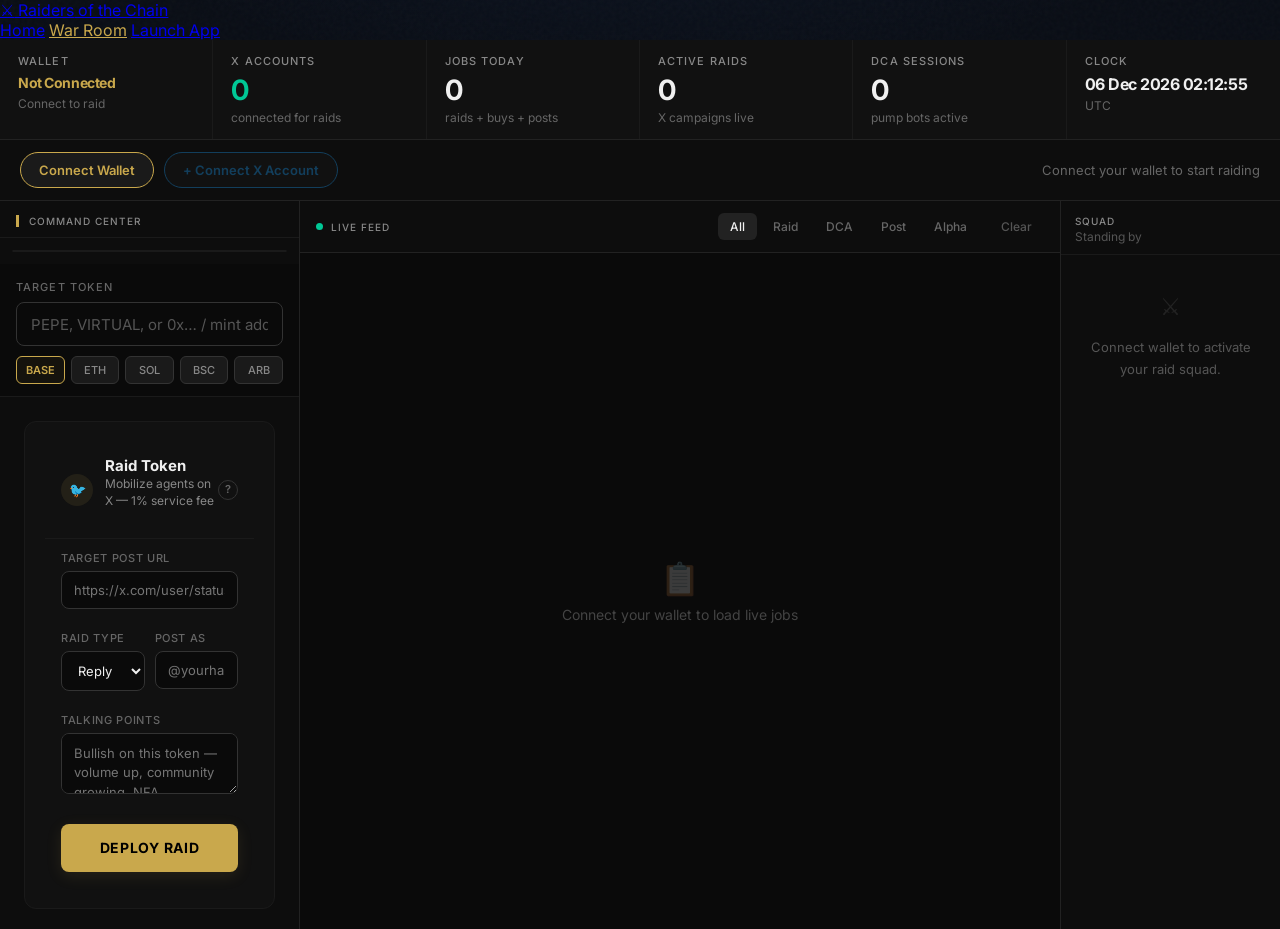
==== commit 62f1611f: "revert: restore last working dashboard with inline styles" ====
--- a/dashboard.html
+++ b/dashboard.html
@@ -9,7 +9,571 @@
   <link href="https://fonts.googleapis.com/css2?family=Inter:wght@400;500;600;700;800&display=swap" rel="stylesheet">
   <link rel="stylesheet" href="style.css">
   <link rel="icon" href="data:image/svg+xml,<svg xmlns='http://www.w3.org/2000/svg' viewBox='0 0 32 32'><rect width='32' height='32' rx='4' fill='%23FF4D00'/><text x='16' y='22' text-anchor='middle' font-family='monospace' font-weight='900' font-size='16' fill='%23000'>⚔</text></svg>">
-  <!-- styles in style.css -->
+  <style>
+    *, *::before, *::after { box-sizing: border-box; }
+
+    /* ── WAR ROOM SHELL ── */
+    .wr-shell {
+      display: grid;
+      grid-template-columns: 300px 1fr 220px;
+      grid-template-rows: auto auto 1fr;
+      min-height: calc(100vh - 56px);
+      background: #0a0a0a;
+    }
+
+    /* ── STATS BAR ── */
+    .wr-statsbar {
+      grid-column: 1 / -1;
+      display: grid;
+      grid-template-columns: repeat(6, 1fr);
+      gap: 0;
+      background: #111;
+      border-bottom: 1px solid #222;
+    }
+    .wr-stat {
+      padding: 14px 18px;
+      display: flex; flex-direction: column; gap: 2px;
+      border-right: 1px solid #1a1a1a;
+    }
+    .wr-stat:last-child { border-right: none; }
+    .wr-stat-label {
+      font-family: 'Inter', system-ui, sans-serif;
+      font-size: 11px; font-weight: 500;
+      color: #888; text-transform: uppercase;
+      letter-spacing: 0.1em;
+    }
+    .wr-stat-val {
+      font-family: 'Inter', system-ui, sans-serif;
+      font-size: 28px; font-weight: 700;
+      color: #f0f0f0;
+    }
+    .wr-stat-val.green { color: #00c896; }
+    .wr-stat-val.red   { color: #ff4444; }
+    .wr-stat-sub {
+      font-family: 'Inter', system-ui, sans-serif;
+      font-size: 12px; color: #666;
+    }
+
+    /* ── WALLET CONNECT BAR ── */
+    .wallet-bar {
+      grid-column: 1 / -1;
+      display: flex; align-items: center; justify-content: space-between;
+      padding: 12px 20px;
+      background: #0d0d0d;
+      border-bottom: 1px solid #222;
+      flex-wrap: wrap; gap: 8px;
+    }
+    .wallet-bar-left { display: flex; align-items: center; gap: 10px; flex-wrap: wrap; }
+    .wallet-addr {
+      font-family: 'Inter', system-ui, sans-serif; font-size: 13px;
+      color: #c9a84c; background: rgba(201,168,76,.08);
+      border: 1px solid rgba(201,168,76,.2); border-radius: 20px;
+      padding: 6px 14px;
+    }
+    .x-account-pill {
+      display: inline-flex; align-items: center; gap: 6px;
+      font-family: 'Inter', system-ui, sans-serif; font-size: 13px;
+      background: rgba(29,155,240,.08); border: 1px solid rgba(29,155,240,.25);
+      color: #1d9bf0; border-radius: 20px; padding: 6px 14px;
+      cursor: pointer; transition: background .15s;
+    }
+    .x-account-pill:hover { background: rgba(29,155,240,.15); }
+    .x-account-pill .remove-x { color: #ff4444; margin-left: 4px; font-size: 12px; }
+    .btn-connect-wallet {
+      font-family: 'Inter', system-ui, sans-serif; font-size: 13px; font-weight: 600;
+      background: #1a1a1a; color: #c9a84c;
+      border: 1px solid #c9a84c; border-radius: 20px;
+      padding: 8px 18px; cursor: pointer;
+      transition: all .15s; min-height: 36px;
+    }
+    .btn-connect-wallet:hover { background: rgba(201,168,76,.1); }
+    .btn-connect-wallet.connected {
+      background: rgba(0,200,150,.08); color: #00c896;
+      border: 1px solid rgba(0,200,150,.3);
+    }
+    .btn-connect-x {
+      font-family: 'Inter', system-ui, sans-serif; font-size: 13px; font-weight: 600;
+      background: #1a1a1a; color: #1d9bf0;
+      border: 1px solid #1d9bf0; border-radius: 20px;
+      padding: 8px 18px; cursor: pointer;
+      transition: all .15s; min-height: 36px;
+    }
+    .btn-connect-x:hover { background: rgba(29,155,240,.1); }
+    .btn-connect-x:disabled { opacity: .35; cursor: not-allowed; }
+
+    /* ── LEFT: COMMAND PANEL ── */
+    .cmd-panel {
+      background: #0d0d0d;
+      border-right: 1px solid #222;
+      overflow-y: auto;
+      height: calc(100vh - 56px - 64px - 52px);
+      display: flex; flex-direction: column;
+    }
+    .cmd-panel::-webkit-scrollbar { width: 3px; }
+    .cmd-panel::-webkit-scrollbar-thumb { background: #333; border-radius: 2px; }
+
+    .cmd-target {
+      padding: 16px 16px 12px;
+      border-bottom: 1px solid #1a1a1a;
+      background: #0a0a0a;
+    }
+    .cmd-target-label {
+      font-family: 'Inter', system-ui, sans-serif;
+      font-size: 11px; font-weight: 500;
+      color: #666; text-transform: uppercase;
+      letter-spacing: 0.1em; margin-bottom: 8px;
+    }
+    .cmd-target-input {
+      width: 100%; background: #0a0a0a;
+      border: 1px solid #333; border-radius: 8px;
+      padding: 10px 14px; height: 44px;
+      font-family: 'Inter', system-ui, sans-serif;
+      font-size: 15px; color: #f0f0f0; outline: none;
+      transition: border-color .15s, box-shadow .15s;
+    }
+    .cmd-target-input:focus { border-color: #c9a84c; box-shadow: 0 0 0 2px rgba(201,168,76,.12); }
+    .cmd-target-input::placeholder { color: #555; }
+    .cmd-chain-row { display: flex; gap: 6px; margin-top: 10px; }
+    .cmd-chain-btn {
+      flex: 1; padding: 6px 4px; height: 28px;
+      font-family: 'Inter', system-ui, sans-serif; font-size: 11px; font-weight: 500;
+      text-transform: uppercase;
+      background: #1a1a1a; border: 1px solid #333;
+      color: #888; border-radius: 6px; cursor: pointer; transition: all .15s;
+    }
+    .cmd-chain-btn:hover { color: #f0f0f0; border-color: #444; }
+    .cmd-chain-btn.active { border-color: #c9a84c; color: #c9a84c; background: rgba(201,168,76,.06); font-weight: 600; }
+
+    /* ── ALPHA SCANNER PANEL ── */
+    .alpha-panel {
+      margin: 12px;
+      background: #111;
+      border: 1px solid #1a1a1a;
+      border-radius: 12px;
+      overflow: hidden;
+    }
+    .alpha-head {
+      display: flex; align-items: center; justify-content: space-between;
+      padding: 10px 14px;
+      background: #0d0d0d;
+      border-bottom: 1px solid #1a1a1a;
+    }
+    .alpha-title {
+      font-family: 'Inter', system-ui, sans-serif;
+      font-size: 13px; font-weight: 600; color: #f0f0f0;
+      text-transform: uppercase; letter-spacing: 0.04em;
+    }
+    .alpha-scan-btn {
+      font-family: 'Inter', system-ui, sans-serif; font-size: 12px; font-weight: 600;
+      background: rgba(201,168,76,.08); color: #c9a84c;
+      border: 1px solid rgba(201,168,76,.2); border-radius: 6px;
+      padding: 6px 14px; cursor: pointer; transition: all .15s;
+    }
+    .alpha-scan-btn:hover { background: rgba(201,168,76,.15); }
+    .alpha-results { padding: 6px 8px; max-height: 180px; overflow-y: auto; }
+    .alpha-token-row {
+      display: flex; align-items: center; justify-content: space-between;
+      padding: 6px 8px; border-radius: 6px; cursor: pointer;
+      transition: background .1s;
+    }
+    .alpha-token-row:hover { background: rgba(255,255,255,.03); }
+    .alpha-token-sym { font-family: 'Inter', system-ui, sans-serif; font-size: 13px; color: #f0f0f0; font-weight: 600; }
+    .alpha-token-meta { font-family: 'Inter', system-ui, sans-serif; font-size: 12px; color: #666; }
+    .alpha-token-change { font-family: 'Inter', system-ui, sans-serif; font-size: 13px; font-weight: 600; }
+    .alpha-token-change.pos { color: #00c896; }
+    .alpha-token-change.neg { color: #ff4444; }
+    .alpha-empty { font-family: 'Inter', system-ui, sans-serif; font-size: 12px; color: #555; padding: 12px 8px; text-align: center; }
+
+    /* action cards */
+    .cmd-actions { padding: 12px 12px 24px; display: flex; flex-direction: column; gap: 8px; }
+
+    .action-card { padding: 20px !important;
+      background: #111; border: 1px solid #1a1a1a;
+      border-radius: 12px; overflow: hidden; transition: border-color .15s;
+    }
+    .action-card:hover { border-color: #333; }
+
+    .action-card-head {
+      display: flex; align-items: center; justify-content: space-between;
+      padding: 14px 16px; cursor: pointer; user-select: none;
+    }
+    .action-card-left { display: flex; align-items: center; gap: 12px; }
+    .action-icon {
+      width: 32px; height: 32px; border-radius: 50%;
+      background: #1a1a1a;
+      display: flex; align-items: center; justify-content: center;
+      font-size: 14px; flex-shrink: 0;
+    }
+    .action-icon.raid   { background: rgba(201,168,76,.1); }
+    .action-icon.buy    { background: rgba(0,200,150,.1); }
+    .action-icon.thread { background: rgba(59,130,246,.1); }
+    .action-icon.dca    { background: rgba(201,168,76,.1); }
+
+    .action-name {
+      font-family: 'Inter', system-ui, sans-serif;
+      font-size: 15px; font-weight: 700; color: #f0f0f0;
+    }
+    .action-tagline { white-space: normal !important; overflow: visible !important; text-overflow: unset !important;
+      font-family: 'Inter', system-ui, sans-serif;
+      font-size: 12px; color: #888; margin-top: 1px;
+      white-space: nowrap; overflow: hidden; text-overflow: ellipsis;
+    }
+
+    .action-info-btn {
+      width: 20px; height: 20px; border-radius: 50%;
+      background: transparent; border: 1px solid #333;
+      color: #666; font-family: 'Inter', system-ui, sans-serif;
+      font-size: 11px; font-weight: 600; cursor: pointer; flex-shrink: 0;
+      display: flex; align-items: center; justify-content: center;
+      transition: all .15s; line-height: 1;
+    }
+    .action-info-btn:hover { border-color: #555; color: #aaa; }
+
+    .action-info-box {
+      display: none; padding: 10px 16px 14px;
+      font-family: 'Inter', system-ui, sans-serif;
+      font-size: 13px; color: #888; line-height: 1.6;
+      border-top: 1px solid #1a1a1a; background: #0d0d0d;
+    }
+    .action-info-box.open { display: block; }
+
+    .action-body {
+      display: none; padding: 0 16px 16px;
+      border-top: 1px solid #1a1a1a;
+    }
+    .action-body.open { display: block; }
+
+    .deploy-btn {
+      width: 100%; padding: 0; height: 48px;
+      font-family: 'Inter', system-ui, sans-serif;
+      font-size: 14px; font-weight: 700;
+      text-transform: uppercase; letter-spacing: 0.05em;
+      border: none; border-radius: 8px; cursor: pointer;
+      display: flex; align-items: center; justify-content: center; gap: 8px;
+      transition: all .15s; position: relative; overflow: hidden;
+    }
+    .deploy-btn:active { transform: scale(.98); }
+    .deploy-btn:disabled { opacity: .4; cursor: not-allowed; }
+
+    .deploy-btn.raid   { background: #c9a84c; color: #000; }
+    .deploy-btn.raid:hover:not(:disabled)   { background: #d4b85c; }
+    .deploy-btn.buy    { background: #c9a84c; color: #000; }
+    .deploy-btn.buy:hover:not(:disabled)    { background: #d4b85c; }
+    .deploy-btn.thread { background: #c9a84c; color: #000; }
+    .deploy-btn.thread:hover:not(:disabled) { background: #d4b85c; }
+    .deploy-btn.dca    { background: #c9a84c; color: #000; }
+    .deploy-btn.dca:hover:not(:disabled)    { background: #d4b85c; }
+
+    .ac-form { display: grid; gap: 10px; margin-top: 12px; }
+    .ac-row  { display: grid; grid-template-columns: 1fr 1fr; gap: 10px; }
+    .ac-field label {
+      display: block;
+      font-family: 'Inter', system-ui, sans-serif;
+      font-size: 11px; font-weight: 500;
+      color: #666; text-transform: uppercase;
+      letter-spacing: 0.06em; margin-bottom: 6px;
+    }
+    .ac-field input, .ac-field select, .ac-field textarea {
+      width: 100%; background: #0a0a0a; border: 1px solid #333;
+      border-radius: 8px; padding: 10px 12px;
+      font-family: 'Inter', system-ui, sans-serif;
+      font-size: 13px; color: #f0f0f0; outline: none;
+      transition: border-color .15s;
+    }
+    .ac-field input:focus, .ac-field select:focus, .ac-field textarea:focus { border-color: #c9a84c; }
+    .ac-field select option { background: #111; color: #f0f0f0; }
+    .ac-field textarea { resize: vertical; min-height: 56px; line-height: 1.5; }
+
+    /* DCA sessions */
+    .dca-sessions { margin-top: 8px; display: flex; flex-direction: column; gap: 4px; }
+    .dca-session-row {
+      display: flex; align-items: center; justify-content: space-between;
+      padding: 8px 12px;
+      background: rgba(201,168,76,.04); border: 1px solid #222; border-radius: 8px;
+      font-family: 'Inter', system-ui, sans-serif; font-size: 12px; color: #aaa;
+    }
+    .dca-stop-btn {
+      font-family: 'Inter', system-ui, sans-serif; font-size: 12px; font-weight: 600;
+      background: #1a1a1a; color: #ff4444;
+      border: 1px solid #ff4444; border-radius: 6px;
+      padding: 4px 10px; cursor: pointer; transition: all .15s;
+    }
+    .dca-stop-btn:hover { background: rgba(255,68,68,.1); }
+
+    /* X account sections */
+    .x-accounts-list { display: flex; flex-direction: column; gap: 4px; margin-top: 8px; }
+    .x-acct-row {
+      display: flex; align-items: center; justify-content: space-between;
+      padding: 6px 12px;
+      background: rgba(29,155,240,.04); border: 1px solid rgba(29,155,240,.15); border-radius: 8px;
+      font-family: 'Inter', system-ui, sans-serif; font-size: 13px; color: #1d9bf0;
+    }
+    .x-acct-remove { color: #ff4444; cursor: pointer; padding: 0 4px; transition: color .15s; }
+    .x-acct-remove:hover { color: #ff6666; }
+
+    /* ── CENTER: JOB FEED ── */
+    .job-feed {
+      display: flex; flex-direction: column; overflow: hidden;
+      height: calc(100vh - 56px - 64px - 52px);
+      background: #0a0a0a;
+    }
+    .job-feed-head {
+      display: flex; align-items: center; justify-content: space-between;
+      padding: 12px 16px;
+      background: #0d0d0d;
+      border-bottom: 1px solid #222;
+      flex-shrink: 0;
+    }
+    .job-feed-title {
+      font-family: 'Inter', system-ui, sans-serif;
+      font-size: 10px; font-weight: 500;
+      color: #888; text-transform: uppercase;
+      letter-spacing: 0.1em;
+      display: flex; align-items: center; gap: 8px;
+    }
+    .live-dot { width: 7px; height: 7px; border-radius: 50%; background: #00c896; animation: pulse 1.5s infinite; }
+    .live-dot.red { background: #ff4444; }
+    .job-filter-tabs { display: flex; gap: 4px; }
+    .jf-tab {
+      padding: 6px 12px;
+      font-family: 'Inter', system-ui, sans-serif;
+      font-size: 12px; font-weight: 500;
+      background: transparent; border: none;
+      color: #666; border-radius: 6px; cursor: pointer;
+      transition: all .15s;
+    }
+    .jf-tab:hover { color: #aaa; background: #1a1a1a; }
+    .jf-tab.active { background: #222; color: #f0f0f0; }
+    .jf-tab-clear { color: #555 !important; }
+
+    .job-scroll { flex: 1; overflow-y: auto; padding: 0; }
+    .job-scroll::-webkit-scrollbar { width: 3px; }
+    .job-scroll::-webkit-scrollbar-thumb { background: #333; border-radius: 2px; }
+
+    .job-row {
+      display: grid; grid-template-columns: 72px 90px 1fr auto auto;
+      gap: 8px; align-items: center;
+      padding: 10px 16px; min-height: 44px;
+      border-bottom: 1px solid #1a1a1a;
+      transition: background .1s;
+    }
+    .job-row:nth-child(odd) { background: #0d0d0d; }
+    .job-row:nth-child(even) { background: #111; }
+    .job-row:hover { background: #1a1a1a; }
+    .job-row.new { animation: rowSlide .3s ease both; }
+    .job-time {
+      font-family: 'Inter', system-ui, sans-serif;
+      font-size: 12px; color: #555;
+    }
+    .job-agent {
+      font-family: 'Inter', system-ui, sans-serif;
+      font-size: 13px; color: #f0f0f0; font-weight: 600;
+    }
+    .job-msg {
+      font-family: 'Inter', system-ui, sans-serif;
+      font-size: 13px; color: #aaa; line-height: 1.4;
+      white-space: nowrap; overflow: hidden; text-overflow: ellipsis;
+    }
+    .job-badge {
+      padding: 3px 8px; border-radius: 4px;
+      font-family: 'Inter', system-ui, sans-serif;
+      font-size: 11px; font-weight: 600; white-space: nowrap;
+    }
+    .jb-buy    { background: rgba(0,200,150,.1);  color: #00c896; }
+    .jb-raid   { background: rgba(59,130,246,.1);  color: #60a5fa; }
+    .jb-post   { background: rgba(168,85,247,.1);  color: #a855f7; }
+    .jb-swap   { background: rgba(201,168,76,.1);  color: #c9a84c; }
+    .jb-arb    { background: rgba(236,72,153,.1);  color: #f472b6; }
+    .jb-dca    { background: rgba(201,168,76,.1);  color: #c9a84c; }
+    .jb-alpha  { background: rgba(0,200,150,.1);   color: #00c896; }
+    .feed-empty {
+      display: flex; flex-direction: column; align-items: center;
+      justify-content: center; height: 100%; gap: 8px;
+      font-family: 'Inter', system-ui, sans-serif;
+      font-size: 14px; color: #444;
+    }
+    .feed-empty-icon { font-size: 2rem; opacity: .2; }
+
+    /* ── RIGHT: AGENT ROSTER ── */
+    .agent-roster {
+      background: #0d0d0d; border-left: 1px solid #222;
+      overflow-y: auto;
+      height: calc(100vh - 56px - 64px - 52px);
+    }
+    .agent-roster::-webkit-scrollbar { width: 3px; }
+    .agent-roster::-webkit-scrollbar-thumb { background: #333; border-radius: 2px; }
+
+    .roster-head {
+      padding: 14px 14px 10px;
+      border-bottom: 1px solid #1a1a1a;
+      background: #0d0d0d; position: sticky; top: 0; z-index: 2;
+    }
+    .roster-title {
+      font-family: 'Inter', system-ui, sans-serif;
+      font-size: 10px; font-weight: 500;
+      color: #888; text-transform: uppercase;
+      letter-spacing: 0.1em;
+    }
+    .roster-subtitle {
+      font-family: 'Inter', system-ui, sans-serif;
+      font-size: 12px; color: #555; margin-top: 2px;
+    }
+
+    .roster-body { padding: 8px; }
+
+    .agent-chip {
+      display: flex; align-items: center; gap: 10px;
+      padding: 8px 10px; height: 40px;
+      background: #111; border: 1px solid #1a1a1a;
+      border-radius: 8px; margin-bottom: 6px;
+      position: relative; overflow: hidden; transition: border-color .15s;
+    }
+    .agent-chip:hover { border-color: #333; }
+    .agent-chip::before { content: ''; position: absolute; left: 0; top: 0; bottom: 0; width: 2px; }
+    .agent-chip.buying::before  { background: #00c896; }
+    .agent-chip.raiding::before { background: #60a5fa; }
+    .agent-chip.posting::before { background: #a855f7; }
+    .agent-chip.idle::before    { background: #333; }
+
+    .agent-chip-avatar {
+      width: 32px; height: 32px; border-radius: 50%; flex-shrink: 0;
+      background: #1a1a1a;
+      display: flex; align-items: center; justify-content: center;
+      font-family: 'Inter', system-ui, sans-serif;
+      font-size: 12px; font-weight: 700; color: #f0f0f0;
+    }
+    .agent-chip-info { flex: 1; min-width: 0; }
+    .agent-chip-name {
+      font-family: 'Inter', system-ui, sans-serif;
+      font-size: 13px; font-weight: 600; color: #f0f0f0;
+      white-space: nowrap; overflow: hidden; text-overflow: ellipsis;
+    }
+    .agent-chip-action {
+      font-family: 'Inter', system-ui, sans-serif;
+      font-size: 11px; color: #666;
+      white-space: nowrap; overflow: hidden; text-overflow: ellipsis;
+      margin-top: 1px;
+    }
+    .agent-chip-status { flex-shrink: 0; }
+
+    .status-dot { width: 8px; height: 8px; border-radius: 50%; }
+    .status-dot.buying  { background: #00c896; animation: pulse 1.5s infinite; }
+    .status-dot.raiding { background: #60a5fa; animation: pulse 1.5s infinite; }
+    .status-dot.posting { background: #a855f7; animation: pulse 1.5s infinite; }
+    .status-dot.idle    { background: #444; }
+
+    .agent-chip-stats { display: flex; gap: 8px; margin-top: 4px; }
+    .ac-stat-val { font-family: 'Inter', system-ui, sans-serif; font-size: 12px; color: #c9a84c; font-weight: 600; }
+    .ac-stat-lbl { font-family: 'Inter', system-ui, sans-serif; font-size: 10px; color: #666; text-transform: uppercase; letter-spacing: 0.06em; }
+
+    .cmd-settings {
+      margin-top: auto;
+      border-top: 1px solid #1a1a1a;
+      padding: 12px 14px;
+    }
+    .cmd-settings-title {
+      font-family: 'Inter', system-ui, sans-serif;
+      font-size: 10px; font-weight: 500;
+      color: #666; text-transform: uppercase;
+      letter-spacing: 0.1em; margin-bottom: 8px;
+    }
+
+    .wr-btn {
+      display: inline-flex; align-items: center; gap: 6px;
+      padding: 8px 14px;
+      font-family: 'Inter', system-ui, sans-serif;
+      font-size: 13px; font-weight: 600;
+      border-radius: 8px; cursor: pointer; border: none;
+      transition: all .15s;
+    }
+    .wr-btn-dim { background: #1a1a1a; color: #888; border: 1px solid #333; }
+    .wr-btn-dim:hover { background: #222; color: #f0f0f0; }
+    .wr-btn-sm { padding: 6px 12px; font-size: 12px; }
+    .wr-btn-gold { background: #c9a84c; color: #000; }
+    .wr-btn-gold:hover { background: #d4b85c; }
+
+    /* TOAST */
+    .wr-toast {
+      position: fixed; bottom: 24px; right: 24px; z-index: 999;
+      background: #1a1a1a; border: 1px solid #333;
+      border-radius: 10px; padding: 12px 18px;
+      font-family: 'Inter', system-ui, sans-serif;
+      font-size: 13px; color: #f0f0f0;
+      display: flex; align-items: center; gap: 8px;
+      transform: translateY(100px); opacity: 0;
+      transition: all .3s; pointer-events: none;
+      max-width: 380px;
+      box-shadow: 0 8px 32px rgba(0,0,0,.5);
+    }
+    .wr-toast.show { transform: translateY(0); opacity: 1; }
+
+    /* CONNECT MODAL */
+    .modal-overlay {
+      position: fixed; inset: 0;
+      background: rgba(0,0,0,.8); backdrop-filter: blur(4px);
+      z-index: 200; display: flex; align-items: center; justify-content: center;
+      opacity: 0; pointer-events: none; transition: opacity .2s;
+    }
+    .modal-overlay.open { opacity: 1; pointer-events: all; }
+    .modal-box {
+      background: #1a1a1a; border: 1px solid #333;
+      border-radius: 16px; padding: 24px; max-width: 380px; width: 90%;
+    }
+    .modal-title {
+      font-family: 'Inter', system-ui, sans-serif;
+      font-size: 18px; font-weight: 700; color: #f0f0f0;
+      margin-bottom: 6px;
+    }
+    .modal-sub {
+      font-family: 'Inter', system-ui, sans-serif;
+      font-size: 13px; color: #888; margin-bottom: 16px; line-height: 1.6;
+    }
+    .modal-provider-btn {
+      width: 100%; display: flex; align-items: center; gap: 12px;
+      padding: 12px 16px; background: #111;
+      border: 1px solid #222; border-radius: 10px;
+      font-family: 'Inter', system-ui, sans-serif;
+      font-size: 14px; color: #f0f0f0; cursor: pointer;
+      transition: all .15s; margin-bottom: 6px; min-height: 48px;
+    }
+    .modal-provider-btn:hover { border-color: #444; background: #1a1a1a; }
+    .modal-close {
+      float: right; background: none; border: none;
+      color: #666; font-size: 18px; cursor: pointer; margin-top: -4px;
+    }
+    .modal-close:hover { color: #aaa; }
+
+    @media (max-width: 1100px) {
+      .wr-shell { grid-template-columns: 280px 1fr 0px; }
+      .agent-roster { display: none; }
+    }
+    @media (max-width: 760px) {
+      .wr-shell { grid-template-columns: 1fr; }
+      .wr-statsbar { grid-template-columns: repeat(3,1fr); }
+      .cmd-panel, .agent-roster { height: auto; }
+      .job-feed { height: 60vh; }
+    }
+
+    @keyframes pulse { 0%,100%{opacity:1} 50%{opacity:.4} }
+    @keyframes fadeIn { from{opacity:0;transform:translateY(4px)} to{opacity:1;transform:translateY(0)} }
+    @keyframes rowSlide { from{opacity:0;transform:translateX(-6px)} to{opacity:1;transform:translateX(0)} }
+    .fade-in { animation: fadeIn .2s ease both; }
+
+    .progress-wrap { background: #1a1a1a; border-radius: 20px; height: 3px; margin: 4px 0; overflow: hidden; }
+    .progress-bar { height: 100%; border-radius: 20px; background: linear-gradient(90deg,#a08030,#c9a84c); transition: width .5s; }
+
+    /* Send to Telegram button */
+    .btn-tg {
+      padding: 4px 8px; height: 28px;
+      font-family: 'Inter', system-ui, sans-serif;
+      font-size: 11px; font-weight: 600;
+      background: rgba(0,136,204,.08); color: #38bdf8;
+      border: 1px solid rgba(0,136,204,.2); border-radius: 6px;
+      cursor: pointer; transition: all .15s; white-space: nowrap;
+    }
+    .btn-tg:hover { background: rgba(0,136,204,.15); color: #7dd3fc; }
+    .btn-tg:disabled { opacity: .35; cursor: not-allowed; }
+  </style>
 </head>
 <body>
 
@@ -66,28 +630,7 @@
   <!-- ══ WALLET + X CONNECT BAR ══ -->
   <div class="wallet-bar">
     <div class="wallet-bar-left">
-      <div id="chain-wallet-row" style="display:flex;gap:8px;flex-wrap:wrap;align-items:center;">
-        <div class="chain-wallet-slot" id="slot-base" onclick="openWalletModal('base')">
-          <span class="cw-chain">BASE</span>
-          <span class="cw-addr" id="cw-base">+ Connect</span>
-        </div>
-        <div class="chain-wallet-slot" id="slot-ethereum" onclick="openWalletModal('ethereum')">
-          <span class="cw-chain">ETH</span>
-          <span class="cw-addr" id="cw-ethereum">+ Connect</span>
-        </div>
-        <div class="chain-wallet-slot" id="slot-solana" onclick="openWalletModal('solana')">
-          <span class="cw-chain">SOL</span>
-          <span class="cw-addr" id="cw-solana">+ Connect</span>
-        </div>
-        <div class="chain-wallet-slot" id="slot-bsc" onclick="openWalletModal('bsc')">
-          <span class="cw-chain">BSC</span>
-          <span class="cw-addr" id="cw-bsc">+ Connect</span>
-        </div>
-        <div class="chain-wallet-slot" id="slot-arbitrum" onclick="openWalletModal('arbitrum')">
-          <span class="cw-chain">ARB</span>
-          <span class="cw-addr" id="cw-arbitrum">+ Connect</span>
-        </div>
-      </div>
+      <button class="btn-connect-wallet" id="btnConnectWallet" onclick="openWalletModal()">Connect Wallet</button>
       <span id="walletAddrDisplay" style="display:none;" class="wallet-addr"></span>
       <button class="btn-connect-x" id="btnConnectX" onclick="connectX()" disabled>+ Connect X Account</button>
       <div id="xAccountsBar"></div>
@@ -333,15 +876,15 @@
     <div class="modal-sub">Your wallet is your identity — private key never leaves your device.</div>
 
     <div id="walletProviderBtns">
-      <button class="modal-provider-btn" id="btn-metamask" onclick="connectMetaMask()">
+      <button class="modal-provider-btn" onclick="connectMetaMask()">
         <span style="font-size:1.3rem;">🦊</span>
         <span><strong>MetaMask</strong><br><span style="font-size:12px;color:#666;">Browser extension — Base / EVM</span></span>
       </button>
-      <button class="modal-provider-btn" id="btn-phantom" onclick="connectPhantom()">
+      <button class="modal-provider-btn" onclick="connectPhantom()">
         <span style="font-size:1.3rem;">👻</span>
         <span><strong>Phantom</strong><br><span style="font-size:12px;color:#666;">Solana + EVM</span></span>
       </button>
-      <button class="modal-provider-btn" id="btn-coinbase" onclick="connectCoinbase()">
+      <button class="modal-provider-btn" onclick="connectCoinbase()">
         <span style="font-size:1.3rem;">🔵</span>
         <span><strong>Coinbase Wallet</strong><br><span style="font-size:12px;color:#666;">Base-native · also X wallet</span></span>
       </button>
@@ -349,7 +892,7 @@
         <span style="font-size:1.3rem;">𝕏</span>
         <span><strong>X Wallet</strong><br><span style="font-size:12px;color:#666;">Scan QR from X app → Wallet tab</span></span>
       </button>
-      <button class="modal-provider-btn" id="btn-wc" onclick="connectWalletConnect()">
+      <button class="modal-provider-btn" onclick="connectWalletConnect()">
         <span style="font-size:1.3rem;">🔗</span>
         <span><strong>WalletConnect</strong><br><span style="font-size:12px;color:#666;">Any mobile wallet — Trust, Rainbow, etc.</span></span>
       </button>
@@ -422,25 +965,7 @@
 const WC_PROJECT_ID = 'ff5dd5e462b92932d7b28c00b81695e8';
 let _wcProvider = null, _wcSdkLoaded = false;
 
-let _connectingChain = null;
-
-function openWalletModal(chain) {
-  _connectingChain = chain || null;
-  const chainLabels = { base:'Base (EVM)', ethereum:'Ethereum (EVM)', solana:'Solana', bsc:'BNB Chain (EVM)', arbitrum:'Arbitrum (EVM)' };
-  const chainHints  = { base:'MetaMask, Phantom EVM, or Coinbase', ethereum:'MetaMask or WalletConnect', solana:'Phantom (Solana)', bsc:'MetaMask', arbitrum:'MetaMask or WalletConnect' };
-  const isSolana = chain === 'solana';
-
-  const labelEl = document.getElementById('modal-chain-label');
-  const hintEl  = document.getElementById('modal-chain-hint');
-  if (labelEl) labelEl.textContent = chain ? (chainLabels[chain] || chain) : 'All Chains';
-  if (hintEl)  hintEl.textContent  = chain ? (chainHints[chain]  || 'Choose your wallet') : 'Choose your wallet provider';
-
-  // Show/hide providers by chain
-  const mm = document.getElementById('btn-metamask');
-  const cb = document.getElementById('btn-coinbase');
-  if (mm) mm.style.display = isSolana ? 'none' : 'flex';
-  if (cb) cb.style.display = isSolana ? 'none' : 'flex';
-
+function openWalletModal() {
   // reset state
   document.getElementById('walletProviderBtns').style.display = 'block';
   document.getElementById('wcQrSection').style.display = 'none';
@@ -647,68 +1172,36 @@
   if (_wcProvider) { try { _wcProvider.disconnect(); } catch(_) {} _wcProvider = null; }
 }
 
-// Per-chain wallet registry (persisted in localStorage)
-let chainWallets = JSON.parse(localStorage.getItem('raiders_chain_wallets') || '{}');
-
-function updateChainSlotUI() {
-  const evmChains = ['base','ethereum','bsc','arbitrum'];
-  // Reset all
-  [...evmChains, 'solana'].forEach(c => {
-    const el   = document.getElementById('cw-' + c);
-    const slot = document.getElementById('slot-' + c);
-    if (el)   el.textContent = '+ Connect';
-    if (slot) slot.classList.remove('connected');
-  });
-  // Apply stored wallets
-  Object.entries(chainWallets).forEach(([chain, w]) => {
-    const el   = document.getElementById('cw-' + chain);
-    const slot = document.getElementById('slot-' + chain);
-    const short = w.address.slice(0,4) + '..' + w.address.slice(-4);
-    if (el)   el.textContent = short;
-    if (slot) slot.classList.add('connected');
-  });
-}
-
 function onWalletConnected(address, type) {
   connectedWallet = { address, type };
-
-  // Store per chain
-  const isSolana = (type === 'phantom' && !address.startsWith('0x')) || type === 'solana';
-  const targetChain = _connectingChain || (isSolana ? 'solana' : 'base');
-  if (isSolana) {
-    chainWallets['solana'] = { address, type };
-  } else {
-    // EVM wallet covers all EVM chains
-    ['base','ethereum','bsc','arbitrum'].forEach(c => { chainWallets[c] = { address, type }; });
-  }
-  localStorage.setItem('raiders_chain_wallets', JSON.stringify(chainWallets));
-  updateChainSlotUI();
 
   // Update UI
   const short = address.slice(0,6) + '...' + address.slice(-4);
   document.getElementById('stat-wallet').textContent = short;
   document.getElementById('stat-wallet-sub').textContent = type;
-  const addrEl = document.getElementById('walletAddrDisplay');
-  if (addrEl) { addrEl.textContent = short; addrEl.style.display = ''; }
+  document.getElementById('walletAddrDisplay').textContent = short;
+  document.getElementById('walletAddrDisplay').style.display = '';
+
+  const btn = document.getElementById('btnConnectWallet');
+  btn.textContent = short;
+  btn.classList.add('connected');
 
   document.getElementById('btnConnectX').disabled = false;
   document.getElementById('walletStatus').textContent = 'Wallet connected — add X accounts to raid';
+
   toast('✅', 'Wallet connected: ' + short);
 
-  // Load data
+  // Load X accounts and jobs
   loadXAccounts();
   loadJobs();
   loadDcaSessions();
 }
 
 // ── X OAUTH ──────────────────────────────────────────────────────────────────
-async function connectX() {
+function connectX() {
   if (!connectedWallet) { toast('⚠', 'Connect wallet first'); return; }
-  try {
-    const res  = await fetch(`${RAIDERS_API}/auth/x/start?wallet=${encodeURIComponent(connectedWallet.address)}`);
-    const data = await res.json();
-    if (data.error) { toast('✕', 'X Auth error: ' + data.error); return; }
-    const popup = window.open(data.authUrl, 'x_oauth', 'width=600,height=700,left=200,top=100');
+  const url = `${RAIDERS_API}/auth/x/start?wallet=${encodeURIComponent(connectedWallet.address)}`;
+  const popup = window.open(url, 'x_oauth', 'width=600,height=700,left=200,top=100');
 
   // Poll for callback
   const poll = setInterval(() => {
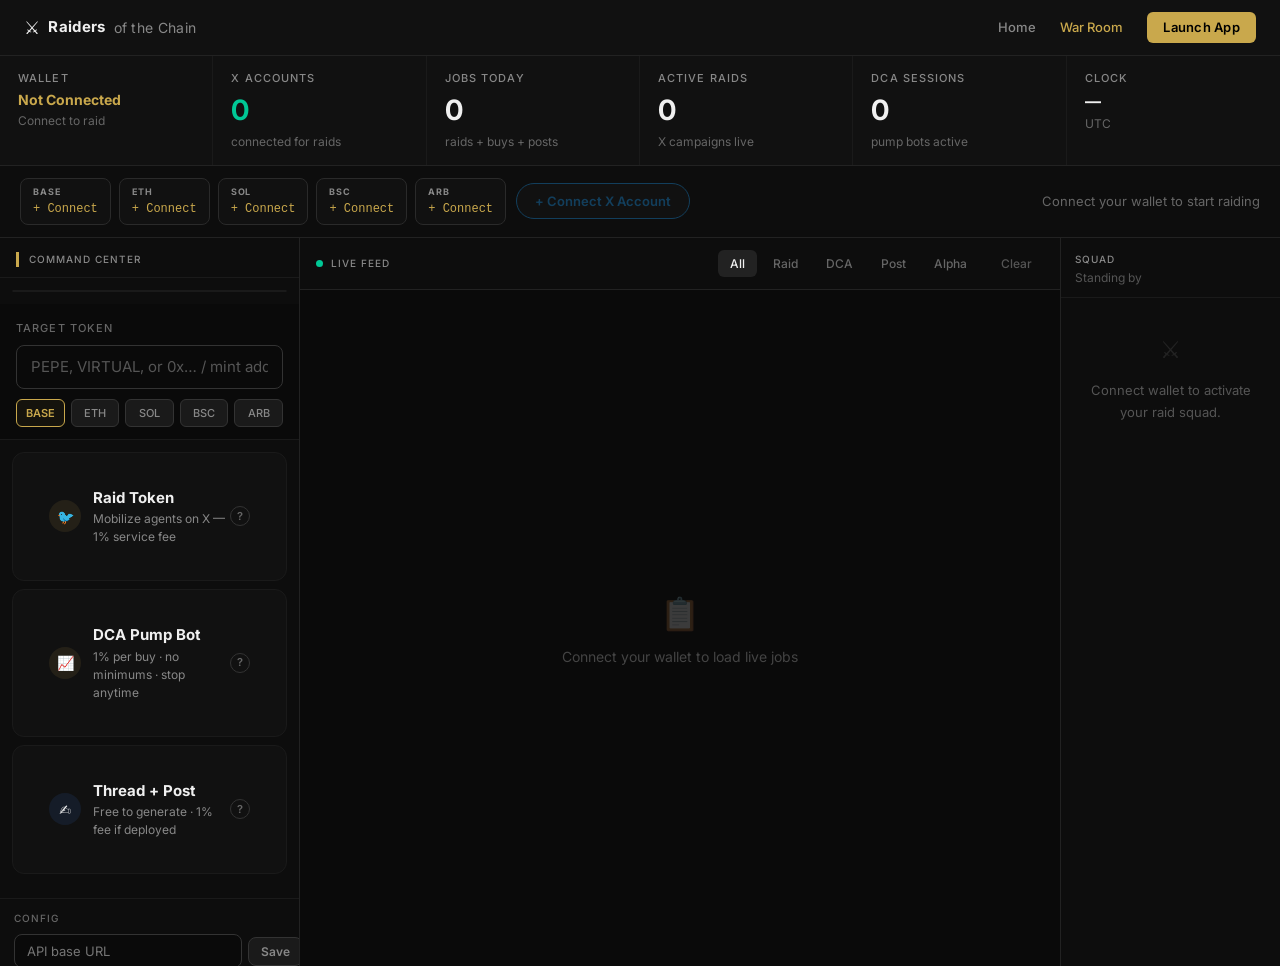
==== commit f5d4cdb5: "restore: Indiana Jones aesthetic + all functional fixes (wallet slots, DCA, X connect)" ====
--- a/dashboard.html
+++ b/dashboard.html
@@ -6,7 +6,7 @@
   <title>War Room — Raiders of the Chain</title>
   <link rel="preconnect" href="https://fonts.googleapis.com">
   <link rel="preconnect" href="https://fonts.gstatic.com" crossorigin>
-  <link href="https://fonts.googleapis.com/css2?family=Inter:wght@400;500;600;700;800&display=swap" rel="stylesheet">
+  <link href="https://fonts.googleapis.com/css2?family=Cinzel:wght@400;600;700;900&family=IM+Fell+English:ital@0;1&family=Space+Mono:wght@400;700&display=swap" rel="stylesheet">
   <link rel="stylesheet" href="style.css">
   <link rel="icon" href="data:image/svg+xml,<svg xmlns='http://www.w3.org/2000/svg' viewBox='0 0 32 32'><rect width='32' height='32' rx='4' fill='%23FF4D00'/><text x='16' y='22' text-anchor='middle' font-family='monospace' font-weight='900' font-size='16' fill='%23000'>⚔</text></svg>">
   <style>
@@ -91,6 +91,23 @@
       background: rgba(0,200,150,.08); color: #00c896;
       border: 1px solid rgba(0,200,150,.3);
     }
+    .chain-wallet-slot {
+      display: flex; flex-direction: column; align-items: flex-start;
+      background: #111; border: 1px solid #2a2a2a; border-radius: 8px;
+      padding: 6px 12px; cursor: pointer; min-width: 90px;
+      transition: border-color .15s;
+    }
+    .chain-wallet-slot:hover { border-color: #c9a84c; }
+    .chain-wallet-slot.connected { border-color: #00c896; }
+    .cw-chain {
+      font-size: 9px; font-weight: 700; letter-spacing: .1em;
+      color: #888; text-transform: uppercase; margin-bottom: 2px;
+    }
+    .chain-wallet-slot.connected .cw-chain { color: #00c896; }
+    .cw-addr {
+      font-size: 12px; font-weight: 500; color: #c9a84c; font-family: monospace;
+    }
+    .chain-wallet-slot.connected .cw-addr { color: #f0f0f0; }
     .btn-connect-x {
       font-family: 'Inter', system-ui, sans-serif; font-size: 13px; font-weight: 600;
       background: #1a1a1a; color: #1d9bf0;
@@ -630,7 +647,28 @@
   <!-- ══ WALLET + X CONNECT BAR ══ -->
   <div class="wallet-bar">
     <div class="wallet-bar-left">
-      <button class="btn-connect-wallet" id="btnConnectWallet" onclick="openWalletModal()">Connect Wallet</button>
+      <div id="chain-wallet-row" style="display:flex;gap:8px;flex-wrap:wrap;align-items:center;">
+        <div class="chain-wallet-slot" id="slot-base" onclick="openWalletModal('base')">
+          <span class="cw-chain">BASE</span>
+          <span class="cw-addr" id="cw-base">+ Connect</span>
+        </div>
+        <div class="chain-wallet-slot" id="slot-ethereum" onclick="openWalletModal('ethereum')">
+          <span class="cw-chain">ETH</span>
+          <span class="cw-addr" id="cw-ethereum">+ Connect</span>
+        </div>
+        <div class="chain-wallet-slot" id="slot-solana" onclick="openWalletModal('solana')">
+          <span class="cw-chain">SOL</span>
+          <span class="cw-addr" id="cw-solana">+ Connect</span>
+        </div>
+        <div class="chain-wallet-slot" id="slot-bsc" onclick="openWalletModal('bsc')">
+          <span class="cw-chain">BSC</span>
+          <span class="cw-addr" id="cw-bsc">+ Connect</span>
+        </div>
+        <div class="chain-wallet-slot" id="slot-arbitrum" onclick="openWalletModal('arbitrum')">
+          <span class="cw-chain">ARB</span>
+          <span class="cw-addr" id="cw-arbitrum">+ Connect</span>
+        </div>
+      </div>
       <span id="walletAddrDisplay" style="display:none;" class="wallet-addr"></span>
       <button class="btn-connect-x" id="btnConnectX" onclick="connectX()" disabled>+ Connect X Account</button>
       <div id="xAccountsBar"></div>
@@ -876,15 +914,15 @@
     <div class="modal-sub">Your wallet is your identity — private key never leaves your device.</div>
 
     <div id="walletProviderBtns">
-      <button class="modal-provider-btn" onclick="connectMetaMask()">
+      <button class="modal-provider-btn" id="btn-metamask" onclick="connectMetaMask()">
         <span style="font-size:1.3rem;">🦊</span>
         <span><strong>MetaMask</strong><br><span style="font-size:12px;color:#666;">Browser extension — Base / EVM</span></span>
       </button>
-      <button class="modal-provider-btn" onclick="connectPhantom()">
+      <button class="modal-provider-btn" id="btn-phantom" onclick="connectPhantom()">
         <span style="font-size:1.3rem;">👻</span>
         <span><strong>Phantom</strong><br><span style="font-size:12px;color:#666;">Solana + EVM</span></span>
       </button>
-      <button class="modal-provider-btn" onclick="connectCoinbase()">
+      <button class="modal-provider-btn" id="btn-coinbase" onclick="connectCoinbase()">
         <span style="font-size:1.3rem;">🔵</span>
         <span><strong>Coinbase Wallet</strong><br><span style="font-size:12px;color:#666;">Base-native · also X wallet</span></span>
       </button>
@@ -892,7 +930,7 @@
         <span style="font-size:1.3rem;">𝕏</span>
         <span><strong>X Wallet</strong><br><span style="font-size:12px;color:#666;">Scan QR from X app → Wallet tab</span></span>
       </button>
-      <button class="modal-provider-btn" onclick="connectWalletConnect()">
+      <button class="modal-provider-btn" id="btn-wc" onclick="connectWalletConnect()">
         <span style="font-size:1.3rem;">🔗</span>
         <span><strong>WalletConnect</strong><br><span style="font-size:12px;color:#666;">Any mobile wallet — Trust, Rainbow, etc.</span></span>
       </button>
@@ -965,7 +1003,25 @@
 const WC_PROJECT_ID = 'ff5dd5e462b92932d7b28c00b81695e8';
 let _wcProvider = null, _wcSdkLoaded = false;
 
-function openWalletModal() {
+let _connectingChain = null;
+
+function openWalletModal(chain) {
+  _connectingChain = chain || null;
+  const chainLabels = { base:'Base (EVM)', ethereum:'Ethereum (EVM)', solana:'Solana', bsc:'BNB Chain (EVM)', arbitrum:'Arbitrum (EVM)' };
+  const chainHints  = { base:'MetaMask, Phantom EVM, or Coinbase', ethereum:'MetaMask or WalletConnect', solana:'Phantom (Solana)', bsc:'MetaMask', arbitrum:'MetaMask or WalletConnect' };
+  const isSolana = chain === 'solana';
+
+  const labelEl = document.getElementById('modal-chain-label');
+  const hintEl  = document.getElementById('modal-chain-hint');
+  if (labelEl) labelEl.textContent = chain ? (chainLabels[chain] || chain) : 'All Chains';
+  if (hintEl)  hintEl.textContent  = chain ? (chainHints[chain]  || 'Choose your wallet') : 'Choose your wallet provider';
+
+  // Show/hide providers by chain
+  const mm = document.getElementById('btn-metamask');
+  const cb = document.getElementById('btn-coinbase');
+  if (mm) mm.style.display = isSolana ? 'none' : 'flex';
+  if (cb) cb.style.display = isSolana ? 'none' : 'flex';
+
   // reset state
   document.getElementById('walletProviderBtns').style.display = 'block';
   document.getElementById('wcQrSection').style.display = 'none';
@@ -1172,36 +1228,68 @@
   if (_wcProvider) { try { _wcProvider.disconnect(); } catch(_) {} _wcProvider = null; }
 }
 
+// Per-chain wallet registry (persisted in localStorage)
+let chainWallets = JSON.parse(localStorage.getItem('raiders_chain_wallets') || '{}');
+
+function updateChainSlotUI() {
+  const evmChains = ['base','ethereum','bsc','arbitrum'];
+  // Reset all
+  [...evmChains, 'solana'].forEach(c => {
+    const el   = document.getElementById('cw-' + c);
+    const slot = document.getElementById('slot-' + c);
+    if (el)   el.textContent = '+ Connect';
+    if (slot) slot.classList.remove('connected');
+  });
+  // Apply stored wallets
+  Object.entries(chainWallets).forEach(([chain, w]) => {
+    const el   = document.getElementById('cw-' + chain);
+    const slot = document.getElementById('slot-' + chain);
+    const short = w.address.slice(0,4) + '..' + w.address.slice(-4);
+    if (el)   el.textContent = short;
+    if (slot) slot.classList.add('connected');
+  });
+}
+
 function onWalletConnected(address, type) {
   connectedWallet = { address, type };
+
+  // Store per chain
+  const isSolana = (type === 'phantom' && !address.startsWith('0x')) || type === 'solana';
+  const targetChain = _connectingChain || (isSolana ? 'solana' : 'base');
+  if (isSolana) {
+    chainWallets['solana'] = { address, type };
+  } else {
+    // EVM wallet covers all EVM chains
+    ['base','ethereum','bsc','arbitrum'].forEach(c => { chainWallets[c] = { address, type }; });
+  }
+  localStorage.setItem('raiders_chain_wallets', JSON.stringify(chainWallets));
+  updateChainSlotUI();
 
   // Update UI
   const short = address.slice(0,6) + '...' + address.slice(-4);
   document.getElementById('stat-wallet').textContent = short;
   document.getElementById('stat-wallet-sub').textContent = type;
-  document.getElementById('walletAddrDisplay').textContent = short;
-  document.getElementById('walletAddrDisplay').style.display = '';
-
-  const btn = document.getElementById('btnConnectWallet');
-  btn.textContent = short;
-  btn.classList.add('connected');
+  const addrEl = document.getElementById('walletAddrDisplay');
+  if (addrEl) { addrEl.textContent = short; addrEl.style.display = ''; }
 
   document.getElementById('btnConnectX').disabled = false;
   document.getElementById('walletStatus').textContent = 'Wallet connected — add X accounts to raid';
-
   toast('✅', 'Wallet connected: ' + short);
 
-  // Load X accounts and jobs
+  // Load data
   loadXAccounts();
   loadJobs();
   loadDcaSessions();
 }
 
 // ── X OAUTH ──────────────────────────────────────────────────────────────────
-function connectX() {
+async function connectX() {
   if (!connectedWallet) { toast('⚠', 'Connect wallet first'); return; }
-  const url = `${RAIDERS_API}/auth/x/start?wallet=${encodeURIComponent(connectedWallet.address)}`;
-  const popup = window.open(url, 'x_oauth', 'width=600,height=700,left=200,top=100');
+  try {
+    const res  = await fetch(`${RAIDERS_API}/auth/x/start?wallet=${encodeURIComponent(connectedWallet.address)}`);
+    const data = await res.json();
+    if (data.error) { toast('✕', 'X Auth error: ' + data.error); return; }
+    const popup = window.open(data.authUrl, 'x_oauth', 'width=600,height=700,left=200,top=100');
 
   // Poll for callback
   const poll = setInterval(() => {
--- a/style.css
+++ b/style.css
@@ -1,544 +1,531 @@
-/* Raiders of the Chain — Dark Ops Theme */
+/* Raiders of the Chain — Dark Command Center */
 @import url('https://fonts.googleapis.com/css2?family=Inter:wght@400;500;600;700;800&display=swap');
 
 :root {
-  /* Core palette — deep navy-black, not pure black */
-  --bg:          #080c14;
-  --bg-mid:      #0d1220;
-  --surface:     #111827;
-  --surface-2:   #1a2235;
-  --surface-3:   #1f2a40;
-  --border:      #1e2d45;
-  --border-2:    #263248;
-
-  /* Accent */
-  --gold:        #c9a84c;
-  --gold-dim:    rgba(201,168,76,.12);
-  --gold-glow:   rgba(201,168,76,.25);
-  --green:       #00e5a0;
-  --green-dim:   rgba(0,229,160,.1);
-  --red:         #ff4d6a;
-  --blue:        #3b82f6;
-  --purple:      #a855f7;
-
-  /* Text */
-  --text:        #e8edf5;
-  --text-2:      #8896ad;
-  --text-3:      #4a5568;
-
-  /* Fonts */
-  --font:        'Inter', system-ui, sans-serif;
-  --font-mono:   'SF Mono', 'Fira Code', monospace;
-}
-
-* { box-sizing: border-box; margin: 0; padding: 0; }
+  --bg: #0a0a0a;
+  --surface: #111111;
+  --surface-elevated: #1a1a1a;
+  --gold: #c9a84c;
+  --gold-bright: #d4b85c;
+  --gold-dim: #a08030;
+  --green: #00c896;
+  --red: #ff4444;
+  --text-primary: #f0f0f0;
+  --text-secondary: #888888;
+  --text-muted: #666666;
+  --text-dim: #444444;
+  --border: #222222;
+  --border-subtle: #1a1a1a;
+  --twitter-blue: #1d9bf0;
+  --font-main: 'Inter', system-ui, -apple-system, sans-serif;
+  --r: 8px;
+}
+
+*, *::before, *::after { box-sizing: border-box; margin: 0; padding: 0; }
+html { scroll-behavior: smooth; }
 
 body {
-  font-family: var(--font);
+  font-family: var(--font-main);
   background: var(--bg);
-  color: var(--text);
-  min-height: 100vh;
-  /* Subtle grain texture via SVG */
+  color: var(--text-primary);
+  line-height: 1.5;
+  overflow-x: hidden;
+  -webkit-font-smoothing: antialiased;
+  -moz-osx-font-smoothing: grayscale;
+}
+
+/* ── NAV ─────────────────────────────────────────────────────────────────── */
+.nav-bar {
+  position: sticky; top: 0; z-index: 100;
+  display: flex; align-items: center; justify-content: space-between;
+  padding: 0 24px;
+  height: 56px;
+  background: var(--surface);
+  border-bottom: 1px solid var(--border);
+}
+.logo {
+  display: flex; align-items: center; gap: 8px;
+  text-decoration: none;
+  font-family: var(--font-main);
+  font-size: 15px;
+  font-weight: 700;
+  color: var(--text-primary);
+  letter-spacing: 0.02em;
+}
+.logo-icon { font-size: 18px; }
+.logo-sub { color: var(--text-secondary); font-weight: 400; font-size: 14px; }
+.nav-links { display: flex; align-items: center; gap: 24px; }
+.nav-links a {
+  font-family: var(--font-main);
+  font-size: 13px;
+  font-weight: 500;
+  color: var(--text-secondary);
+  text-decoration: none;
+  transition: color 150ms;
+}
+.nav-links a:hover { color: var(--text-primary); }
+.nav-cta {
+  background: var(--gold) !important;
+  color: #000 !important;
+  padding: 6px 16px !important;
+  border-radius: 6px !important;
+  font-weight: 600 !important;
+  font-size: 13px !important;
+  letter-spacing: 0.02em;
+}
+.nav-cta:hover { background: var(--gold-bright) !important; }
+
+/* Landing page nav (keeps working if shared) */
+.nav {
+  position: sticky; top: 0; z-index: 100;
+  display: flex; align-items: center; justify-content: space-between;
+  padding: 0 24px;
+  height: 56px;
+  background: var(--surface);
+  border-bottom: 1px solid var(--border);
+}
+.logo-text {
+  font-family: var(--font-main);
+  font-size: 15px;
+  font-weight: 700;
+  color: var(--text-primary);
+  letter-spacing: 0.02em;
+}
+
+/* ── HERO ────────────────────────────────────────────────────────────────── */
+.hero {
+  position: relative;
+  min-height: 92vh;
+  display: flex; align-items: center;
+  overflow: hidden;
+  background: var(--bg);
+}
+.hero-bg {
+  position: absolute; inset: 0;
+  background:
+    radial-gradient(ellipse at 20% 50%, rgba(201,168,76,.08) 0%, transparent 60%),
+    radial-gradient(ellipse at 80% 20%, rgba(17,17,17,.6) 0%, transparent 50%),
+    linear-gradient(160deg, #0a0a0a 0%, #111 40%, #0a0a0a 100%);
+}
+.hero-map-lines {
+  position: absolute; inset: 0; opacity: .03;
   background-image:
-    radial-gradient(ellipse 80% 50% at 50% -20%, rgba(59,130,246,.08) 0%, transparent 60%),
-    url("data:image/svg+xml,%3Csvg viewBox='0 0 256 256' xmlns='http://www.w3.org/2000/svg'%3E%3Cfilter id='noise'%3E%3CfeTurbulence type='fractalNoise' baseFrequency='0.9' numOctaves='4' stitchTiles='stitch'/%3E%3C/filter%3E%3Crect width='100%25' height='100%25' filter='url(%23noise)' opacity='0.03'/%3E%3C/svg%3E");
-}
-
-/* ── Nav ─────────────────────────────────────────────────────────────────── */
-.wr-nav {
-  display: flex; align-items: center; justify-content: space-between;
-  padding: 0 24px; height: 52px;
-  background: rgba(8,12,20,.95);
-  border-bottom: 1px solid var(--border);
-  position: sticky; top: 0; z-index: 100;
-  backdrop-filter: blur(12px);
-}
-.wr-logo { display: flex; align-items: center; gap: 10px; }
-.wr-logo-icon { color: var(--gold); font-size: 18px; }
-.wr-logo-text { font-size: 15px; font-weight: 700; color: var(--text); letter-spacing: -.02em; }
-.wr-logo-text span { color: var(--text-2); font-weight: 400; }
-.wr-nav-links { display: flex; gap: 4px; }
-.wr-nav-link {
-  padding: 6px 14px; font-size: 13px; font-weight: 500; color: var(--text-2);
-  background: none; border: none; border-radius: 6px; cursor: pointer;
-  text-decoration: none; transition: color .15s, background .15s;
-}
-.wr-nav-link:hover { color: var(--text); background: var(--surface); }
-.wr-btn-launch {
-  padding: 7px 18px; font-size: 13px; font-weight: 700;
-  background: var(--gold); color: #000; border: none; border-radius: 7px;
-  cursor: pointer; letter-spacing: .02em;
-  box-shadow: 0 0 20px var(--gold-glow);
-  transition: opacity .15s, box-shadow .15s;
-}
-.wr-btn-launch:hover { opacity: .9; box-shadow: 0 0 32px var(--gold-glow); }
-
-/* ── Stats Bar ───────────────────────────────────────────────────────────── */
-.wr-stats {
-  display: grid; grid-template-columns: repeat(6, 1fr);
-  border-bottom: 1px solid var(--border);
-  background: linear-gradient(180deg, var(--bg-mid) 0%, var(--bg) 100%);
-}
-.wr-stat {
-  padding: 16px 20px;
-  border-right: 1px solid var(--border);
-}
-.wr-stat:last-child { border-right: none; }
-.wr-stat-label {
-  font-size: 9px; font-weight: 700; letter-spacing: .12em;
-  text-transform: uppercase; color: var(--text-3); margin-bottom: 6px;
-}
-.wr-stat-val {
-  font-size: 26px; font-weight: 800; color: var(--text);
-  letter-spacing: -.03em; line-height: 1;
-}
-.wr-stat-val.gold { color: var(--gold); }
-.wr-stat-val.green { color: var(--green); }
-.wr-stat-sub { font-size: 11px; color: var(--text-3); margin-top: 4px; }
-
-/* ── Connection Bar ──────────────────────────────────────────────────────── */
-.wr-conn-bar {
-  display: flex; align-items: center; gap: 10px; flex-wrap: wrap;
-  padding: 12px 20px;
-  background: var(--bg-mid);
-  border-bottom: 1px solid var(--border);
-}
-.chain-wallet-slot {
-  display: flex; flex-direction: column;
-  background: var(--surface); border: 1px solid var(--border);
-  border-radius: 8px; padding: 6px 12px; cursor: pointer; min-width: 88px;
-  transition: border-color .15s, background .15s;
-}
-.chain-wallet-slot:hover { border-color: var(--gold); background: var(--surface-2); }
-.chain-wallet-slot.connected {
-  border-color: var(--green);
-  background: var(--green-dim);
-}
-.cw-chain {
-  font-size: 9px; font-weight: 700; letter-spacing: .1em;
-  color: var(--text-3); text-transform: uppercase; margin-bottom: 3px;
-}
-.chain-wallet-slot.connected .cw-chain { color: var(--green); }
-.cw-addr { font-size: 12px; font-weight: 600; color: var(--gold); font-family: var(--font-mono); }
-.chain-wallet-slot.connected .cw-addr { color: var(--text); }
-.btn-connect-x {
-  display: flex; align-items: center; gap: 6px;
-  padding: 7px 14px; font-size: 12px; font-weight: 600;
-  background: transparent; border: 1px solid #1d9bf0; color: #1d9bf0;
-  border-radius: 8px; cursor: pointer; transition: background .15s;
-}
-.btn-connect-x:hover { background: rgba(29,155,240,.08); }
-.btn-connect-x:disabled { opacity: .35; cursor: not-allowed; }
-.wr-wallet-status {
-  margin-left: auto; font-size: 12px; color: var(--text-3);
-}
-
-/* ── Main Layout ─────────────────────────────────────────────────────────── */
-.wr-main {
+    repeating-linear-gradient(0deg, var(--border) 0px, transparent 1px, transparent 60px, var(--border) 61px),
+    repeating-linear-gradient(90deg, var(--border) 0px, transparent 1px, transparent 80px, var(--border) 81px);
+}
+.hero-vignette {
+  position: absolute; inset: 0;
+  background: radial-gradient(ellipse at center, transparent 40%, rgba(0,0,0,.7) 100%);
+}
+
+.corner { position: absolute; width: 60px; height: 60px; opacity: .2; }
+.corner svg { width: 100%; height: 100%; }
+.corner-tl { top: 20px; left: 20px; }
+.corner-tr { top: 20px; right: 20px; transform: scaleX(-1); }
+.corner-bl { bottom: 20px; left: 20px; transform: scaleY(-1); }
+.corner-br { bottom: 20px; right: 20px; transform: scale(-1,-1); }
+
+.container { position: relative; z-index: 1; max-width: 1100px; margin: 0 auto; width: 100%; padding: 0 2rem; }
+.container-narrow { max-width: 700px; }
+
+.hero-badge {
+  display: inline-flex; align-items: center; gap: 8px;
+  background: rgba(201,168,76,.08);
+  border: 1px solid rgba(201,168,76,.2);
+  color: var(--gold);
+  padding: 6px 16px;
+  border-radius: 20px;
+  font-family: var(--font-main);
+  font-size: 12px;
+  font-weight: 600;
+  letter-spacing: 0.08em;
+  text-transform: uppercase;
+  margin-bottom: 2rem;
+}
+.badge-dot { width: 6px; height: 6px; border-radius: 50%; background: var(--green); animation: pulse 2s infinite; }
+@keyframes pulse { 0%,100%{opacity:1;transform:scale(1)} 50%{opacity:.4;transform:scale(.8)} }
+
+.hero-eyebrow {
+  font-family: var(--font-main);
+  font-size: 11px;
+  font-weight: 600;
+  color: var(--text-secondary);
+  letter-spacing: 0.2em;
+  text-transform: uppercase;
+  margin-bottom: .75rem;
+}
+
+.hero-title {
+  font-family: var(--font-main);
+  font-size: clamp(2.5rem, 0.5rem + 6vw, 5rem);
+  font-weight: 800;
+  line-height: 1.05;
+  letter-spacing: -0.02em;
+  margin-bottom: 1.5rem;
+  color: var(--text-primary);
+}
+.hero-title .line-gold { color: var(--gold); display: block; }
+.hero-title .line-accent {
+  color: var(--text-secondary);
+  display: block;
+  font-size: .45em;
+  letter-spacing: 0.15em;
+  font-weight: 500;
+  opacity: .7;
+}
+
+.hero-divider {
+  display: flex; align-items: center; gap: 1rem;
+  margin-bottom: 1.5rem; max-width: 500px;
+}
+.divider-line { flex: 1; height: 1px; background: linear-gradient(90deg, var(--border), transparent); }
+.divider-icon { color: var(--gold); font-size: 1rem; }
+
+.hero-sub {
+  font-family: var(--font-main);
+  font-size: 18px;
+  font-weight: 400;
+  color: var(--text-secondary);
+  max-width: 560px;
+  margin-bottom: 2.5rem;
+  line-height: 1.7;
+}
+
+.hero-actions { display: flex; gap: 12px; flex-wrap: wrap; margin-bottom: 3.5rem; }
+
+.hero-stats {
+  display: flex; align-items: stretch;
+  border: 1px solid var(--border);
+  border-radius: var(--r);
+  width: fit-content;
+  overflow: hidden;
+  background: var(--surface);
+}
+.stat { padding: 16px 24px; display: flex; flex-direction: column; gap: 4px; }
+.stat-num {
+  font-family: var(--font-main);
+  font-size: 28px;
+  font-weight: 700;
+  color: var(--text-primary);
+  line-height: 1;
+}
+.stat-label {
+  font-family: var(--font-main);
+  font-size: 11px;
+  font-weight: 500;
+  color: var(--text-secondary);
+  text-transform: uppercase;
+  letter-spacing: 0.1em;
+}
+.stat-divider { width: 1px; background: var(--border); }
+
+/* ── BUTTONS ─────────────────────────────────────────────────────────────── */
+.btn {
+  display: inline-flex; align-items: center; justify-content: center; gap: 8px;
+  padding: 10px 24px;
+  font-family: var(--font-main);
+  font-size: 13px;
+  font-weight: 600;
+  letter-spacing: 0.02em;
+  cursor: pointer; border: none;
+  border-radius: var(--r);
+  transition: all 150ms;
+  text-decoration: none;
+}
+.btn-primary {
+  background: var(--gold);
+  color: #000;
+  box-shadow: 0 2px 8px rgba(201,168,76,.2);
+}
+.btn-primary:hover { background: var(--gold-bright); transform: translateY(-1px); box-shadow: 0 4px 16px rgba(201,168,76,.3); }
+.btn-ghost {
+  background: transparent;
+  color: var(--text-secondary);
+  border: 1px solid var(--border);
+}
+.btn-ghost:hover { color: var(--text-primary); border-color: var(--text-secondary); }
+.btn-full { width: 100%; }
+.btn-large { padding: 14px 32px; font-size: 14px; }
+
+/* ── SECTION COMMONS ─────────────────────────────────────────────────────── */
+.section { padding: 80px 0; }
+.section-stone { background: var(--surface); }
+.section-leather { background: var(--bg); }
+
+.section-label {
+  font-family: var(--font-main);
+  font-size: 11px;
+  font-weight: 600;
+  color: var(--gold);
+  text-transform: uppercase;
+  letter-spacing: 0.15em;
+  margin-bottom: 12px;
+  display: flex; align-items: center; gap: 12px;
+}
+.section-label::before, .section-label::after {
+  content: ''; flex: 0 0 24px; height: 1px; background: var(--gold-dim);
+}
+.section-title {
+  font-family: var(--font-main);
+  font-size: clamp(1.8rem, 1rem + 2.5vw, 3rem);
+  font-weight: 800;
+  letter-spacing: -0.01em;
+  color: var(--text-primary);
+  margin-bottom: 1rem;
+}
+.section-sub {
+  font-family: var(--font-main);
+  font-size: 16px;
+  color: var(--text-secondary);
+  max-width: 540px;
+  margin-bottom: 3rem;
+  line-height: 1.7;
+}
+
+.ornament {
+  display: flex; align-items: center; gap: 1rem;
+  margin: 2rem 0; opacity: .3;
+}
+.ornament-line { flex: 1; height: 1px; background: var(--border); }
+.ornament span { color: var(--text-muted); font-size: 11px; letter-spacing: 0.15em; font-family: var(--font-main); font-weight: 500; }
+
+/* ── BOTS GRID ───────────────────────────────────────────────────────────── */
+.bots-grid {
   display: grid;
-  grid-template-columns: 280px 1fr 220px;
-  height: calc(100vh - 52px - 57px - 49px);
-  overflow: hidden;
-}
-
-/* ── Left Panel — Command Center ─────────────────────────────────────────── */
-.wr-left {
-  background: var(--bg-mid);
-  border-right: 1px solid var(--border);
-  overflow-y: auto; overflow-x: hidden;
-  padding: 0;
-}
-.cmd-header {
-  display: flex; align-items: center; gap: 10px;
-  padding: 14px 16px;
-  border-bottom: 1px solid var(--border);
-  border-left: 3px solid var(--gold);
-}
-.cmd-header-text {
-  font-size: 9px; font-weight: 700; letter-spacing: .12em;
-  text-transform: uppercase; color: var(--text-2);
-}
-.cmd-section { padding: 16px; border-bottom: 1px solid var(--border); }
-.cmd-label {
-  font-size: 9px; font-weight: 700; letter-spacing: .1em;
-  text-transform: uppercase; color: var(--text-3); margin-bottom: 8px;
-}
-.cmd-target-input {
-  width: 100%; background: var(--surface); border: 1px solid var(--border);
-  border-radius: 8px; padding: 10px 14px; font-size: 14px; color: var(--text);
-  font-family: var(--font); outline: none; transition: border-color .15s;
-}
-.cmd-target-input:focus { border-color: var(--gold); box-shadow: 0 0 0 3px var(--gold-dim); }
-.cmd-target-input::placeholder { color: var(--text-3); }
-.cmd-chain-row { display: flex; gap: 6px; flex-wrap: wrap; margin-top: 10px; }
-.cmd-chain-btn {
-  padding: 5px 10px; font-size: 11px; font-weight: 700;
-  background: var(--surface); border: 1px solid var(--border);
-  border-radius: 6px; color: var(--text-2); cursor: pointer;
-  transition: all .15s;
-}
-.cmd-chain-btn:hover { border-color: var(--border-2); color: var(--text); }
-.cmd-chain-btn.active { border-color: var(--gold); color: var(--gold); background: var(--gold-dim); }
-
-/* ── Alpha Scanner ────────────────────────────────────────────────────────── */
-.alpha-section { padding: 16px; border-bottom: 1px solid var(--border); }
-.alpha-header { display: flex; align-items: center; justify-content: space-between; margin-bottom: 12px; }
-.alpha-title { font-size: 11px; font-weight: 700; text-transform: uppercase; letter-spacing: .08em; color: var(--text-2); }
-.alpha-scan-btn {
-  padding: 5px 12px; font-size: 11px; font-weight: 700;
-  background: var(--gold-dim); border: 1px solid var(--gold);
-  color: var(--gold); border-radius: 6px; cursor: pointer; letter-spacing: .04em;
-  transition: background .15s;
-}
-.alpha-scan-btn:hover { background: rgba(201,168,76,.2); }
-.alpha-token-row {
-  display: flex; align-items: center; justify-content: space-between;
-  padding: 8px 10px; border-radius: 7px; cursor: pointer;
-  transition: background .15s; margin-bottom: 4px;
-}
-.alpha-token-row:hover { background: var(--surface); }
-.alpha-token-sym { font-size: 13px; font-weight: 700; color: var(--text); }
-.alpha-token-meta { font-size: 11px; color: var(--text-3); margin-top: 2px; }
-.alpha-token-change { font-size: 13px; font-weight: 700; }
-.alpha-token-change.up { color: var(--green); }
-.alpha-token-change.down { color: var(--red); }
-.alpha-empty { font-size: 12px; color: var(--text-3); text-align: center; padding: 16px 0; }
-
-/* ── Action Cards ────────────────────────────────────────────────────────── */
-.action-card {
-  margin: 12px; border-radius: 12px; overflow: hidden;
-  border: 1px solid var(--border);
-  background: linear-gradient(145deg, var(--surface) 0%, var(--surface-2) 100%);
-  transition: border-color .2s;
-}
-.action-card:hover { border-color: var(--border-2); }
-.action-card-inner { padding: 16px; }
-.action-header { display: flex; align-items: center; gap: 12px; margin-bottom: 6px; }
-.action-icon {
-  width: 36px; height: 36px; border-radius: 10px; display: flex;
-  align-items: center; justify-content: center; font-size: 16px; flex-shrink: 0;
-  background: var(--surface-3);
-}
-.action-name { font-size: 15px; font-weight: 700; color: var(--text); flex: 1; }
-.action-info-btn {
-  width: 22px; height: 22px; border-radius: 50%; border: 1px solid var(--border-2);
-  background: var(--surface-3); color: var(--text-3); font-size: 12px;
-  cursor: pointer; display: flex; align-items: center; justify-content: center;
-  transition: border-color .15s;
-}
-.action-info-btn:hover { border-color: var(--text-3); color: var(--text-2); }
-.action-tagline { font-size: 12px; color: var(--text-3); margin-bottom: 14px; line-height: 1.4; }
-.action-config { display: none; }
-.action-config.open { display: block; }
-.action-info-box {
-  background: var(--surface-3); border-radius: 8px; padding: 12px;
-  font-size: 12px; color: var(--text-2); line-height: 1.6; margin-bottom: 12px; display: none;
-}
-.ac-field { margin-bottom: 12px; }
-.ac-field label { display: block; font-size: 9px; font-weight: 700; letter-spacing: .1em; text-transform: uppercase; color: var(--text-3); margin-bottom: 6px; }
-.ac-field input,
-.ac-field select,
-.ac-field textarea {
-  width: 100%; background: var(--surface-3); border: 1px solid var(--border);
-  border-radius: 8px; padding: 9px 12px; font-size: 13px; color: var(--text);
-  font-family: var(--font); outline: none; transition: border-color .15s;
-}
-.ac-field input:focus, .ac-field select:focus, .ac-field textarea:focus {
-  border-color: var(--gold); box-shadow: 0 0 0 2px var(--gold-dim);
-}
-.ac-field select option { background: var(--surface-2); }
-.ac-row-2 { display: grid; grid-template-columns: 1fr 1fr; gap: 10px; }
-.deploy-btn {
-  width: 100%; height: 46px; font-size: 13px; font-weight: 800;
-  letter-spacing: .06em; text-transform: uppercase;
-  background: var(--gold); color: #000; border: none; border-radius: 8px;
-  cursor: pointer; margin-top: 4px;
-  box-shadow: 0 4px 16px var(--gold-dim);
-  transition: opacity .15s, box-shadow .15s, transform .1s;
-}
-.deploy-btn:hover { opacity: .92; box-shadow: 0 6px 24px var(--gold-glow); transform: translateY(-1px); }
-.deploy-btn:active { transform: translateY(0); }
-.deploy-btn:disabled { opacity: .4; cursor: not-allowed; transform: none; }
-.stop-btn {
-  width: 100%; height: 38px; font-size: 12px; font-weight: 700;
-  letter-spacing: .05em; text-transform: uppercase;
-  background: transparent; color: var(--red); border: 1px solid var(--red);
-  border-radius: 8px; cursor: pointer; margin-top: 8px; transition: background .15s;
-}
-.stop-btn:hover { background: rgba(255,77,106,.08); }
-
-/* ── Live Feed ───────────────────────────────────────────────────────────── */
-.wr-center {
-  display: flex; flex-direction: column;
-  background: var(--bg); overflow: hidden;
-}
-.feed-header {
-  display: flex; align-items: center; gap: 12px; padding: 12px 16px;
-  border-bottom: 1px solid var(--border);
-  background: var(--bg-mid);
-}
-.feed-title {
-  display: flex; align-items: center; gap: 8px;
-  font-size: 11px; font-weight: 700; letter-spacing: .1em; text-transform: uppercase; color: var(--text-2);
-}
-.feed-live-dot {
-  width: 7px; height: 7px; border-radius: 50%; background: var(--green);
-  box-shadow: 0 0 8px var(--green); animation: pulse 2s infinite;
-}
-@keyframes pulse { 0%,100% { opacity: 1; } 50% { opacity: .4; } }
-.feed-tabs { display: flex; gap: 2px; margin-left: auto; }
-.feed-tab {
-  padding: 5px 12px; font-size: 11px; font-weight: 600; border-radius: 6px;
-  background: none; border: none; color: var(--text-3); cursor: pointer;
-  transition: all .15s;
-}
-.feed-tab:hover { color: var(--text-2); background: var(--surface); }
-.feed-tab.active { color: var(--text); background: var(--surface-2); }
-.feed-clear {
-  padding: 5px 10px; font-size: 11px; font-weight: 600;
-  background: none; border: 1px solid var(--border); border-radius: 6px;
-  color: var(--text-3); cursor: pointer; transition: all .15s;
-}
-.feed-clear:hover { border-color: var(--red); color: var(--red); }
-.feed-body { flex: 1; overflow-y: auto; }
-.job-row {
-  display: grid;
-  grid-template-columns: 8px 120px 1fr 80px 40px;
-  align-items: center; gap: 12px;
+  grid-template-columns: repeat(3, 1fr);
+  gap: 16px;
+  margin-top: 3rem;
+}
+
+.bot-card {
+  background: var(--surface);
+  border: 1px solid var(--border);
+  border-radius: 12px;
+  padding: 24px;
+  display: flex; flex-direction: column; gap: 12px;
+  position: relative;
+  transition: transform 200ms, border-color 200ms;
+}
+.bot-card:hover { transform: translateY(-2px); border-color: var(--gold-dim); }
+.bot-featured {
+  border-color: var(--gold) !important;
+  background: linear-gradient(160deg, rgba(201,168,76,.04) 0%, var(--surface) 60%) !important;
+}
+.bot-badge {
+  position: absolute; top: 16px; right: 16px;
+  background: var(--gold);
+  color: #000;
+  font-family: var(--font-main);
+  font-size: 11px;
+  font-weight: 700;
+  padding: 3px 10px;
+  letter-spacing: 0.06em;
+  text-transform: uppercase;
+  border-radius: 4px;
+}
+.bot-icon { font-size: 2rem; line-height: 1; }
+.bot-tag {
+  font-family: var(--font-main);
+  font-size: 11px;
+  font-weight: 600;
+  color: var(--gold);
+  text-transform: uppercase;
+  letter-spacing: 0.12em;
+}
+.bot-name {
+  font-family: var(--font-main);
+  font-size: 22px;
+  font-weight: 700;
+  color: var(--text-primary);
+  letter-spacing: -0.01em;
+}
+.bot-desc { font-size: 14px; color: var(--text-secondary); line-height: 1.7; flex: 1; }
+.bot-features { list-style: none; display: flex; flex-direction: column; gap: 6px; font-size: 14px; color: var(--text-secondary); }
+.bot-features li { padding-left: 16px; position: relative; }
+.bot-features li::before { content: "›"; color: var(--gold); position: absolute; left: 0; }
+.bot-price { display: flex; align-items: baseline; gap: 6px; margin-top: 8px; padding-top: 12px; border-top: 1px solid var(--border); }
+.price-from { font-size: 12px; color: var(--text-muted); font-family: var(--font-main); }
+.price-num { font-family: var(--font-main); font-size: 24px; font-weight: 700; color: var(--text-primary); }
+.price-unit { font-size: 12px; color: var(--text-muted); }
+.btn-bot {
+  background: rgba(201,168,76,.08);
+  color: var(--gold);
+  border: 1px solid rgba(201,168,76,.2);
   padding: 10px 16px;
-  border-bottom: 1px solid var(--border);
-  transition: background .1s;
-}
-.job-row:hover { background: var(--surface); }
-.job-dot { width: 8px; height: 8px; border-radius: 50%; flex-shrink: 0; }
-.job-dot.raid   { background: var(--blue);   box-shadow: 0 0 6px var(--blue); }
-.job-dot.dca    { background: var(--gold);   box-shadow: 0 0 6px var(--gold); }
-.job-dot.post   { background: var(--purple); box-shadow: 0 0 6px var(--purple); }
-.job-dot.alpha  { background: var(--green);  box-shadow: 0 0 6px var(--green); }
-.job-agent { font-size: 12px; font-weight: 600; color: var(--text-2); }
-.job-action { font-size: 12px; color: var(--text-3); white-space: nowrap; overflow: hidden; text-overflow: ellipsis; }
-.job-status {
-  font-size: 10px; font-weight: 700; letter-spacing: .06em; text-transform: uppercase;
-  padding: 3px 8px; border-radius: 4px; text-align: center;
-}
-.job-status.ok    { background: rgba(0,229,160,.1); color: var(--green); }
-.job-status.error { background: rgba(255,77,106,.1); color: var(--red); }
-.job-status.running { background: rgba(201,168,76,.1); color: var(--gold); }
-.btn-tg {
-  width: 28px; height: 28px; border-radius: 6px; border: 1px solid var(--border);
-  background: none; color: var(--text-3); font-size: 12px; cursor: pointer;
-  display: flex; align-items: center; justify-content: center; transition: all .15s;
-}
-.btn-tg:hover { border-color: #1d9bf0; color: #1d9bf0; }
-.feed-empty {
-  display: flex; flex-direction: column; align-items: center; justify-content: center;
-  height: 100%; color: var(--text-3); gap: 12px;
-}
-.feed-empty-icon { font-size: 32px; opacity: .3; }
-.feed-empty-text { font-size: 13px; }
-
-/* ── Right Panel — Squad ─────────────────────────────────────────────────── */
-.wr-right {
-  background: var(--bg-mid);
-  border-left: 1px solid var(--border);
-  overflow-y: auto; padding: 0;
-}
-.squad-header {
-  padding: 14px 16px; border-bottom: 1px solid var(--border);
-  font-size: 9px; font-weight: 700; letter-spacing: .12em;
-  text-transform: uppercase; color: var(--text-3);
-}
-.agent-card {
-  display: flex; align-items: center; gap: 10px;
-  padding: 10px 14px; border-bottom: 1px solid var(--border);
-  cursor: default; transition: background .1s;
-}
-.agent-card:hover { background: var(--surface); }
-.agent-avatar {
-  width: 34px; height: 34px; border-radius: 9px; flex-shrink: 0;
-  display: flex; align-items: center; justify-content: center;
-  font-size: 14px; font-weight: 800; color: #000;
-}
-.agent-info { flex: 1; min-width: 0; }
-.agent-name { font-size: 12px; font-weight: 700; color: var(--text); }
-.agent-stat { font-size: 11px; color: var(--text-3); margin-top: 1px; }
-.agent-status {
-  width: 7px; height: 7px; border-radius: 50%; flex-shrink: 0;
-}
-.agent-status.active { background: var(--green); box-shadow: 0 0 6px var(--green); }
-.agent-status.idle   { background: var(--text-3); }
-.squad-empty { padding: 24px 16px; font-size: 12px; color: var(--text-3); text-align: center; line-height: 1.6; }
-
-/* ── Modal ───────────────────────────────────────────────────────────────── */
-.modal-overlay {
-  display: none; position: fixed; inset: 0; z-index: 1000;
-  background: rgba(0,0,0,.7); backdrop-filter: blur(4px);
-  align-items: center; justify-content: center;
-}
-.modal-overlay.open { display: flex; }
-.modal-box {
-  background: var(--surface); border: 1px solid var(--border-2);
-  border-radius: 16px; padding: 28px; width: 380px; max-width: 95vw;
-  box-shadow: 0 24px 80px rgba(0,0,0,.6);
-}
-.modal-header { display: flex; align-items: flex-start; justify-content: space-between; margin-bottom: 20px; }
-.modal-title { font-size: 16px; font-weight: 700; color: var(--text); }
-.modal-sub { font-size: 13px; color: var(--text-3); margin-top: 4px; }
-.modal-close {
-  background: none; border: none; color: var(--text-3); font-size: 20px;
-  cursor: pointer; line-height: 1; padding: 0; transition: color .15s;
-}
-.modal-close:hover { color: var(--text); }
-.modal-provider-btn {
-  display: flex; align-items: center; gap: 14px;
-  width: 100%; padding: 14px 16px; margin-bottom: 10px;
-  background: var(--surface-2); border: 1px solid var(--border);
-  border-radius: 10px; color: var(--text); font-size: 14px; font-weight: 600;
-  cursor: pointer; text-align: left; transition: border-color .15s, background .15s;
-  min-height: 52px;
-}
-.modal-provider-btn:hover { border-color: var(--border-2); background: var(--surface-3); }
-.modal-provider-btn:disabled { opacity: .4; cursor: not-allowed; }
-.wc-section { display: none; text-align: center; }
-.wc-qr { margin: 16px auto; max-width: 220px; }
-.wc-qr canvas, .wc-qr img { border-radius: 12px; border: 8px solid #fff; }
-.wc-status { font-size: 13px; color: var(--text-2); margin: 8px 0; }
-.wc-error  { font-size: 12px; color: var(--red); margin: 8px 0; cursor: pointer; }
-.modal-back-btn {
-  padding: 8px 16px; font-size: 12px; background: none;
-  border: 1px solid var(--border); color: var(--text-3);
-  border-radius: 8px; cursor: pointer; margin-top: 8px; transition: all .15s;
-}
-.modal-back-btn:hover { border-color: var(--text-3); color: var(--text); }
-
-/* ── DCA sessions, config, toast ─────────────────────────────────────────── */
-.dca-session-row {
-  display: flex; align-items: center; justify-content: space-between;
-  padding: 10px 12px; background: var(--surface-3); border-radius: 8px; margin-bottom: 8px;
-}
-.dca-session-info { font-size: 12px; color: var(--text-2); }
-.dca-session-progress { font-size: 11px; color: var(--text-3); margin-top: 2px; }
-.dca-stop-btn {
-  padding: 4px 10px; font-size: 11px; font-weight: 700;
-  background: none; border: 1px solid var(--red); color: var(--red);
-  border-radius: 6px; cursor: pointer; transition: background .15s;
-}
-.dca-stop-btn:hover { background: rgba(255,77,106,.1); }
-
-.cmd-settings { padding: 16px; border-bottom: 1px solid var(--border); }
-.cmd-settings-title { font-size: 9px; font-weight: 700; letter-spacing: .1em; text-transform: uppercase; color: var(--text-3); margin-bottom: 10px; }
-
-.toast {
-  position: fixed; bottom: 24px; right: 24px; z-index: 9999;
-  display: flex; align-items: center; gap: 10px;
-  background: var(--surface-2); border: 1px solid var(--border-2);
-  border-radius: 10px; padding: 12px 16px;
-  font-size: 13px; color: var(--text);
-  box-shadow: 0 8px 32px rgba(0,0,0,.4);
-  transform: translateY(80px); opacity: 0;
-  transition: transform .25s, opacity .25s;
-  max-width: 320px;
-}
-.toast.show { transform: translateY(0); opacity: 1; }
-.toast-icon { font-size: 16px; }
-.toast-msg { flex: 1; }
-
-/* ── Landing page ────────────────────────────────────────────────────────── */
-.landing-hero {
-  min-height: 100vh; display: flex; align-items: center; justify-content: center;
-  text-align: center; padding: 40px 20px;
-  background:
-    radial-gradient(ellipse 70% 60% at 50% 0%, rgba(201,168,76,.12) 0%, transparent 60%),
-    radial-gradient(ellipse 50% 40% at 80% 80%, rgba(59,130,246,.06) 0%, transparent 50%),
-    var(--bg);
-}
-.hero-eyebrow {
-  font-size: 11px; font-weight: 700; letter-spacing: .15em; text-transform: uppercase;
-  color: var(--gold); margin-bottom: 20px;
-}
-.hero-title {
-  font-size: clamp(40px, 6vw, 72px); font-weight: 800;
-  line-height: 1.05; letter-spacing: -.03em; margin-bottom: 20px;
-  background: linear-gradient(135deg, #fff 0%, #8896ad 100%);
-  -webkit-background-clip: text; -webkit-text-fill-color: transparent;
-}
-.hero-sub { font-size: 18px; color: var(--text-2); max-width: 520px; margin: 0 auto 36px; line-height: 1.6; }
-.hero-cta {
-  display: inline-flex; align-items: center; gap: 8px;
-  padding: 14px 32px; font-size: 15px; font-weight: 700;
-  background: var(--gold); color: #000; border: none; border-radius: 10px;
-  cursor: pointer; letter-spacing: .02em;
-  box-shadow: 0 0 40px var(--gold-glow); transition: opacity .15s;
+  border-radius: var(--r);
+  font-family: var(--font-main);
+  font-size: 13px;
+  font-weight: 600;
+  letter-spacing: 0.02em;
+  cursor: pointer;
+  transition: all 150ms;
   text-decoration: none;
-}
-.hero-cta:hover { opacity: .9; }
-.hero-stats { display: flex; gap: 40px; justify-content: center; margin-top: 48px; }
-.hero-stat-num { font-size: 32px; font-weight: 800; color: var(--text); }
-.hero-stat-lbl { font-size: 12px; color: var(--text-3); margin-top: 4px; }
-
-.bots-section {
-  padding: 80px 40px; max-width: 1100px; margin: 0 auto;
-}
-.section-label { font-size: 10px; font-weight: 700; letter-spacing: .15em; text-transform: uppercase; color: var(--gold); margin-bottom: 12px; }
-.section-title { font-size: clamp(28px, 3vw, 40px); font-weight: 800; letter-spacing: -.02em; margin-bottom: 40px; }
-.bots-grid { display: grid; grid-template-columns: repeat(auto-fit, minmax(300px, 1fr)); gap: 20px; }
-.bot-card {
-  background: var(--surface); border: 1px solid var(--border);
-  border-radius: 16px; padding: 28px;
-  transition: border-color .2s, transform .2s;
-}
-.bot-card:hover { border-color: var(--border-2); transform: translateY(-2px); }
-.bot-card-icon { font-size: 28px; margin-bottom: 16px; }
-.bot-card-name { font-size: 18px; font-weight: 700; margin-bottom: 6px; }
-.bot-card-desc { font-size: 14px; color: var(--text-2); line-height: 1.6; margin-bottom: 20px; }
-.bot-price { display: flex; align-items: baseline; gap: 6px; }
-.price-num { font-size: 24px; font-weight: 800; color: var(--gold); }
-.price-unit { font-size: 13px; color: var(--text-3); }
-
-.pricing-section {
-  padding: 80px 40px; max-width: 600px; margin: 0 auto; text-align: center;
+  display: block;
+  text-align: center;
+  margin-top: 8px;
+}
+.btn-bot:hover { background: rgba(201,168,76,.15); border-color: var(--gold); }
+.btn-bot-featured { background: var(--gold); color: #000; border-color: var(--gold); }
+.btn-bot-featured:hover { background: var(--gold-bright); }
+
+/* ── STEPS ───────────────────────────────────────────────────────────────── */
+.steps { display: flex; align-items: flex-start; gap: 24px; margin-top: 3rem; }
+.step {
+  flex: 1;
+  background: var(--surface);
+  border: 1px solid var(--border);
+  border-radius: 12px;
+  padding: 24px;
+  position: relative;
+}
+.step-arrow { font-size: 1.25rem; color: var(--text-dim); padding-top: 3.5rem; flex-shrink: 0; }
+.step-num {
+  font-family: var(--font-main);
+  font-size: clamp(3rem, 6vw, 4.5rem);
+  font-weight: 800;
+  color: rgba(201,168,76,.08);
+  line-height: 1;
+  margin-bottom: 16px;
+  display: block;
+}
+.step-title { font-family: var(--font-main); font-size: 18px; font-weight: 700; color: var(--text-primary); margin-bottom: 8px; }
+.step-desc { font-size: 14px; color: var(--text-secondary); line-height: 1.7; }
+
+/* ── PRICING ─────────────────────────────────────────────────────────────── */
+.pricing-grid { display: grid; grid-template-columns: repeat(3, 1fr); gap: 16px; margin-top: 3rem; }
+.pricing-card {
+  background: var(--surface);
+  border: 1px solid var(--border);
+  border-radius: 12px;
+  padding: 24px;
+  display: flex; flex-direction: column; gap: 16px;
+  position: relative;
+}
+.pricing-card-featured {
+  border-color: var(--gold) !important;
+  background: linear-gradient(160deg, rgba(201,168,76,.04) 0%, var(--surface) 60%) !important;
 }
 .pricing-badge {
-  display: inline-block; background: var(--gold-dim); border: 1px solid var(--gold);
-  color: var(--gold); font-size: 11px; font-weight: 700; letter-spacing: .1em;
-  text-transform: uppercase; padding: 6px 16px; border-radius: 20px; margin-bottom: 20px;
-}
-.pricing-amount { font-size: 64px; font-weight: 800; color: var(--text); letter-spacing: -.04em; }
-.pricing-period { font-size: 16px; color: var(--text-3); margin-top: 8px; }
-.pricing-features { list-style: none; margin: 32px 0; text-align: left; }
-.pricing-features li {
-  display: flex; align-items: center; gap: 10px;
-  padding: 10px 0; border-bottom: 1px solid var(--border);
-  font-size: 14px; color: var(--text-2);
-}
-.pricing-features li::before { content: '✓'; color: var(--green); font-weight: 700; }
-.pricing-cta {
-  display: block; width: 100%; padding: 16px; font-size: 15px; font-weight: 700;
-  background: var(--gold); color: #000; border: none; border-radius: 10px;
-  cursor: pointer; letter-spacing: .03em; transition: opacity .15s;
-}
-.pricing-cta:hover { opacity: .9; }
-
-.landing-footer {
-  border-top: 1px solid var(--border); padding: 24px 40px;
-  display: flex; align-items: center; justify-content: space-between;
-  font-size: 12px; color: var(--text-3);
-}
-
-/* ── Scrollbar ───────────────────────────────────────────────────────────── */
-::-webkit-scrollbar { width: 4px; }
-::-webkit-scrollbar-track { background: transparent; }
-::-webkit-scrollbar-thumb { background: var(--border-2); border-radius: 2px; }
-::-webkit-scrollbar-thumb:hover { background: var(--text-3); }
-
-/* ── Responsive ──────────────────────────────────────────────────────────── */
-@media (max-width: 900px) {
-  .wr-main { grid-template-columns: 1fr; }
-  .wr-right { display: none; }
-  .wr-stats { grid-template-columns: repeat(3, 1fr); }
-}
-@media (max-width: 600px) {
-  .wr-stats { grid-template-columns: repeat(2, 1fr); }
-  .chain-wallet-slot { min-width: 72px; padding: 5px 8px; }
-  .bots-section, .pricing-section { padding: 40px 20px; }
-}
+  position: absolute; top: 16px; right: 16px;
+  background: var(--gold); color: #000;
+  font-family: var(--font-main); font-size: 11px; font-weight: 700;
+  padding: 3px 10px; letter-spacing: 0.06em; text-transform: uppercase;
+  border-radius: 4px;
+}
+.pricing-tier { font-family: var(--font-main); font-size: 11px; font-weight: 600; color: var(--gold); text-transform: uppercase; letter-spacing: 0.12em; }
+.pricing-hero { display: flex; align-items: baseline; gap: 6px; flex-wrap: wrap; }
+.pricing-amount { font-family: var(--font-main); font-size: clamp(1.8rem, 1rem + 2.5vw, 3rem); font-weight: 800; color: var(--text-primary); }
+.pricing-period { font-size: 13px; color: var(--text-muted); font-family: var(--font-main); }
+.pricing-features { list-style: none; display: flex; flex-direction: column; gap: 8px; font-size: 14px; color: var(--text-secondary); flex: 1; }
+.pricing-features li { padding-left: 16px; position: relative; }
+.pricing-features li::before { content: "✦"; color: var(--gold-dim); position: absolute; left: 0; font-size: 10px; top: 3px; }
+.payment-note { display: flex; align-items: center; gap: 8px; justify-content: center; margin-top: 2.5rem; font-size: 12px; color: var(--text-muted); flex-wrap: wrap; text-align: center; font-family: var(--font-main); }
+.payment-note code { font-family: 'SF Mono', 'Fira Code', monospace; color: var(--gold-dim); font-size: 12px; }
+
+/* ── DEPLOY FORM ─────────────────────────────────────────────────────────── */
+.deploy-form {
+  background: var(--surface);
+  border: 1px solid var(--border);
+  border-radius: 12px;
+  padding: 32px;
+  display: flex; flex-direction: column; gap: 20px;
+  position: relative;
+}
+.form-row { display: grid; grid-template-columns: 1fr 1fr; gap: 16px; }
+.form-group { display: flex; flex-direction: column; gap: 6px; }
+.form-label { font-family: var(--font-main); font-size: 12px; font-weight: 600; color: var(--text-secondary); text-transform: uppercase; letter-spacing: 0.06em; }
+.req { color: var(--red); }
+.form-input {
+  background: var(--bg);
+  border: 1px solid #333;
+  border-radius: var(--r);
+  padding: 10px 14px;
+  font-size: 14px;
+  color: var(--text-primary);
+  font-family: var(--font-main);
+  transition: border-color 150ms;
+  outline: none; width: 100%;
+}
+.form-input:focus { border-color: var(--gold); }
+.form-textarea { resize: vertical; min-height: 110px; line-height: 1.5; }
+.form-hint { font-size: 12px; color: var(--text-muted); font-family: var(--font-main); }
+.form-hint.center { text-align: center; }
+.form-check { display: flex; align-items: flex-start; gap: 10px; font-size: 14px; color: var(--text-secondary); cursor: pointer; }
+.form-check input { accent-color: var(--gold); margin-top: 3px; flex-shrink: 0; }
+.form-check a { color: var(--gold); text-decoration: underline; }
+
+.bot-selector { display: grid; grid-template-columns: repeat(4, 1fr); gap: 10px; }
+.bot-select-option input { display: none; }
+.bot-select-card {
+  display: flex; flex-direction: column; align-items: center; gap: 6px;
+  background: var(--bg);
+  border: 1px solid var(--border);
+  border-radius: var(--r);
+  padding: 14px 10px;
+  cursor: pointer;
+  transition: all 150ms;
+  text-align: center;
+}
+.bot-select-card:hover { border-color: var(--gold-dim); }
+.bot-select-option input:checked + .bot-select-card { border-color: var(--gold); background: rgba(201,168,76,.06); }
+.bot-select-icon { font-size: 1.5rem; }
+.bot-select-name { font-family: var(--font-main); font-size: 12px; font-weight: 600; color: var(--text-primary); letter-spacing: 0.02em; }
+.bot-select-price { font-family: var(--font-main); font-size: 12px; color: var(--text-muted); }
+
+/* SUCCESS */
+.hidden { display: none !important; }
+.deploy-success {
+  text-align: center; padding: 48px 24px;
+  background: var(--surface);
+  border: 1px solid var(--border);
+  border-radius: 12px;
+}
+.deploy-success .success-icon { font-size: 3rem; margin-bottom: 16px; }
+.deploy-success h3 { font-family: var(--font-main); font-size: 24px; font-weight: 700; color: var(--text-primary); margin-bottom: 12px; }
+.deploy-success p { color: var(--text-secondary); margin-bottom: 8px; }
+
+/* ── FOOTER ──────────────────────────────────────────────────────────────── */
+.footer {
+  background: var(--surface);
+  border-top: 1px solid var(--border);
+  padding: 48px 24px 32px;
+}
+.footer-inner { display: flex; justify-content: space-between; align-items: flex-start; gap: 48px; flex-wrap: wrap; padding-bottom: 32px; border-bottom: 1px solid var(--border); margin: 0 auto; max-width: 1100px; }
+.footer-brand { max-width: 280px; }
+.footer-brand .logo { margin-bottom: 16px; }
+.footer-brand p { font-size: 14px; color: var(--text-muted); line-height: 1.7; }
+.footer-links { display: flex; gap: 48px; }
+.footer-col { display: flex; flex-direction: column; gap: 8px; }
+.footer-col-title { font-family: var(--font-main); font-size: 11px; font-weight: 600; text-transform: uppercase; letter-spacing: 0.1em; color: var(--text-secondary); margin-bottom: 4px; }
+.footer-col a { font-size: 14px; color: var(--text-muted); transition: color 150ms; text-decoration: none; }
+.footer-col a:hover { color: var(--text-primary); }
+.footer-bottom { max-width: 1100px; margin: 24px auto 0; display: flex; flex-direction: column; gap: 6px; }
+.footer-bottom p { font-family: var(--font-main); font-size: 12px; color: var(--text-dim); text-align: center; }
+.footer-bottom code { font-family: 'SF Mono', monospace; color: var(--text-muted); font-size: 11px; }
+
+.nav-mobile-btn {
+  display: none; flex-direction: column; gap: 5px;
+  background: none; border: none; cursor: pointer; padding: 8px;
+}
+.nav-mobile-btn span { display: block; width: 22px; height: 2px; background: var(--text-secondary); border-radius: 2px; }
+
+.parch-bg { background: var(--bg); }
+
+/* ── RESPONSIVE ──────────────────────────────────────────────────────────── */
+@media(max-width: 900px) {
+  .bots-grid, .pricing-grid { grid-template-columns: 1fr; }
+  .steps { flex-direction: column; }
+  .step-arrow { transform: rotate(90deg); padding: 0; align-self: center; }
+  .bot-selector { grid-template-columns: repeat(2, 1fr); }
+  .form-row { grid-template-columns: 1fr; }
+  .footer-inner { flex-direction: column; }
+  .hero { padding: 4rem 0 3rem; min-height: auto; }
+  .hero-stats { flex-wrap: wrap; }
+}
+@media(max-width: 680px) {
+  .nav-links { display: none; }
+  .nav-mobile-btn { display: flex; }
+  .hero-title { font-size: clamp(2.2rem, 8vw, 4rem); }
+  .section { padding: 56px 0; }
+  .corner { width: 40px; height: 40px; }
+}
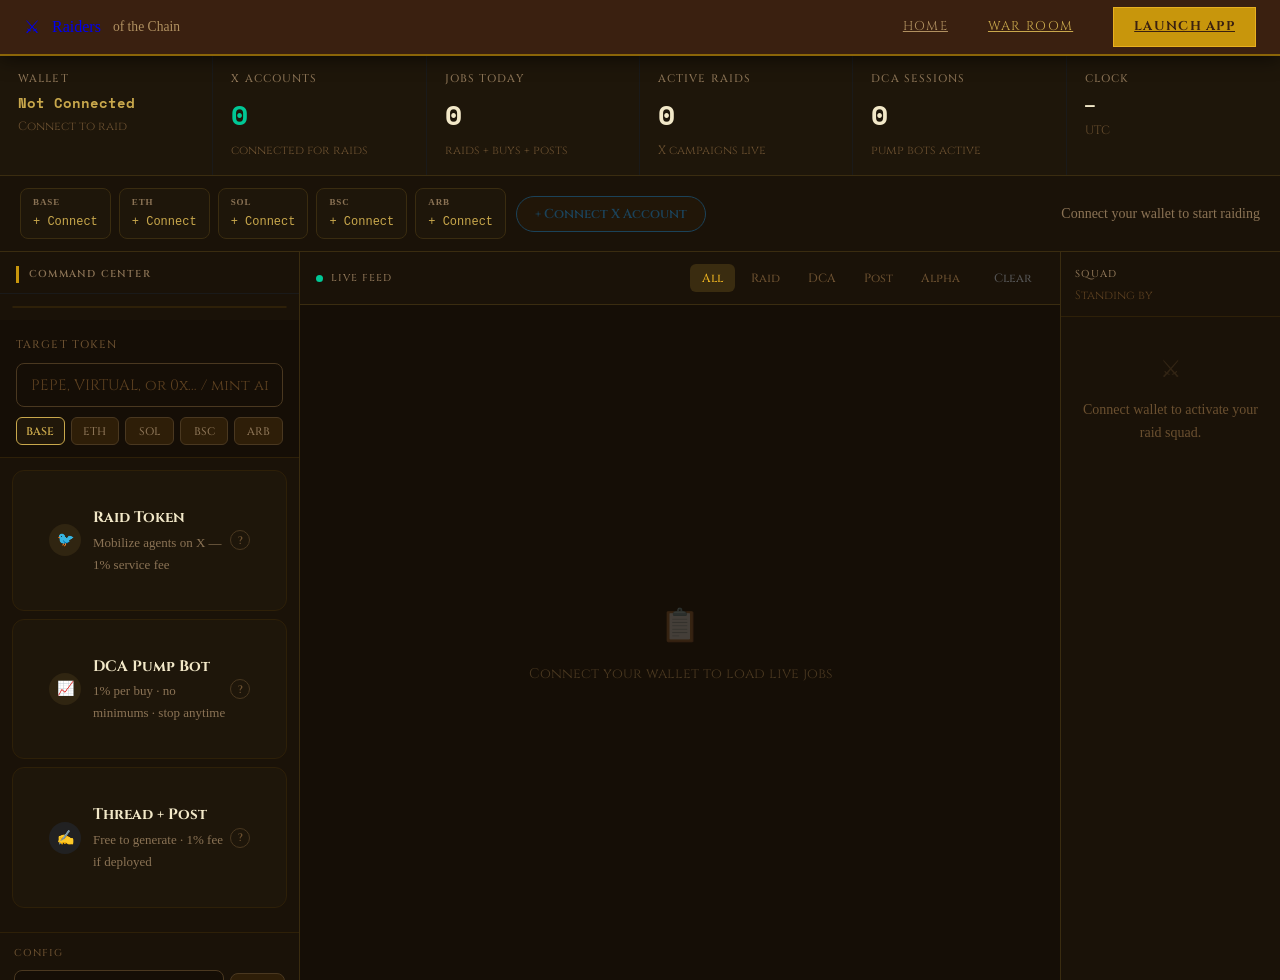
==== commit eb3884a5: "fix: full Indiana Jones palette + Cinzel/IM Fell/Space Mono throughout dashboard — zero Inter refs" ====
--- a/dashboard.html
+++ b/dashboard.html
@@ -18,7 +18,7 @@
       grid-template-columns: 300px 1fr 220px;
       grid-template-rows: auto auto 1fr;
       min-height: calc(100vh - 56px);
-      background: #0a0a0a;
+      background: #150E06;
     }
 
     /* ── STATS BAR ── */
@@ -27,8 +27,8 @@
       display: grid;
       grid-template-columns: repeat(6, 1fr);
       gap: 0;
-      background: #111;
-      border-bottom: 1px solid #222;
+      background: #1E160A;
+      border-bottom: 1px solid #3A2C10;
     }
     .wr-stat {
       padding: 14px 18px;
@@ -37,21 +37,21 @@
     }
     .wr-stat:last-child { border-right: none; }
     .wr-stat-label {
-      font-family: 'Inter', system-ui, sans-serif;
+      font-family: 'Cinzel', serif;
       font-size: 11px; font-weight: 500;
-      color: #888; text-transform: uppercase;
+      color: #8B7355; text-transform: uppercase;
       letter-spacing: 0.1em;
     }
     .wr-stat-val {
-      font-family: 'Inter', system-ui, sans-serif;
+      font-family: 'Space Mono', monospace;
       font-size: 28px; font-weight: 700;
-      color: #f0f0f0;
+      color: #F2E8C8;
     }
     .wr-stat-val.green { color: #00c896; }
     .wr-stat-val.red   { color: #ff4444; }
     .wr-stat-sub {
-      font-family: 'Inter', system-ui, sans-serif;
-      font-size: 12px; color: #666;
+      font-family: 'Cinzel', serif;
+      font-size: 12px; color: #6B5030;
     }
 
     /* ── WALLET CONNECT BAR ── */
@@ -59,20 +59,20 @@
       grid-column: 1 / -1;
       display: flex; align-items: center; justify-content: space-between;
       padding: 12px 20px;
-      background: #0d0d0d;
-      border-bottom: 1px solid #222;
+      background: #1A1208;
+      border-bottom: 1px solid #3A2C10;
       flex-wrap: wrap; gap: 8px;
     }
     .wallet-bar-left { display: flex; align-items: center; gap: 10px; flex-wrap: wrap; }
     .wallet-addr {
-      font-family: 'Inter', system-ui, sans-serif; font-size: 13px;
+      font-family: 'Cinzel', serif; font-size: 13px;
       color: #c9a84c; background: rgba(201,168,76,.08);
       border: 1px solid rgba(201,168,76,.2); border-radius: 20px;
       padding: 6px 14px;
     }
     .x-account-pill {
       display: inline-flex; align-items: center; gap: 6px;
-      font-family: 'Inter', system-ui, sans-serif; font-size: 13px;
+      font-family: 'Cinzel', serif; font-size: 13px;
       background: rgba(29,155,240,.08); border: 1px solid rgba(29,155,240,.25);
       color: #1d9bf0; border-radius: 20px; padding: 6px 14px;
       cursor: pointer; transition: background .15s;
@@ -80,8 +80,8 @@
     .x-account-pill:hover { background: rgba(29,155,240,.15); }
     .x-account-pill .remove-x { color: #ff4444; margin-left: 4px; font-size: 12px; }
     .btn-connect-wallet {
-      font-family: 'Inter', system-ui, sans-serif; font-size: 13px; font-weight: 600;
-      background: #1a1a1a; color: #c9a84c;
+      font-family: 'Cinzel', serif; font-size: 13px; font-weight: 600;
+      background: #2E1E08; color: #c9a84c;
       border: 1px solid #c9a84c; border-radius: 20px;
       padding: 8px 18px; cursor: pointer;
       transition: all .15s; min-height: 36px;
@@ -93,7 +93,7 @@
     }
     .chain-wallet-slot {
       display: flex; flex-direction: column; align-items: flex-start;
-      background: #111; border: 1px solid #2a2a2a; border-radius: 8px;
+      background: #1E160A; border: 1px solid #3A2C10; border-radius: 8px;
       padding: 6px 12px; cursor: pointer; min-width: 90px;
       transition: border-color .15s;
     }
@@ -101,16 +101,16 @@
     .chain-wallet-slot.connected { border-color: #00c896; }
     .cw-chain {
       font-size: 9px; font-weight: 700; letter-spacing: .1em;
-      color: #888; text-transform: uppercase; margin-bottom: 2px;
+      color: #8B7355; text-transform: uppercase; margin-bottom: 2px;
     }
     .chain-wallet-slot.connected .cw-chain { color: #00c896; }
     .cw-addr {
       font-size: 12px; font-weight: 500; color: #c9a84c; font-family: monospace;
     }
-    .chain-wallet-slot.connected .cw-addr { color: #f0f0f0; }
+    .chain-wallet-slot.connected .cw-addr { color: #F2E8C8; }
     .btn-connect-x {
-      font-family: 'Inter', system-ui, sans-serif; font-size: 13px; font-weight: 600;
-      background: #1a1a1a; color: #1d9bf0;
+      font-family: 'Cinzel', serif; font-size: 13px; font-weight: 600;
+      background: #2E1E08; color: #1d9bf0;
       border: 1px solid #1d9bf0; border-radius: 20px;
       padding: 8px 18px; cursor: pointer;
       transition: all .15s; min-height: 36px;
@@ -120,68 +120,68 @@
 
     /* ── LEFT: COMMAND PANEL ── */
     .cmd-panel {
-      background: #0d0d0d;
-      border-right: 1px solid #222;
+      background: #1A1208;
+      border-right: 1px solid #3A2C10;
       overflow-y: auto;
       height: calc(100vh - 56px - 64px - 52px);
       display: flex; flex-direction: column;
     }
     .cmd-panel::-webkit-scrollbar { width: 3px; }
-    .cmd-panel::-webkit-scrollbar-thumb { background: #333; border-radius: 2px; }
+    .cmd-panel::-webkit-scrollbar-thumb { background: #5C3A1E; border-radius: 2px; }
 
     .cmd-target {
       padding: 16px 16px 12px;
-      border-bottom: 1px solid #1a1a1a;
-      background: #0a0a0a;
+      border-bottom: 1px solid #2E2008;
+      background: #150E06;
     }
     .cmd-target-label {
-      font-family: 'Inter', system-ui, sans-serif;
+      font-family: 'Cinzel', serif;
       font-size: 11px; font-weight: 500;
-      color: #666; text-transform: uppercase;
+      color: #6B5030; text-transform: uppercase;
       letter-spacing: 0.1em; margin-bottom: 8px;
     }
     .cmd-target-input {
-      width: 100%; background: #0a0a0a;
-      border: 1px solid #333; border-radius: 8px;
+      width: 100%; background: #150E06;
+      border: 1px solid #4A3820; border-radius: 8px;
       padding: 10px 14px; height: 44px;
-      font-family: 'Inter', system-ui, sans-serif;
-      font-size: 15px; color: #f0f0f0; outline: none;
+      font-family: 'Cinzel', serif;
+      font-size: 15px; color: #F2E8C8; outline: none;
       transition: border-color .15s, box-shadow .15s;
     }
     .cmd-target-input:focus { border-color: #c9a84c; box-shadow: 0 0 0 2px rgba(201,168,76,.12); }
-    .cmd-target-input::placeholder { color: #555; }
+    .cmd-target-input::placeholder { color: #5C4020; }
     .cmd-chain-row { display: flex; gap: 6px; margin-top: 10px; }
     .cmd-chain-btn {
       flex: 1; padding: 6px 4px; height: 28px;
-      font-family: 'Inter', system-ui, sans-serif; font-size: 11px; font-weight: 500;
+      font-family: 'Cinzel', serif; font-size: 11px; font-weight: 500;
       text-transform: uppercase;
-      background: #1a1a1a; border: 1px solid #333;
-      color: #888; border-radius: 6px; cursor: pointer; transition: all .15s;
-    }
-    .cmd-chain-btn:hover { color: #f0f0f0; border-color: #444; }
+      background: #2E1E08; border: 1px solid #4A3820;
+      color: #8B7355; border-radius: 6px; cursor: pointer; transition: all .15s;
+    }
+    .cmd-chain-btn:hover { color: #F2E8C8; border-color: #4A3820; }
     .cmd-chain-btn.active { border-color: #c9a84c; color: #c9a84c; background: rgba(201,168,76,.06); font-weight: 600; }
 
     /* ── ALPHA SCANNER PANEL ── */
     .alpha-panel {
       margin: 12px;
-      background: #111;
-      border: 1px solid #1a1a1a;
+      background: #1E160A;
+      border: 1px solid #2E2008;
       border-radius: 12px;
       overflow: hidden;
     }
     .alpha-head {
       display: flex; align-items: center; justify-content: space-between;
       padding: 10px 14px;
-      background: #0d0d0d;
-      border-bottom: 1px solid #1a1a1a;
+      background: #1A1208;
+      border-bottom: 1px solid #2E2008;
     }
     .alpha-title {
-      font-family: 'Inter', system-ui, sans-serif;
-      font-size: 13px; font-weight: 600; color: #f0f0f0;
+      font-family: 'Cinzel', serif;
+      font-size: 13px; font-weight: 600; color: #F2E8C8;
       text-transform: uppercase; letter-spacing: 0.04em;
     }
     .alpha-scan-btn {
-      font-family: 'Inter', system-ui, sans-serif; font-size: 12px; font-weight: 600;
+      font-family: 'Cinzel', serif; font-size: 12px; font-weight: 600;
       background: rgba(201,168,76,.08); color: #c9a84c;
       border: 1px solid rgba(201,168,76,.2); border-radius: 6px;
       padding: 6px 14px; cursor: pointer; transition: all .15s;
@@ -194,18 +194,18 @@
       transition: background .1s;
     }
     .alpha-token-row:hover { background: rgba(255,255,255,.03); }
-    .alpha-token-sym { font-family: 'Inter', system-ui, sans-serif; font-size: 13px; color: #f0f0f0; font-weight: 600; }
-    .alpha-token-meta { font-family: 'Inter', system-ui, sans-serif; font-size: 12px; color: #666; }
-    .alpha-token-change { font-family: 'Inter', system-ui, sans-serif; font-size: 13px; font-weight: 600; }
+    .alpha-token-sym { font-family: 'Cinzel', serif; font-size: 13px; color: #F2E8C8; font-weight: 600; }
+    .alpha-token-meta { font-family: 'Cinzel', serif; font-size: 12px; color: #6B5030; }
+    .alpha-token-change { font-family: 'Cinzel', serif; font-size: 13px; font-weight: 600; }
     .alpha-token-change.pos { color: #00c896; }
     .alpha-token-change.neg { color: #ff4444; }
-    .alpha-empty { font-family: 'Inter', system-ui, sans-serif; font-size: 12px; color: #555; padding: 12px 8px; text-align: center; }
+    .alpha-empty { font-family: 'Cinzel', serif; font-size: 12px; color: #5C4020; padding: 12px 8px; text-align: center; }
 
     /* action cards */
     .cmd-actions { padding: 12px 12px 24px; display: flex; flex-direction: column; gap: 8px; }
 
     .action-card { padding: 20px !important;
-      background: #111; border: 1px solid #1a1a1a;
+      background: #1E160A; border: 1px solid #2E2008;
       border-radius: 12px; overflow: hidden; transition: border-color .15s;
     }
     .action-card:hover { border-color: #333; }
@@ -217,7 +217,7 @@
     .action-card-left { display: flex; align-items: center; gap: 12px; }
     .action-icon {
       width: 32px; height: 32px; border-radius: 50%;
-      background: #1a1a1a;
+      background: #2E1E08;
       display: flex; align-items: center; justify-content: center;
       font-size: 14px; flex-shrink: 0;
     }
@@ -227,42 +227,42 @@
     .action-icon.dca    { background: rgba(201,168,76,.1); }
 
     .action-name {
-      font-family: 'Inter', system-ui, sans-serif;
-      font-size: 15px; font-weight: 700; color: #f0f0f0;
+      font-family: 'Cinzel', serif;
+      font-size: 15px; font-weight: 700; color: #F2E8C8;
     }
     .action-tagline { white-space: normal !important; overflow: visible !important; text-overflow: unset !important;
-      font-family: 'Inter', system-ui, sans-serif;
-      font-size: 12px; color: #888; margin-top: 1px;
+      font-family: 'IM Fell English', serif;
+      font-size: 13px; color: #8B7355; margin-top: 1px;
       white-space: nowrap; overflow: hidden; text-overflow: ellipsis;
     }
 
     .action-info-btn {
       width: 20px; height: 20px; border-radius: 50%;
-      background: transparent; border: 1px solid #333;
-      color: #666; font-family: 'Inter', system-ui, sans-serif;
+      background: transparent; border: 1px solid #4A3820;
+      color: #6B5030; font-family: 'Cinzel', serif;
       font-size: 11px; font-weight: 600; cursor: pointer; flex-shrink: 0;
       display: flex; align-items: center; justify-content: center;
       transition: all .15s; line-height: 1;
     }
-    .action-info-btn:hover { border-color: #555; color: #aaa; }
+    .action-info-btn:hover { border-color: #5C4020; color: #B09060; }
 
     .action-info-box {
       display: none; padding: 10px 16px 14px;
-      font-family: 'Inter', system-ui, sans-serif;
-      font-size: 13px; color: #888; line-height: 1.6;
-      border-top: 1px solid #1a1a1a; background: #0d0d0d;
+      font-family: 'IM Fell English', serif;
+      font-size: 14px; color: #8B7355; line-height: 1.7;
+      border-top: 1px solid #2E2008; background: #1A1208;
     }
     .action-info-box.open { display: block; }
 
     .action-body {
       display: none; padding: 0 16px 16px;
-      border-top: 1px solid #1a1a1a;
+      border-top: 1px solid #2E2008;
     }
     .action-body.open { display: block; }
 
     .deploy-btn {
       width: 100%; padding: 0; height: 48px;
-      font-family: 'Inter', system-ui, sans-serif;
+      font-family: 'Cinzel', serif;
       font-size: 14px; font-weight: 700;
       text-transform: uppercase; letter-spacing: 0.05em;
       border: none; border-radius: 8px; cursor: pointer;
@@ -285,20 +285,20 @@
     .ac-row  { display: grid; grid-template-columns: 1fr 1fr; gap: 10px; }
     .ac-field label {
       display: block;
-      font-family: 'Inter', system-ui, sans-serif;
+      font-family: 'Cinzel', serif;
       font-size: 11px; font-weight: 500;
-      color: #666; text-transform: uppercase;
+      color: #6B5030; text-transform: uppercase;
       letter-spacing: 0.06em; margin-bottom: 6px;
     }
     .ac-field input, .ac-field select, .ac-field textarea {
-      width: 100%; background: #0a0a0a; border: 1px solid #333;
+      width: 100%; background: #150E06; border: 1px solid #4A3820;
       border-radius: 8px; padding: 10px 12px;
-      font-family: 'Inter', system-ui, sans-serif;
-      font-size: 13px; color: #f0f0f0; outline: none;
+      font-family: 'Cinzel', serif;
+      font-size: 13px; color: #F2E8C8; outline: none;
       transition: border-color .15s;
     }
     .ac-field input:focus, .ac-field select:focus, .ac-field textarea:focus { border-color: #c9a84c; }
-    .ac-field select option { background: #111; color: #f0f0f0; }
+    .ac-field select option { background: #1E160A; color: #F2E8C8; }
     .ac-field textarea { resize: vertical; min-height: 56px; line-height: 1.5; }
 
     /* DCA sessions */
@@ -306,12 +306,12 @@
     .dca-session-row {
       display: flex; align-items: center; justify-content: space-between;
       padding: 8px 12px;
-      background: rgba(201,168,76,.04); border: 1px solid #222; border-radius: 8px;
-      font-family: 'Inter', system-ui, sans-serif; font-size: 12px; color: #aaa;
+      background: rgba(201,168,76,.04); border: 1px solid #3A2C10; border-radius: 8px;
+      font-family: 'Cinzel', serif; font-size: 12px; color: #B09060;
     }
     .dca-stop-btn {
-      font-family: 'Inter', system-ui, sans-serif; font-size: 12px; font-weight: 600;
-      background: #1a1a1a; color: #ff4444;
+      font-family: 'Cinzel', serif; font-size: 12px; font-weight: 600;
+      background: #2E1E08; color: #ff4444;
       border: 1px solid #ff4444; border-radius: 6px;
       padding: 4px 10px; cursor: pointer; transition: all .15s;
     }
@@ -323,7 +323,7 @@
       display: flex; align-items: center; justify-content: space-between;
       padding: 6px 12px;
       background: rgba(29,155,240,.04); border: 1px solid rgba(29,155,240,.15); border-radius: 8px;
-      font-family: 'Inter', system-ui, sans-serif; font-size: 13px; color: #1d9bf0;
+      font-family: 'Cinzel', serif; font-size: 13px; color: #1d9bf0;
     }
     .x-acct-remove { color: #ff4444; cursor: pointer; padding: 0 4px; transition: color .15s; }
     .x-acct-remove:hover { color: #ff6666; }
@@ -332,19 +332,19 @@
     .job-feed {
       display: flex; flex-direction: column; overflow: hidden;
       height: calc(100vh - 56px - 64px - 52px);
-      background: #0a0a0a;
+      background: #150E06;
     }
     .job-feed-head {
       display: flex; align-items: center; justify-content: space-between;
       padding: 12px 16px;
-      background: #0d0d0d;
-      border-bottom: 1px solid #222;
+      background: #1A1208;
+      border-bottom: 1px solid #3A2C10;
       flex-shrink: 0;
     }
     .job-feed-title {
-      font-family: 'Inter', system-ui, sans-serif;
+      font-family: 'Cinzel', serif;
       font-size: 10px; font-weight: 500;
-      color: #888; text-transform: uppercase;
+      color: #8B7355; text-transform: uppercase;
       letter-spacing: 0.1em;
       display: flex; align-items: center; gap: 8px;
     }
@@ -353,47 +353,47 @@
     .job-filter-tabs { display: flex; gap: 4px; }
     .jf-tab {
       padding: 6px 12px;
-      font-family: 'Inter', system-ui, sans-serif;
+      font-family: 'Cinzel', serif;
       font-size: 12px; font-weight: 500;
       background: transparent; border: none;
-      color: #666; border-radius: 6px; cursor: pointer;
+      color: #6B5030; border-radius: 6px; cursor: pointer;
       transition: all .15s;
     }
-    .jf-tab:hover { color: #aaa; background: #1a1a1a; }
-    .jf-tab.active { background: #222; color: #f0f0f0; }
+    .jf-tab:hover { color: #B09060; background: #2E1E08; }
+    .jf-tab.active { background: #3A2C10; color: #E8B020; }
     .jf-tab-clear { color: #555 !important; }
 
     .job-scroll { flex: 1; overflow-y: auto; padding: 0; }
     .job-scroll::-webkit-scrollbar { width: 3px; }
-    .job-scroll::-webkit-scrollbar-thumb { background: #333; border-radius: 2px; }
+    .job-scroll::-webkit-scrollbar-thumb { background: #5C3A1E; border-radius: 2px; }
 
     .job-row {
       display: grid; grid-template-columns: 72px 90px 1fr auto auto;
       gap: 8px; align-items: center;
       padding: 10px 16px; min-height: 44px;
-      border-bottom: 1px solid #1a1a1a;
+      border-bottom: 1px solid #2E2008;
       transition: background .1s;
     }
-    .job-row:nth-child(odd) { background: #0d0d0d; }
-    .job-row:nth-child(even) { background: #111; }
-    .job-row:hover { background: #1a1a1a; }
+    .job-row:nth-child(odd) { background: #1A1208; }
+    .job-row:nth-child(even) { background: #1E160A; }
+    .job-row:hover { background: #2E1E08; }
     .job-row.new { animation: rowSlide .3s ease both; }
     .job-time {
-      font-family: 'Inter', system-ui, sans-serif;
-      font-size: 12px; color: #555;
+      font-family: 'Space Mono', monospace;
+      font-size: 11px; color: #5C4020;
     }
     .job-agent {
-      font-family: 'Inter', system-ui, sans-serif;
-      font-size: 13px; color: #f0f0f0; font-weight: 600;
+      font-family: 'Cinzel', serif;
+      font-size: 13px; color: #F2E8C8; font-weight: 600;
     }
     .job-msg {
-      font-family: 'Inter', system-ui, sans-serif;
-      font-size: 13px; color: #aaa; line-height: 1.4;
+      font-family: 'IM Fell English', serif;
+      font-size: 14px; color: #B09060; line-height: 1.4;
       white-space: nowrap; overflow: hidden; text-overflow: ellipsis;
     }
     .job-badge {
       padding: 3px 8px; border-radius: 4px;
-      font-family: 'Inter', system-ui, sans-serif;
+      font-family: 'Cinzel', serif;
       font-size: 11px; font-weight: 600; white-space: nowrap;
     }
     .jb-buy    { background: rgba(0,200,150,.1);  color: #00c896; }
@@ -406,34 +406,34 @@
     .feed-empty {
       display: flex; flex-direction: column; align-items: center;
       justify-content: center; height: 100%; gap: 8px;
-      font-family: 'Inter', system-ui, sans-serif;
-      font-size: 14px; color: #444;
+      font-family: 'Cinzel', serif;
+      font-size: 14px; color: #4A3820;
     }
     .feed-empty-icon { font-size: 2rem; opacity: .2; }
 
     /* ── RIGHT: AGENT ROSTER ── */
     .agent-roster {
-      background: #0d0d0d; border-left: 1px solid #222;
+      background: #1A1208; border-left: 1px solid #3A2C10;
       overflow-y: auto;
       height: calc(100vh - 56px - 64px - 52px);
     }
     .agent-roster::-webkit-scrollbar { width: 3px; }
-    .agent-roster::-webkit-scrollbar-thumb { background: #333; border-radius: 2px; }
+    .agent-roster::-webkit-scrollbar-thumb { background: #5C3A1E; border-radius: 2px; }
 
     .roster-head {
       padding: 14px 14px 10px;
-      border-bottom: 1px solid #1a1a1a;
-      background: #0d0d0d; position: sticky; top: 0; z-index: 2;
+      border-bottom: 1px solid #2E2008;
+      background: #1A1208; position: sticky; top: 0; z-index: 2;
     }
     .roster-title {
-      font-family: 'Inter', system-ui, sans-serif;
+      font-family: 'Cinzel', serif;
       font-size: 10px; font-weight: 500;
-      color: #888; text-transform: uppercase;
+      color: #8B7355; text-transform: uppercase;
       letter-spacing: 0.1em;
     }
     .roster-subtitle {
-      font-family: 'Inter', system-ui, sans-serif;
-      font-size: 12px; color: #555; margin-top: 2px;
+      font-family: 'Cinzel', serif;
+      font-size: 12px; color: #5C4020; margin-top: 2px;
     }
 
     .roster-body { padding: 8px; }
@@ -441,7 +441,7 @@
     .agent-chip {
       display: flex; align-items: center; gap: 10px;
       padding: 8px 10px; height: 40px;
-      background: #111; border: 1px solid #1a1a1a;
+      background: #1E160A; border: 1px solid #2E2008;
       border-radius: 8px; margin-bottom: 6px;
       position: relative; overflow: hidden; transition: border-color .15s;
     }
@@ -450,24 +450,24 @@
     .agent-chip.buying::before  { background: #00c896; }
     .agent-chip.raiding::before { background: #60a5fa; }
     .agent-chip.posting::before { background: #a855f7; }
-    .agent-chip.idle::before    { background: #333; }
+    .agent-chip.idle::before    { background: #4A3820; }
 
     .agent-chip-avatar {
       width: 32px; height: 32px; border-radius: 50%; flex-shrink: 0;
-      background: #1a1a1a;
+      background: #2E1E08;
       display: flex; align-items: center; justify-content: center;
-      font-family: 'Inter', system-ui, sans-serif;
-      font-size: 12px; font-weight: 700; color: #f0f0f0;
+      font-family: 'Cinzel', serif;
+      font-size: 12px; font-weight: 700; color: #F2E8C8;
     }
     .agent-chip-info { flex: 1; min-width: 0; }
     .agent-chip-name {
-      font-family: 'Inter', system-ui, sans-serif;
-      font-size: 13px; font-weight: 600; color: #f0f0f0;
+      font-family: 'Cinzel', serif;
+      font-size: 13px; font-weight: 600; color: #F2E8C8;
       white-space: nowrap; overflow: hidden; text-overflow: ellipsis;
     }
     .agent-chip-action {
-      font-family: 'Inter', system-ui, sans-serif;
-      font-size: 11px; color: #666;
+      font-family: 'Cinzel', serif;
+      font-size: 11px; color: #6B5030;
       white-space: nowrap; overflow: hidden; text-overflow: ellipsis;
       margin-top: 1px;
     }
@@ -477,34 +477,34 @@
     .status-dot.buying  { background: #00c896; animation: pulse 1.5s infinite; }
     .status-dot.raiding { background: #60a5fa; animation: pulse 1.5s infinite; }
     .status-dot.posting { background: #a855f7; animation: pulse 1.5s infinite; }
-    .status-dot.idle    { background: #444; }
+    .status-dot.idle    { background: #5C3A1E; }
 
     .agent-chip-stats { display: flex; gap: 8px; margin-top: 4px; }
-    .ac-stat-val { font-family: 'Inter', system-ui, sans-serif; font-size: 12px; color: #c9a84c; font-weight: 600; }
-    .ac-stat-lbl { font-family: 'Inter', system-ui, sans-serif; font-size: 10px; color: #666; text-transform: uppercase; letter-spacing: 0.06em; }
+    .ac-stat-val { font-family: 'Cinzel', serif; font-size: 12px; color: #c9a84c; font-weight: 600; }
+    .ac-stat-lbl { font-family: 'Cinzel', serif; font-size: 10px; color: #6B5030; text-transform: uppercase; letter-spacing: 0.06em; }
 
     .cmd-settings {
       margin-top: auto;
-      border-top: 1px solid #1a1a1a;
+      border-top: 1px solid #2E2008;
       padding: 12px 14px;
     }
     .cmd-settings-title {
-      font-family: 'Inter', system-ui, sans-serif;
+      font-family: 'Cinzel', serif;
       font-size: 10px; font-weight: 500;
-      color: #666; text-transform: uppercase;
+      color: #6B5030; text-transform: uppercase;
       letter-spacing: 0.1em; margin-bottom: 8px;
     }
 
     .wr-btn {
       display: inline-flex; align-items: center; gap: 6px;
       padding: 8px 14px;
-      font-family: 'Inter', system-ui, sans-serif;
+      font-family: 'Cinzel', serif;
       font-size: 13px; font-weight: 600;
       border-radius: 8px; cursor: pointer; border: none;
       transition: all .15s;
     }
-    .wr-btn-dim { background: #1a1a1a; color: #888; border: 1px solid #333; }
-    .wr-btn-dim:hover { background: #222; color: #f0f0f0; }
+    .wr-btn-dim { background: #2E1E08; color: #8B7355; border: 1px solid #4A3820; }
+    .wr-btn-dim:hover { background: #3A2010; color: #E8B020; }
     .wr-btn-sm { padding: 6px 12px; font-size: 12px; }
     .wr-btn-gold { background: #c9a84c; color: #000; }
     .wr-btn-gold:hover { background: #d4b85c; }
@@ -512,10 +512,10 @@
     /* TOAST */
     .wr-toast {
       position: fixed; bottom: 24px; right: 24px; z-index: 999;
-      background: #1a1a1a; border: 1px solid #333;
+      background: #2E1E08; border: 1px solid #4A3820;
       border-radius: 10px; padding: 12px 18px;
-      font-family: 'Inter', system-ui, sans-serif;
-      font-size: 13px; color: #f0f0f0;
+      font-family: 'Cinzel', serif;
+      font-size: 13px; color: #F2E8C8;
       display: flex; align-items: center; gap: 8px;
       transform: translateY(100px); opacity: 0;
       transition: all .3s; pointer-events: none;
@@ -533,32 +533,32 @@
     }
     .modal-overlay.open { opacity: 1; pointer-events: all; }
     .modal-box {
-      background: #1a1a1a; border: 1px solid #333;
+      background: #2E1E08; border: 1px solid #4A3820;
       border-radius: 16px; padding: 24px; max-width: 380px; width: 90%;
     }
     .modal-title {
-      font-family: 'Inter', system-ui, sans-serif;
-      font-size: 18px; font-weight: 700; color: #f0f0f0;
+      font-family: 'Cinzel', serif;
+      font-size: 18px; font-weight: 700; color: #F2E8C8;
       margin-bottom: 6px;
     }
     .modal-sub {
-      font-family: 'Inter', system-ui, sans-serif;
-      font-size: 13px; color: #888; margin-bottom: 16px; line-height: 1.6;
+      font-family: 'Cinzel', serif;
+      font-size: 13px; color: #8B7355; margin-bottom: 16px; line-height: 1.6;
     }
     .modal-provider-btn {
       width: 100%; display: flex; align-items: center; gap: 12px;
-      padding: 12px 16px; background: #111;
-      border: 1px solid #222; border-radius: 10px;
-      font-family: 'Inter', system-ui, sans-serif;
-      font-size: 14px; color: #f0f0f0; cursor: pointer;
+      padding: 12px 16px; background: #1E160A;
+      border: 1px solid #3A2C10; border-radius: 10px;
+      font-family: 'Cinzel', serif;
+      font-size: 14px; color: #F2E8C8; cursor: pointer;
       transition: all .15s; margin-bottom: 6px; min-height: 48px;
     }
-    .modal-provider-btn:hover { border-color: #444; background: #1a1a1a; }
+    .modal-provider-btn:hover { border-color: #4A3820; background: #2E1E08; }
     .modal-close {
       float: right; background: none; border: none;
-      color: #666; font-size: 18px; cursor: pointer; margin-top: -4px;
-    }
-    .modal-close:hover { color: #aaa; }
+      color: #6B5030; font-size: 18px; cursor: pointer; margin-top: -4px;
+    }
+    .modal-close:hover { color: #B09060; }
 
     @media (max-width: 1100px) {
       .wr-shell { grid-template-columns: 280px 1fr 0px; }
@@ -576,13 +576,13 @@
     @keyframes rowSlide { from{opacity:0;transform:translateX(-6px)} to{opacity:1;transform:translateX(0)} }
     .fade-in { animation: fadeIn .2s ease both; }
 
-    .progress-wrap { background: #1a1a1a; border-radius: 20px; height: 3px; margin: 4px 0; overflow: hidden; }
+    .progress-wrap { background: #2E1E08; border-radius: 20px; height: 3px; margin: 4px 0; overflow: hidden; }
     .progress-bar { height: 100%; border-radius: 20px; background: linear-gradient(90deg,#a08030,#c9a84c); transition: width .5s; }
 
     /* Send to Telegram button */
     .btn-tg {
       padding: 4px 8px; height: 28px;
-      font-family: 'Inter', system-ui, sans-serif;
+      font-family: 'Cinzel', serif;
       font-size: 11px; font-weight: 600;
       background: rgba(0,136,204,.08); color: #38bdf8;
       border: 1px solid rgba(0,136,204,.2); border-radius: 6px;
@@ -673,14 +673,14 @@
       <button class="btn-connect-x" id="btnConnectX" onclick="connectX()" disabled>+ Connect X Account</button>
       <div id="xAccountsBar"></div>
     </div>
-    <span id="walletStatus" style="font-family:'Inter',system-ui,sans-serif;font-size:13px;color:#666;">Connect your wallet to start raiding</span>
+    <span id="walletStatus" style="font-family:'IM Fell English',serif;font-size:14px;color:#8B7355;">Connect your wallet to start raiding</span>
   </div>
 
   <!-- ══ LEFT: COMMAND PANEL ══ -->
   <aside class="cmd-panel">
 
     <div style="padding:14px 16px 10px;border-bottom:1px solid #1a1a1a;">
-      <div style="font-family:'Inter',system-ui,sans-serif;font-size:10px;font-weight:500;color:#888;text-transform:uppercase;letter-spacing:0.1em;border-left:3px solid #c9a84c;padding-left:10px;">Command Center</div>
+      <div style="font-family:'Cinzel',serif;font-size:10px;font-weight:600;color:#8B7355;text-transform:uppercase;letter-spacing:0.12em;border-left:3px solid #C8960C;padding-left:10px;">Command Center</div>
     </div>
 
     <!-- Alpha Scanner Panel -->
@@ -838,7 +838,7 @@
                 </select>
               </div>
             </div>
-            <div id="thread-preview-box" style="display:none;background:#0d0d0d;border:1px solid #222;border-radius:8px;padding:10px 14px;font-family:'Inter',system-ui,sans-serif;font-size:13px;color:#aaa;line-height:1.7;white-space:pre-line;max-height:140px;overflow-y:auto;"></div>
+            <div id="thread-preview-box" style="display:none;background:#1A1208;border:1px solid #3A2C10;border-radius:8px;padding:10px 14px;font-family:'IM Fell English',serif;font-size:14px;color:#B09060;line-height:1.7;white-space:pre-line;max-height:140px;overflow-y:auto;"></div>
             <div style="display:flex;gap:.4rem;">
               <button class="wr-btn wr-btn-dim" onclick="generateThread()" style="flex:1;justify-content:center;">✍ Generate</button>
               <button class="deploy-btn thread" id="deployThreadBtn" onclick="deployThread()" style="flex:2;" disabled>🚀 Deploy to X</button>
@@ -853,7 +853,7 @@
     <div class="cmd-settings">
       <div class="cmd-settings-title">Config</div>
       <div style="display:flex;gap:.4rem;align-items:center;">
-        <input id="cfg-api" type="text" style="flex:1;background:#0a0a0a;border:1px solid #333;border-radius:8px;padding:8px 12px;font-family:'Inter',system-ui,sans-serif;font-size:13px;color:#f0f0f0;outline:none;" placeholder="API base URL">
+        <input id="cfg-api" type="text" style="flex:1;background:#150E06;border:1px solid #4A3820;border-radius:8px;padding:8px 12px;font-family:'Space Mono',monospace;font-size:12px;color:#F2E8C8;outline:none;" placeholder="API base URL">
         <button class="wr-btn wr-btn-dim wr-btn-sm" onclick="saveSettings()">Save</button>
       </div>
     </div>
@@ -891,7 +891,7 @@
       <div class="roster-subtitle" id="rosterSub">Standing by</div>
     </div>
     <div class="roster-body" id="rosterBody">
-      <div class="roster-standby" style="padding:24px 14px;text-align:center;font-family:'Inter',system-ui,sans-serif;font-size:13px;color:#555;line-height:1.7;">
+      <div class="roster-standby" style="padding:24px 14px;text-align:center;font-family:'IM Fell English',serif;font-size:14px;color:#6B5030;line-height:1.7;">
         <div style="font-size:1.5rem;margin-bottom:8px;opacity:.3;">⚔</div>
         Connect wallet to activate your raid squad.
       </div>
@@ -1757,7 +1757,7 @@
 function renderRoster() {
   const body = document.getElementById('rosterBody');
   if (!connectedWallet) {
-    body.innerHTML = `<div style="padding:24px 14px;text-align:center;font-family:'Inter',system-ui,sans-serif;font-size:13px;color:#555;line-height:1.7;"><div style="font-size:1.5rem;margin-bottom:8px;opacity:.3;">⚔</div>Connect wallet to activate your raid squad.</div>`;
+    body.innerHTML = `<div style="padding:24px 14px;text-align:center;font-family:'IM Fell English',serif;font-size:14px;color:#6B5030;line-height:1.7;"><div style="font-size:1.5rem;margin-bottom:8px;opacity:.3;">⚔</div>Connect wallet to activate your raid squad.</div>`;
     return;
   }
 
@@ -1795,7 +1795,7 @@
     });
   }
   if (!chips.length) {
-    body.innerHTML = `<div style="padding:24px 14px;text-align:center;font-family:'Inter',system-ui,sans-serif;font-size:13px;color:#555;line-height:1.7;"><div style="font-size:1.5rem;margin-bottom:8px;opacity:.3;">⚔</div>Add X accounts or start DCA to see your squad here.</div>`;
+    body.innerHTML = `<div style="padding:24px 14px;text-align:center;font-family:'IM Fell English',serif;font-size:14px;color:#6B5030;line-height:1.7;"><div style="font-size:1.5rem;margin-bottom:8px;opacity:.3;">⚔</div>Add X accounts or start DCA to see your squad here.</div>`;
     return;
   }
   body.innerHTML = chips.join('');
--- a/style.css
+++ b/style.css
@@ -1,96 +1,111 @@
-/* Raiders of the Chain — Dark Command Center */
-@import url('https://fonts.googleapis.com/css2?family=Inter:wght@400;500;600;700;800&display=swap');
+/* Raiders of the Chain — Indiana Jones Edition */
+@import url('https://fonts.googleapis.com/css2?family=Cinzel:wght@400;600;700;900&family=Cinzel+Decorative:wght@400;700&family=IM+Fell+English:ital@0;1&family=Space+Mono:wght@400;700&display=swap');
 
 :root {
-  --bg: #0a0a0a;
-  --surface: #111111;
-  --surface-elevated: #1a1a1a;
-  --gold: #c9a84c;
-  --gold-bright: #d4b85c;
-  --gold-dim: #a08030;
-  --green: #00c896;
-  --red: #ff4444;
-  --text-primary: #f0f0f0;
-  --text-secondary: #888888;
-  --text-muted: #666666;
-  --text-dim: #444444;
-  --border: #222222;
-  --border-subtle: #1a1a1a;
-  --twitter-blue: #1d9bf0;
-  --font-main: 'Inter', system-ui, -apple-system, sans-serif;
-  --r: 8px;
+  --gold: #C8960C;
+  --gold-bright: #E8B020;
+  --gold-dim: #8B6508;
+  --amber: #D4820A;
+  --parchment: #F2E8C8;
+  --parchment-dark: #E0D0A0;
+  --parchment-aged: #C8B878;
+  --leather: #5C3A1E;
+  --leather-dark: #3A2010;
+  --temple: #1A1208;
+  --temple-mid: #2A1E0A;
+  --temple-light: #3A2C12;
+  --dust: #8B7355;
+  --dust-light: #B09060;
+  --stone: #6B5A3A;
+  --text-dark: #1A1208;
+  --text-parch: #3A2C12;
+  --text-aged: #6B5030;
+  --red-seal: #8B1A1A;
+  --font-title: 'Cinzel Decorative', serif;
+  --font-heading: 'Cinzel', serif;
+  --font-body: 'IM Fell English', serif;
+  --font-mono: 'Space Mono', monospace;
+  --text-xs: clamp(0.7rem, 0.65rem + 0.25vw, 0.8rem);
+  --text-sm: clamp(0.875rem, 0.8rem + 0.35vw, 1rem);
+  --text-base: clamp(1rem, 0.95rem + 0.25vw, 1.125rem);
+  --text-lg: clamp(1.1rem, 1rem + 0.6vw, 1.4rem);
+  --text-xl: clamp(1.4rem, 1.1rem + 1.2vw, 2rem);
+  --text-2xl: clamp(1.8rem, 1rem + 2.5vw, 3.2rem);
+  --text-hero: clamp(2.5rem, 0.5rem + 6vw, 6rem);
+  --r: 4px;
 }
 
 *, *::before, *::after { box-sizing: border-box; margin: 0; padding: 0; }
 html { scroll-behavior: smooth; }
 
 body {
-  font-family: var(--font-main);
-  background: var(--bg);
-  color: var(--text-primary);
-  line-height: 1.5;
+  font-family: var(--font-body);
+  background: var(--temple);
+  color: var(--parchment);
+  line-height: 1.7;
   overflow-x: hidden;
-  -webkit-font-smoothing: antialiased;
-  -moz-osx-font-smoothing: grayscale;
+}
+
+/* ── TEXTURES & OVERLAYS ─────────────────────────────────────────────────── */
+.parch-bg {
+  background:
+    url("data:image/svg+xml,%3Csvg xmlns='http://www.w3.org/2000/svg' width='300' height='300'%3E%3Cfilter id='n'%3E%3CfeTurbulence type='fractalNoise' baseFrequency='0.75' numOctaves='4' stitchTiles='stitch'/%3E%3C/filter%3E%3Crect width='300' height='300' filter='url(%23n)' opacity='0.08'/%3E%3C/svg%3E"),
+    var(--temple-mid);
 }
 
 /* ── NAV ─────────────────────────────────────────────────────────────────── */
-.nav-bar {
-  position: sticky; top: 0; z-index: 100;
-  display: flex; align-items: center; justify-content: space-between;
-  padding: 0 24px;
-  height: 56px;
-  background: var(--surface);
-  border-bottom: 1px solid var(--border);
-}
-.logo {
-  display: flex; align-items: center; gap: 8px;
-  text-decoration: none;
-  font-family: var(--font-main);
-  font-size: 15px;
-  font-weight: 700;
-  color: var(--text-primary);
-  letter-spacing: 0.02em;
-}
-.logo-icon { font-size: 18px; }
-.logo-sub { color: var(--text-secondary); font-weight: 400; font-size: 14px; }
-.nav-links { display: flex; align-items: center; gap: 24px; }
-.nav-links a {
-  font-family: var(--font-main);
-  font-size: 13px;
-  font-weight: 500;
-  color: var(--text-secondary);
-  text-decoration: none;
-  transition: color 150ms;
-}
-.nav-links a:hover { color: var(--text-primary); }
-.nav-cta {
-  background: var(--gold) !important;
-  color: #000 !important;
-  padding: 6px 16px !important;
-  border-radius: 6px !important;
-  font-weight: 600 !important;
-  font-size: 13px !important;
-  letter-spacing: 0.02em;
-}
-.nav-cta:hover { background: var(--gold-bright) !important; }
-
-/* Landing page nav (keeps working if shared) */
 .nav {
   position: sticky; top: 0; z-index: 100;
   display: flex; align-items: center; justify-content: space-between;
-  padding: 0 24px;
-  height: 56px;
-  background: var(--surface);
-  border-bottom: 1px solid var(--border);
+  padding: .875rem 2.5rem;
+  background: var(--leather-dark);
+  border-bottom: 2px solid var(--gold-dim);
+  box-shadow: 0 2px 20px rgba(0,0,0,.6);
+}
+.nav::after {
+  content: '';
+  position: absolute; bottom: -5px; left: 0; right: 0; height: 3px;
+  background: linear-gradient(90deg, transparent, var(--gold), transparent);
+  opacity: .4;
+}
+.logo {
+  display: flex; align-items: center; gap: .75rem;
+  text-decoration: none;
 }
 .logo-text {
-  font-family: var(--font-main);
-  font-size: 15px;
-  font-weight: 700;
-  color: var(--text-primary);
-  letter-spacing: 0.02em;
-}
+  font-family: var(--font-heading);
+  font-size: var(--text-base);
+  font-weight: 700;
+  color: var(--gold-bright);
+  letter-spacing: .08em;
+  text-transform: uppercase;
+}
+.logo-sub { color: var(--dust-light); font-weight: 400; font-size: .85em; }
+.nav-links { display: flex; align-items: center; gap: 2.5rem; }
+.nav-links a {
+  font-family: var(--font-heading);
+  font-size: var(--text-xs);
+  color: var(--dust-light);
+  text-transform: uppercase;
+  letter-spacing: .1em;
+  transition: color 150ms;
+}
+.nav-links a:hover { color: var(--gold-bright); }
+.nav-cta {
+  background: var(--gold) !important;
+  color: var(--leather-dark) !important;
+  padding: .5rem 1.25rem !important;
+  border: 1px solid var(--gold-bright) !important;
+  font-weight: 700 !important;
+  font-size: var(--text-xs) !important;
+  letter-spacing: .08em;
+}
+.nav-cta:hover { background: var(--gold-bright) !important; }
+.nav-mobile-btn {
+  display: none; flex-direction: column; gap: 5px;
+  background: none; border: none; cursor: pointer; padding: .5rem;
+}
+.nav-mobile-btn span { display: block; width: 22px; height: 2px; background: var(--gold); border-radius: 2px; }
 
 /* ── HERO ────────────────────────────────────────────────────────────────── */
 .hero {
@@ -98,27 +113,28 @@
   min-height: 92vh;
   display: flex; align-items: center;
   overflow: hidden;
-  background: var(--bg);
+  background: var(--leather-dark);
 }
 .hero-bg {
   position: absolute; inset: 0;
   background:
-    radial-gradient(ellipse at 20% 50%, rgba(201,168,76,.08) 0%, transparent 60%),
-    radial-gradient(ellipse at 80% 20%, rgba(17,17,17,.6) 0%, transparent 50%),
-    linear-gradient(160deg, #0a0a0a 0%, #111 40%, #0a0a0a 100%);
+    radial-gradient(ellipse at 20% 50%, rgba(200,150,12,.12) 0%, transparent 60%),
+    radial-gradient(ellipse at 80% 20%, rgba(90,58,30,.4) 0%, transparent 50%),
+    linear-gradient(160deg, #1A1208 0%, #2A1A08 40%, #1A1208 100%);
 }
 .hero-map-lines {
-  position: absolute; inset: 0; opacity: .03;
+  position: absolute; inset: 0; opacity: .06;
   background-image:
-    repeating-linear-gradient(0deg, var(--border) 0px, transparent 1px, transparent 60px, var(--border) 61px),
-    repeating-linear-gradient(90deg, var(--border) 0px, transparent 1px, transparent 80px, var(--border) 81px);
+    repeating-linear-gradient(0deg, var(--gold) 0px, transparent 1px, transparent 60px, var(--gold) 61px),
+    repeating-linear-gradient(90deg, var(--gold) 0px, transparent 1px, transparent 80px, var(--gold) 81px);
 }
 .hero-vignette {
   position: absolute; inset: 0;
   background: radial-gradient(ellipse at center, transparent 40%, rgba(0,0,0,.7) 100%);
 }
 
-.corner { position: absolute; width: 60px; height: 60px; opacity: .2; }
+/* Corner ornaments */
+.corner { position: absolute; width: 60px; height: 60px; opacity: .4; }
 .corner svg { width: 100%; height: 100%; }
 .corner-tl { top: 20px; left: 20px; }
 .corner-tr { top: 20px; right: 20px; transform: scaleX(-1); }
@@ -129,387 +145,396 @@
 .container-narrow { max-width: 700px; }
 
 .hero-badge {
-  display: inline-flex; align-items: center; gap: 8px;
-  background: rgba(201,168,76,.08);
-  border: 1px solid rgba(201,168,76,.2);
-  color: var(--gold);
-  padding: 6px 16px;
-  border-radius: 20px;
-  font-family: var(--font-main);
-  font-size: 12px;
-  font-weight: 600;
-  letter-spacing: 0.08em;
+  display: inline-flex; align-items: center; gap: .6rem;
+  background: rgba(200,150,12,.12);
+  border: 1px solid rgba(200,150,12,.35);
+  color: var(--gold-bright);
+  padding: .4rem 1.1rem;
+  font-family: var(--font-heading);
+  font-size: var(--text-xs);
+  letter-spacing: .15em;
   text-transform: uppercase;
   margin-bottom: 2rem;
-}
-.badge-dot { width: 6px; height: 6px; border-radius: 50%; background: var(--green); animation: pulse 2s infinite; }
-@keyframes pulse { 0%,100%{opacity:1;transform:scale(1)} 50%{opacity:.4;transform:scale(.8)} }
+  clip-path: polygon(8px 0%, 100% 0%, calc(100% - 8px) 100%, 0% 100%);
+}
+.badge-dot { width: 6px; height: 6px; border-radius: 50%; background: var(--gold-bright); animation: pulse 2s infinite; }
+@keyframes pulse { 0%,100%{opacity:1;transform:scale(1)} 50%{opacity:.5;transform:scale(.8)} }
 
 .hero-eyebrow {
-  font-family: var(--font-main);
-  font-size: 11px;
-  font-weight: 600;
-  color: var(--text-secondary);
-  letter-spacing: 0.2em;
+  font-family: var(--font-heading);
+  font-size: var(--text-xs);
+  color: var(--gold-dim);
+  letter-spacing: .3em;
   text-transform: uppercase;
   margin-bottom: .75rem;
 }
 
 .hero-title {
-  font-family: var(--font-main);
-  font-size: clamp(2.5rem, 0.5rem + 6vw, 5rem);
-  font-weight: 800;
-  line-height: 1.05;
-  letter-spacing: -0.02em;
+  font-family: var(--font-title);
+  font-size: var(--text-hero);
+  font-weight: 700;
+  line-height: 1.0;
+  letter-spacing: -.01em;
   margin-bottom: 1.5rem;
-  color: var(--text-primary);
-}
-.hero-title .line-gold { color: var(--gold); display: block; }
+  color: var(--parchment);
+  text-shadow: 0 2px 20px rgba(0,0,0,.8), 0 0 60px rgba(200,150,12,.2);
+}
+.hero-title .line-gold { color: var(--gold-bright); display: block; }
 .hero-title .line-accent {
-  color: var(--text-secondary);
+  color: var(--gold-dim);
   display: block;
-  font-size: .45em;
-  letter-spacing: 0.15em;
-  font-weight: 500;
-  opacity: .7;
+  font-size: .55em;
+  letter-spacing: .2em;
+  font-family: var(--font-heading);
+  font-weight: 400;
+  opacity: .8;
 }
 
 .hero-divider {
   display: flex; align-items: center; gap: 1rem;
   margin-bottom: 1.5rem; max-width: 500px;
 }
-.divider-line { flex: 1; height: 1px; background: linear-gradient(90deg, var(--border), transparent); }
+.divider-line { flex: 1; height: 1px; background: linear-gradient(90deg, var(--gold-dim), transparent); }
 .divider-icon { color: var(--gold); font-size: 1rem; }
 
 .hero-sub {
-  font-family: var(--font-main);
-  font-size: 18px;
-  font-weight: 400;
-  color: var(--text-secondary);
+  font-family: var(--font-body);
+  font-size: var(--text-lg);
+  color: var(--dust-light);
   max-width: 560px;
   margin-bottom: 2.5rem;
-  line-height: 1.7;
-}
-
-.hero-actions { display: flex; gap: 12px; flex-wrap: wrap; margin-bottom: 3.5rem; }
+  font-style: italic;
+  line-height: 1.8;
+}
+
+.hero-actions { display: flex; gap: 1rem; flex-wrap: wrap; margin-bottom: 3.5rem; }
 
 .hero-stats {
   display: flex; align-items: stretch;
-  border: 1px solid var(--border);
-  border-radius: var(--r);
+  border: 1px solid var(--gold-dim);
   width: fit-content;
   overflow: hidden;
-  background: var(--surface);
-}
-.stat { padding: 16px 24px; display: flex; flex-direction: column; gap: 4px; }
+  background: rgba(0,0,0,.3);
+  clip-path: polygon(12px 0%,100% 0%,calc(100% - 12px) 100%,0% 100%);
+}
+.stat { padding: 1rem 1.75rem; display: flex; flex-direction: column; gap: .2rem; }
 .stat-num {
-  font-family: var(--font-main);
-  font-size: 28px;
-  font-weight: 700;
-  color: var(--text-primary);
+  font-family: var(--font-heading);
+  font-size: var(--text-xl);
+  font-weight: 700;
+  color: var(--gold-bright);
   line-height: 1;
 }
 .stat-label {
-  font-family: var(--font-main);
-  font-size: 11px;
-  font-weight: 500;
-  color: var(--text-secondary);
-  text-transform: uppercase;
-  letter-spacing: 0.1em;
-}
-.stat-divider { width: 1px; background: var(--border); }
+  font-family: var(--font-heading);
+  font-size: .6rem;
+  color: var(--dust);
+  text-transform: uppercase;
+  letter-spacing: .12em;
+}
+.stat-divider { width: 1px; background: var(--gold-dim); opacity: .4; }
 
 /* ── BUTTONS ─────────────────────────────────────────────────────────────── */
 .btn {
-  display: inline-flex; align-items: center; justify-content: center; gap: 8px;
-  padding: 10px 24px;
-  font-family: var(--font-main);
-  font-size: 13px;
-  font-weight: 600;
-  letter-spacing: 0.02em;
+  display: inline-flex; align-items: center; justify-content: center; gap: .5rem;
+  padding: .8rem 2rem;
+  font-family: var(--font-heading);
+  font-size: var(--text-xs);
+  font-weight: 700;
+  letter-spacing: .1em;
+  text-transform: uppercase;
   cursor: pointer; border: none;
-  border-radius: var(--r);
-  transition: all 150ms;
+  transition: all 180ms;
   text-decoration: none;
+  clip-path: polygon(8px 0%, 100% 0%, calc(100% - 8px) 100%, 0% 100%);
 }
 .btn-primary {
-  background: var(--gold);
-  color: #000;
-  box-shadow: 0 2px 8px rgba(201,168,76,.2);
-}
-.btn-primary:hover { background: var(--gold-bright); transform: translateY(-1px); box-shadow: 0 4px 16px rgba(201,168,76,.3); }
+  background: linear-gradient(135deg, var(--gold), var(--amber));
+  color: var(--leather-dark);
+  border: 1px solid var(--gold-bright);
+  box-shadow: 0 2px 20px rgba(200,150,12,.3);
+}
+.btn-primary:hover { background: linear-gradient(135deg, var(--gold-bright), var(--gold)); transform: translateY(-1px); box-shadow: 0 4px 30px rgba(200,150,12,.5); }
 .btn-ghost {
   background: transparent;
-  color: var(--text-secondary);
-  border: 1px solid var(--border);
-}
-.btn-ghost:hover { color: var(--text-primary); border-color: var(--text-secondary); }
+  color: var(--dust-light);
+  border: 1px solid var(--stone);
+}
+.btn-ghost:hover { color: var(--parchment); border-color: var(--dust); }
 .btn-full { width: 100%; }
-.btn-large { padding: 14px 32px; font-size: 14px; }
+.btn-large { padding: 1rem 2.5rem; font-size: var(--text-sm); }
 
 /* ── SECTION COMMONS ─────────────────────────────────────────────────────── */
-.section { padding: 80px 0; }
-.section-stone { background: var(--surface); }
-.section-leather { background: var(--bg); }
+.section { padding: 5rem 0; }
+.section-stone { background: var(--temple-mid); }
+.section-leather { background: var(--leather-dark); }
 
 .section-label {
-  font-family: var(--font-main);
-  font-size: 11px;
-  font-weight: 600;
-  color: var(--gold);
-  text-transform: uppercase;
-  letter-spacing: 0.15em;
-  margin-bottom: 12px;
-  display: flex; align-items: center; gap: 12px;
+  font-family: var(--font-heading);
+  font-size: .65rem;
+  color: #A88840;
+  text-transform: uppercase;
+  letter-spacing: .25em;
+  margin-bottom: .75rem;
+  display: flex; align-items: center; gap: .75rem;
 }
 .section-label::before, .section-label::after {
-  content: ''; flex: 0 0 24px; height: 1px; background: var(--gold-dim);
+  content: ''; flex: 0 0 24px; height: 1px; background: #A88840;
 }
 .section-title {
-  font-family: var(--font-main);
-  font-size: clamp(1.8rem, 1rem + 2.5vw, 3rem);
-  font-weight: 800;
-  letter-spacing: -0.01em;
-  color: var(--text-primary);
+  font-family: var(--font-heading);
+  font-size: var(--text-2xl);
+  font-weight: 700;
+  letter-spacing: .02em;
+  color: var(--parchment);
   margin-bottom: 1rem;
+  text-shadow: 0 2px 12px rgba(0,0,0,.5);
 }
 .section-sub {
-  font-family: var(--font-main);
-  font-size: 16px;
-  color: var(--text-secondary);
+  font-family: var(--font-body);
+  font-size: var(--text-base);
+  color: var(--dust-light);
   max-width: 540px;
   margin-bottom: 3rem;
-  line-height: 1.7;
-}
-
+  font-style: italic;
+}
+
+/* Ornamental divider */
 .ornament {
   display: flex; align-items: center; gap: 1rem;
-  margin: 2rem 0; opacity: .3;
-}
-.ornament-line { flex: 1; height: 1px; background: var(--border); }
-.ornament span { color: var(--text-muted); font-size: 11px; letter-spacing: 0.15em; font-family: var(--font-main); font-weight: 500; }
+  margin: 2rem 0; opacity: .5;
+}
+.ornament-line { flex: 1; height: 1px; background: var(--gold-dim); }
+.ornament span { color: var(--gold); font-size: .8rem; letter-spacing: .2em; font-family: var(--font-heading); }
 
 /* ── BOTS GRID ───────────────────────────────────────────────────────────── */
 .bots-grid {
   display: grid;
   grid-template-columns: repeat(3, 1fr);
-  gap: 16px;
+  gap: 1.5rem;
   margin-top: 3rem;
 }
 
 .bot-card {
-  background: var(--surface);
-  border: 1px solid var(--border);
-  border-radius: 12px;
-  padding: 24px;
-  display: flex; flex-direction: column; gap: 12px;
+  background: linear-gradient(160deg, var(--temple-light) 0%, var(--temple-mid) 100%);
+  border: 1px solid var(--gold-dim);
+  padding: 2rem;
+  display: flex; flex-direction: column; gap: .875rem;
   position: relative;
-  transition: transform 200ms, border-color 200ms;
-}
-.bot-card:hover { transform: translateY(-2px); border-color: var(--gold-dim); }
+  transition: transform 200ms, box-shadow 200ms;
+  clip-path: polygon(0 0, calc(100% - 16px) 0, 100% 16px, 100% 100%, 16px 100%, 0 calc(100% - 16px));
+}
+.bot-card::before {
+  content: '';
+  position: absolute; inset: 0;
+  background: linear-gradient(135deg, rgba(200,150,12,.06) 0%, transparent 60%);
+  pointer-events: none;
+}
+.bot-card:hover { transform: translateY(-3px); box-shadow: 0 8px 32px rgba(0,0,0,.5), 0 0 20px rgba(200,150,12,.1); }
 .bot-featured {
   border-color: var(--gold) !important;
-  background: linear-gradient(160deg, rgba(201,168,76,.04) 0%, var(--surface) 60%) !important;
+  background: linear-gradient(160deg, rgba(200,150,12,.1) 0%, var(--temple-mid) 60%) !important;
+  box-shadow: 0 0 30px rgba(200,150,12,.15) !important;
 }
 .bot-badge {
-  position: absolute; top: 16px; right: 16px;
+  position: absolute; top: 1rem; right: 1rem;
   background: var(--gold);
-  color: #000;
-  font-family: var(--font-main);
-  font-size: 11px;
-  font-weight: 700;
-  padding: 3px 10px;
-  letter-spacing: 0.06em;
-  text-transform: uppercase;
-  border-radius: 4px;
-}
-.bot-icon { font-size: 2rem; line-height: 1; }
+  color: var(--leather-dark);
+  font-family: var(--font-heading);
+  font-size: .6rem;
+  font-weight: 700;
+  padding: .2rem .7rem;
+  letter-spacing: .1em;
+  text-transform: uppercase;
+  clip-path: polygon(6px 0%, 100% 0%, calc(100% - 6px) 100%, 0% 100%);
+}
+.bot-icon { font-size: 2rem; line-height: 1; filter: drop-shadow(0 0 8px rgba(200,150,12,.4)); }
 .bot-tag {
-  font-family: var(--font-main);
-  font-size: 11px;
-  font-weight: 600;
-  color: var(--gold);
-  text-transform: uppercase;
-  letter-spacing: 0.12em;
+  font-family: var(--font-heading);
+  font-size: .6rem;
+  color: #C8A030;
+  text-transform: uppercase;
+  letter-spacing: .2em;
 }
 .bot-name {
-  font-family: var(--font-main);
-  font-size: 22px;
-  font-weight: 700;
-  color: var(--text-primary);
-  letter-spacing: -0.01em;
-}
-.bot-desc { font-size: 14px; color: var(--text-secondary); line-height: 1.7; flex: 1; }
-.bot-features { list-style: none; display: flex; flex-direction: column; gap: 6px; font-size: 14px; color: var(--text-secondary); }
-.bot-features li { padding-left: 16px; position: relative; }
+  font-family: var(--font-heading);
+  font-size: var(--text-xl);
+  font-weight: 700;
+  color: var(--gold-bright);
+  letter-spacing: .03em;
+}
+.bot-desc { font-size: var(--text-sm); color: #B8A880; line-height: 1.7; flex: 1; font-style: italic; }
+.bot-features { list-style: none; display: flex; flex-direction: column; gap: .4rem; font-size: var(--text-sm); color: #B8A880; }
+.bot-features li { padding-left: 1.2rem; position: relative; }
 .bot-features li::before { content: "›"; color: var(--gold); position: absolute; left: 0; }
-.bot-price { display: flex; align-items: baseline; gap: 6px; margin-top: 8px; padding-top: 12px; border-top: 1px solid var(--border); }
-.price-from { font-size: 12px; color: var(--text-muted); font-family: var(--font-main); }
-.price-num { font-family: var(--font-main); font-size: 24px; font-weight: 700; color: var(--text-primary); }
-.price-unit { font-size: 12px; color: var(--text-muted); }
+.bot-price { display: flex; align-items: baseline; gap: .4rem; margin-top: .5rem; padding-top: .75rem; border-top: 1px solid rgba(200,150,12,.2); }
+.price-from { font-size: var(--text-xs); color: var(--dust); font-family: var(--font-heading); }
+.price-num { font-family: var(--font-heading); font-size: var(--text-xl); font-weight: 700; color: var(--parchment); }
+.price-unit { font-size: var(--text-xs); color: var(--dust); }
 .btn-bot {
-  background: rgba(201,168,76,.08);
-  color: var(--gold);
-  border: 1px solid rgba(201,168,76,.2);
-  padding: 10px 16px;
-  border-radius: var(--r);
-  font-family: var(--font-main);
-  font-size: 13px;
-  font-weight: 600;
-  letter-spacing: 0.02em;
+  background: rgba(200,150,12,.1);
+  color: var(--gold-bright);
+  border: 1px solid var(--gold-dim);
+  padding: .625rem 1.25rem;
+  font-family: var(--font-heading);
+  font-size: .65rem;
+  font-weight: 700;
+  letter-spacing: .1em;
+  text-transform: uppercase;
   cursor: pointer;
   transition: all 150ms;
   text-decoration: none;
   display: block;
   text-align: center;
-  margin-top: 8px;
-}
-.btn-bot:hover { background: rgba(201,168,76,.15); border-color: var(--gold); }
-.btn-bot-featured { background: var(--gold); color: #000; border-color: var(--gold); }
+  margin-top: .5rem;
+  clip-path: polygon(6px 0%, 100% 0%, calc(100% - 6px) 100%, 0% 100%);
+}
+.btn-bot:hover { background: rgba(200,150,12,.2); border-color: var(--gold); }
+.btn-bot-featured { background: var(--gold); color: var(--leather-dark); border-color: var(--gold-bright); }
 .btn-bot-featured:hover { background: var(--gold-bright); }
 
 /* ── STEPS ───────────────────────────────────────────────────────────────── */
-.steps { display: flex; align-items: flex-start; gap: 24px; margin-top: 3rem; }
+.steps { display: flex; align-items: flex-start; gap: 2rem; margin-top: 3rem; }
 .step {
   flex: 1;
-  background: var(--surface);
-  border: 1px solid var(--border);
-  border-radius: 12px;
-  padding: 24px;
+  background: var(--temple-light);
+  border: 1px solid var(--gold-dim);
+  padding: 2rem;
   position: relative;
-}
-.step-arrow { font-size: 1.25rem; color: var(--text-dim); padding-top: 3.5rem; flex-shrink: 0; }
+  clip-path: polygon(0 0, calc(100% - 12px) 0, 100% 12px, 100% 100%, 12px 100%, 0 calc(100% - 12px));
+}
+.step-arrow { font-size: 1.25rem; color: var(--gold-dim); padding-top: 3.5rem; flex-shrink: 0; font-family: var(--font-heading); }
 .step-num {
-  font-family: var(--font-main);
-  font-size: clamp(3rem, 6vw, 4.5rem);
-  font-weight: 800;
-  color: rgba(201,168,76,.08);
+  font-family: var(--font-title);
+  font-size: clamp(3rem, 6vw, 5rem);
+  font-weight: 700;
+  color: rgba(200,150,12,.12);
   line-height: 1;
-  margin-bottom: 16px;
+  margin-bottom: 1rem;
   display: block;
 }
-.step-title { font-family: var(--font-main); font-size: 18px; font-weight: 700; color: var(--text-primary); margin-bottom: 8px; }
-.step-desc { font-size: 14px; color: var(--text-secondary); line-height: 1.7; }
+.step-title { font-family: var(--font-heading); font-size: var(--text-lg); font-weight: 700; color: var(--gold-bright); margin-bottom: .5rem; letter-spacing: .03em; }
+.step-desc { font-size: var(--text-sm); color: var(--dust-light); line-height: 1.7; font-style: italic; }
 
 /* ── PRICING ─────────────────────────────────────────────────────────────── */
-.pricing-grid { display: grid; grid-template-columns: repeat(3, 1fr); gap: 16px; margin-top: 3rem; }
+.pricing-grid { display: grid; grid-template-columns: repeat(3, 1fr); gap: 1.5rem; margin-top: 3rem; }
 .pricing-card {
-  background: var(--surface);
-  border: 1px solid var(--border);
-  border-radius: 12px;
-  padding: 24px;
-  display: flex; flex-direction: column; gap: 16px;
+  background: var(--temple-light);
+  border: 1px solid var(--gold-dim);
+  padding: 2rem;
+  display: flex; flex-direction: column; gap: 1.25rem;
   position: relative;
+  clip-path: polygon(0 0, calc(100% - 12px) 0, 100% 12px, 100% 100%, 12px 100%, 0 calc(100% - 12px));
 }
 .pricing-card-featured {
   border-color: var(--gold) !important;
-  background: linear-gradient(160deg, rgba(201,168,76,.04) 0%, var(--surface) 60%) !important;
+  background: linear-gradient(160deg, rgba(200,150,12,.1) 0%, var(--temple-light) 60%) !important;
+  box-shadow: 0 0 40px rgba(200,150,12,.15) !important;
 }
 .pricing-badge {
-  position: absolute; top: 16px; right: 16px;
-  background: var(--gold); color: #000;
-  font-family: var(--font-main); font-size: 11px; font-weight: 700;
-  padding: 3px 10px; letter-spacing: 0.06em; text-transform: uppercase;
-  border-radius: 4px;
-}
-.pricing-tier { font-family: var(--font-main); font-size: 11px; font-weight: 600; color: var(--gold); text-transform: uppercase; letter-spacing: 0.12em; }
-.pricing-hero { display: flex; align-items: baseline; gap: 6px; flex-wrap: wrap; }
-.pricing-amount { font-family: var(--font-main); font-size: clamp(1.8rem, 1rem + 2.5vw, 3rem); font-weight: 800; color: var(--text-primary); }
-.pricing-period { font-size: 13px; color: var(--text-muted); font-family: var(--font-main); }
-.pricing-features { list-style: none; display: flex; flex-direction: column; gap: 8px; font-size: 14px; color: var(--text-secondary); flex: 1; }
-.pricing-features li { padding-left: 16px; position: relative; }
-.pricing-features li::before { content: "✦"; color: var(--gold-dim); position: absolute; left: 0; font-size: 10px; top: 3px; }
-.payment-note { display: flex; align-items: center; gap: 8px; justify-content: center; margin-top: 2.5rem; font-size: 12px; color: var(--text-muted); flex-wrap: wrap; text-align: center; font-family: var(--font-main); }
-.payment-note code { font-family: 'SF Mono', 'Fira Code', monospace; color: var(--gold-dim); font-size: 12px; }
+  position: absolute; top: 1rem; right: 1rem;
+  background: var(--gold); color: var(--leather-dark);
+  font-family: var(--font-heading); font-size: .6rem; font-weight: 700;
+  padding: .2rem .7rem; letter-spacing: .1em; text-transform: uppercase;
+  clip-path: polygon(6px 0%, 100% 0%, calc(100% - 6px) 100%, 0% 100%);
+}
+.pricing-tier { font-family: var(--font-heading); font-size: .65rem; color: var(--gold-dim); text-transform: uppercase; letter-spacing: .2em; }
+.pricing-hero { display: flex; align-items: baseline; gap: .4rem; flex-wrap: wrap; }
+.pricing-amount { font-family: var(--font-heading); font-size: var(--text-2xl); font-weight: 700; color: var(--parchment); }
+.pricing-period { font-size: var(--text-xs); color: var(--dust); font-family: var(--font-heading); letter-spacing: .05em; }
+.pricing-features { list-style: none; display: flex; flex-direction: column; gap: .6rem; font-size: var(--text-sm); color: #B8A880; flex: 1; font-style: italic; }
+.pricing-features li { padding-left: 1.2rem; position: relative; }
+.pricing-features li::before { content: "✦"; color: var(--gold-dim); position: absolute; left: 0; font-size: .6rem; top: .25rem; }
+.payment-note { display: flex; align-items: center; gap: .5rem; justify-content: center; margin-top: 2.5rem; font-size: var(--text-xs); color: var(--dust); flex-wrap: wrap; text-align: center; font-family: var(--font-heading); letter-spacing: .04em; }
+.payment-note code { font-family: var(--font-mono); color: var(--gold-dim); font-size: .65rem; }
 
 /* ── DEPLOY FORM ─────────────────────────────────────────────────────────── */
 .deploy-form {
-  background: var(--surface);
-  border: 1px solid var(--border);
-  border-radius: 12px;
-  padding: 32px;
-  display: flex; flex-direction: column; gap: 20px;
+  background: var(--temple-light);
+  border: 1px solid var(--gold-dim);
+  padding: 2.5rem;
+  display: flex; flex-direction: column; gap: 1.5rem;
   position: relative;
-}
-.form-row { display: grid; grid-template-columns: 1fr 1fr; gap: 16px; }
-.form-group { display: flex; flex-direction: column; gap: 6px; }
-.form-label { font-family: var(--font-main); font-size: 12px; font-weight: 600; color: var(--text-secondary); text-transform: uppercase; letter-spacing: 0.06em; }
-.req { color: var(--red); }
+  clip-path: polygon(0 0, calc(100% - 20px) 0, 100% 20px, 100% 100%, 20px 100%, 0 calc(100% - 20px));
+}
+.deploy-form::before {
+  content: '';
+  position: absolute; inset: 0;
+  background: radial-gradient(ellipse at top right, rgba(200,150,12,.06) 0%, transparent 60%);
+  pointer-events: none;
+}
+.form-row { display: grid; grid-template-columns: 1fr 1fr; gap: 1.25rem; }
+.form-group { display: flex; flex-direction: column; gap: .5rem; }
+.form-label { font-family: var(--font-heading); font-size: .7rem; font-weight: 600; color: var(--gold-dim); text-transform: uppercase; letter-spacing: .1em; }
+.req { color: var(--amber); }
 .form-input {
-  background: var(--bg);
-  border: 1px solid #333;
-  border-radius: var(--r);
-  padding: 10px 14px;
-  font-size: 14px;
-  color: var(--text-primary);
-  font-family: var(--font-main);
+  background: rgba(0,0,0,.4);
+  border: 1px solid var(--stone);
+  padding: .75rem 1rem;
+  font-size: var(--text-sm);
+  color: var(--parchment);
+  font-family: var(--font-body);
+  font-style: italic;
   transition: border-color 150ms;
   outline: none; width: 100%;
-}
-.form-input:focus { border-color: var(--gold); }
-.form-textarea { resize: vertical; min-height: 110px; line-height: 1.5; }
-.form-hint { font-size: 12px; color: var(--text-muted); font-family: var(--font-main); }
+  clip-path: polygon(4px 0%, 100% 0%, calc(100% - 4px) 100%, 0% 100%);
+}
+.form-input:focus { border-color: var(--gold-dim); }
+.form-textarea { resize: vertical; min-height: 110px; }
+.form-hint { font-size: var(--text-xs); color: var(--dust); font-style: italic; font-family: var(--font-body); }
 .form-hint.center { text-align: center; }
-.form-check { display: flex; align-items: flex-start; gap: 10px; font-size: 14px; color: var(--text-secondary); cursor: pointer; }
-.form-check input { accent-color: var(--gold); margin-top: 3px; flex-shrink: 0; }
-.form-check a { color: var(--gold); text-decoration: underline; }
-
-.bot-selector { display: grid; grid-template-columns: repeat(4, 1fr); gap: 10px; }
+.form-check { display: flex; align-items: flex-start; gap: .75rem; font-size: var(--text-sm); color: var(--dust-light); cursor: pointer; font-style: italic; }
+.form-check input { accent-color: var(--gold); margin-top: .25rem; flex-shrink: 0; }
+.form-check a { color: var(--gold-dim); text-decoration: underline; }
+
+.bot-selector { display: grid; grid-template-columns: repeat(4, 1fr); gap: .75rem; }
 .bot-select-option input { display: none; }
 .bot-select-card {
-  display: flex; flex-direction: column; align-items: center; gap: 6px;
-  background: var(--bg);
-  border: 1px solid var(--border);
-  border-radius: var(--r);
-  padding: 14px 10px;
+  display: flex; flex-direction: column; align-items: center; gap: .4rem;
+  background: rgba(0,0,0,.3);
+  border: 1px solid var(--stone);
+  padding: 1rem .75rem;
   cursor: pointer;
   transition: all 150ms;
   text-align: center;
+  clip-path: polygon(6px 0%, 100% 0%, calc(100% - 6px) 100%, 0% 100%);
 }
 .bot-select-card:hover { border-color: var(--gold-dim); }
-.bot-select-option input:checked + .bot-select-card { border-color: var(--gold); background: rgba(201,168,76,.06); }
+.bot-select-option input:checked + .bot-select-card { border-color: var(--gold); background: rgba(200,150,12,.12); }
 .bot-select-icon { font-size: 1.5rem; }
-.bot-select-name { font-family: var(--font-main); font-size: 12px; font-weight: 600; color: var(--text-primary); letter-spacing: 0.02em; }
-.bot-select-price { font-family: var(--font-main); font-size: 12px; color: var(--text-muted); }
+.bot-select-name { font-family: var(--font-heading); font-size: .7rem; font-weight: 700; color: var(--parchment); letter-spacing: .06em; text-transform: uppercase; }
+.bot-select-price { font-family: var(--font-mono); font-size: .6rem; color: var(--dust); }
 
 /* SUCCESS */
 .hidden { display: none !important; }
 .deploy-success {
-  text-align: center; padding: 48px 24px;
-  background: var(--surface);
-  border: 1px solid var(--border);
-  border-radius: 12px;
-}
-.deploy-success .success-icon { font-size: 3rem; margin-bottom: 16px; }
-.deploy-success h3 { font-family: var(--font-main); font-size: 24px; font-weight: 700; color: var(--text-primary); margin-bottom: 12px; }
-.deploy-success p { color: var(--text-secondary); margin-bottom: 8px; }
+  text-align: center; padding: 3rem 2rem;
+  background: var(--temple-light);
+  border: 1px solid var(--gold-dim);
+  clip-path: polygon(0 0, calc(100% - 16px) 0, 100% 16px, 100% 100%, 16px 100%, 0 calc(100% - 16px));
+}
+.deploy-success .success-icon { font-size: 3rem; margin-bottom: 1rem; }
+.deploy-success h3 { font-family: var(--font-heading); font-size: var(--text-xl); font-weight: 700; color: var(--gold-bright); margin-bottom: .75rem; letter-spacing: .05em; }
+.deploy-success p { color: var(--dust-light); margin-bottom: .5rem; font-style: italic; }
 
 /* ── FOOTER ──────────────────────────────────────────────────────────────── */
 .footer {
-  background: var(--surface);
-  border-top: 1px solid var(--border);
-  padding: 48px 24px 32px;
-}
-.footer-inner { display: flex; justify-content: space-between; align-items: flex-start; gap: 48px; flex-wrap: wrap; padding-bottom: 32px; border-bottom: 1px solid var(--border); margin: 0 auto; max-width: 1100px; }
+  background: var(--leather-dark);
+  border-top: 2px solid var(--gold-dim);
+  padding: 3rem 2.5rem 2rem;
+}
+.footer-inner { display: flex; justify-content: space-between; align-items: flex-start; gap: 3rem; flex-wrap: wrap; padding-bottom: 2.5rem; border-bottom: 1px solid var(--stone); margin: 0 auto; max-width: 1100px; }
 .footer-brand { max-width: 280px; }
-.footer-brand .logo { margin-bottom: 16px; }
-.footer-brand p { font-size: 14px; color: var(--text-muted); line-height: 1.7; }
-.footer-links { display: flex; gap: 48px; }
-.footer-col { display: flex; flex-direction: column; gap: 8px; }
-.footer-col-title { font-family: var(--font-main); font-size: 11px; font-weight: 600; text-transform: uppercase; letter-spacing: 0.1em; color: var(--text-secondary); margin-bottom: 4px; }
-.footer-col a { font-size: 14px; color: var(--text-muted); transition: color 150ms; text-decoration: none; }
-.footer-col a:hover { color: var(--text-primary); }
-.footer-bottom { max-width: 1100px; margin: 24px auto 0; display: flex; flex-direction: column; gap: 6px; }
-.footer-bottom p { font-family: var(--font-main); font-size: 12px; color: var(--text-dim); text-align: center; }
-.footer-bottom code { font-family: 'SF Mono', monospace; color: var(--text-muted); font-size: 11px; }
-
-.nav-mobile-btn {
-  display: none; flex-direction: column; gap: 5px;
-  background: none; border: none; cursor: pointer; padding: 8px;
-}
-.nav-mobile-btn span { display: block; width: 22px; height: 2px; background: var(--text-secondary); border-radius: 2px; }
-
-.parch-bg { background: var(--bg); }
+.footer-brand .logo { margin-bottom: 1rem; }
+.footer-brand p { font-size: var(--text-sm); color: var(--dust); line-height: 1.7; font-style: italic; }
+.footer-links { display: flex; gap: 3rem; }
+.footer-col { display: flex; flex-direction: column; gap: .6rem; }
+.footer-col-title { font-family: var(--font-heading); font-size: .6rem; text-transform: uppercase; letter-spacing: .15em; color: var(--gold-dim); margin-bottom: .25rem; }
+.footer-col a { font-size: var(--text-sm); color: var(--dust); transition: color 150ms; }
+.footer-col a:hover { color: var(--gold-bright); }
+.footer-bottom { max-width: 1100px; margin: 2rem auto 0; display: flex; flex-direction: column; gap: .4rem; }
+.footer-bottom p { font-family: var(--font-heading); font-size: .6rem; color: var(--stone); letter-spacing: .05em; text-align: center; }
+.footer-bottom code { font-family: var(--font-mono); color: var(--dust); font-size: .55rem; }
 
 /* ── RESPONSIVE ──────────────────────────────────────────────────────────── */
 @media(max-width: 900px) {
@@ -526,6 +551,20 @@
   .nav-links { display: none; }
   .nav-mobile-btn { display: flex; }
   .hero-title { font-size: clamp(2.2rem, 8vw, 4rem); }
-  .section { padding: 56px 0; }
+  .section { padding: 3.5rem 0; }
   .corner { width: 40px; height: 40px; }
 }
+
+
+/* ── Functional additions (wallet slots, job feed) ── */
+.nav-bar {
+  position: sticky; top: 0; z-index: 100;
+  display: flex; align-items: center; justify-content: space-between;
+  padding: 0 24px;
+  height: 56px;
+  background: var(--leather-dark);
+  border-bottom: 2px solid var(--gold-dim);
+  box-shadow: 0 2px 20px rgba(0,0,0,.6);
+}
+
+.logo-icon { font-size: 18px; }
